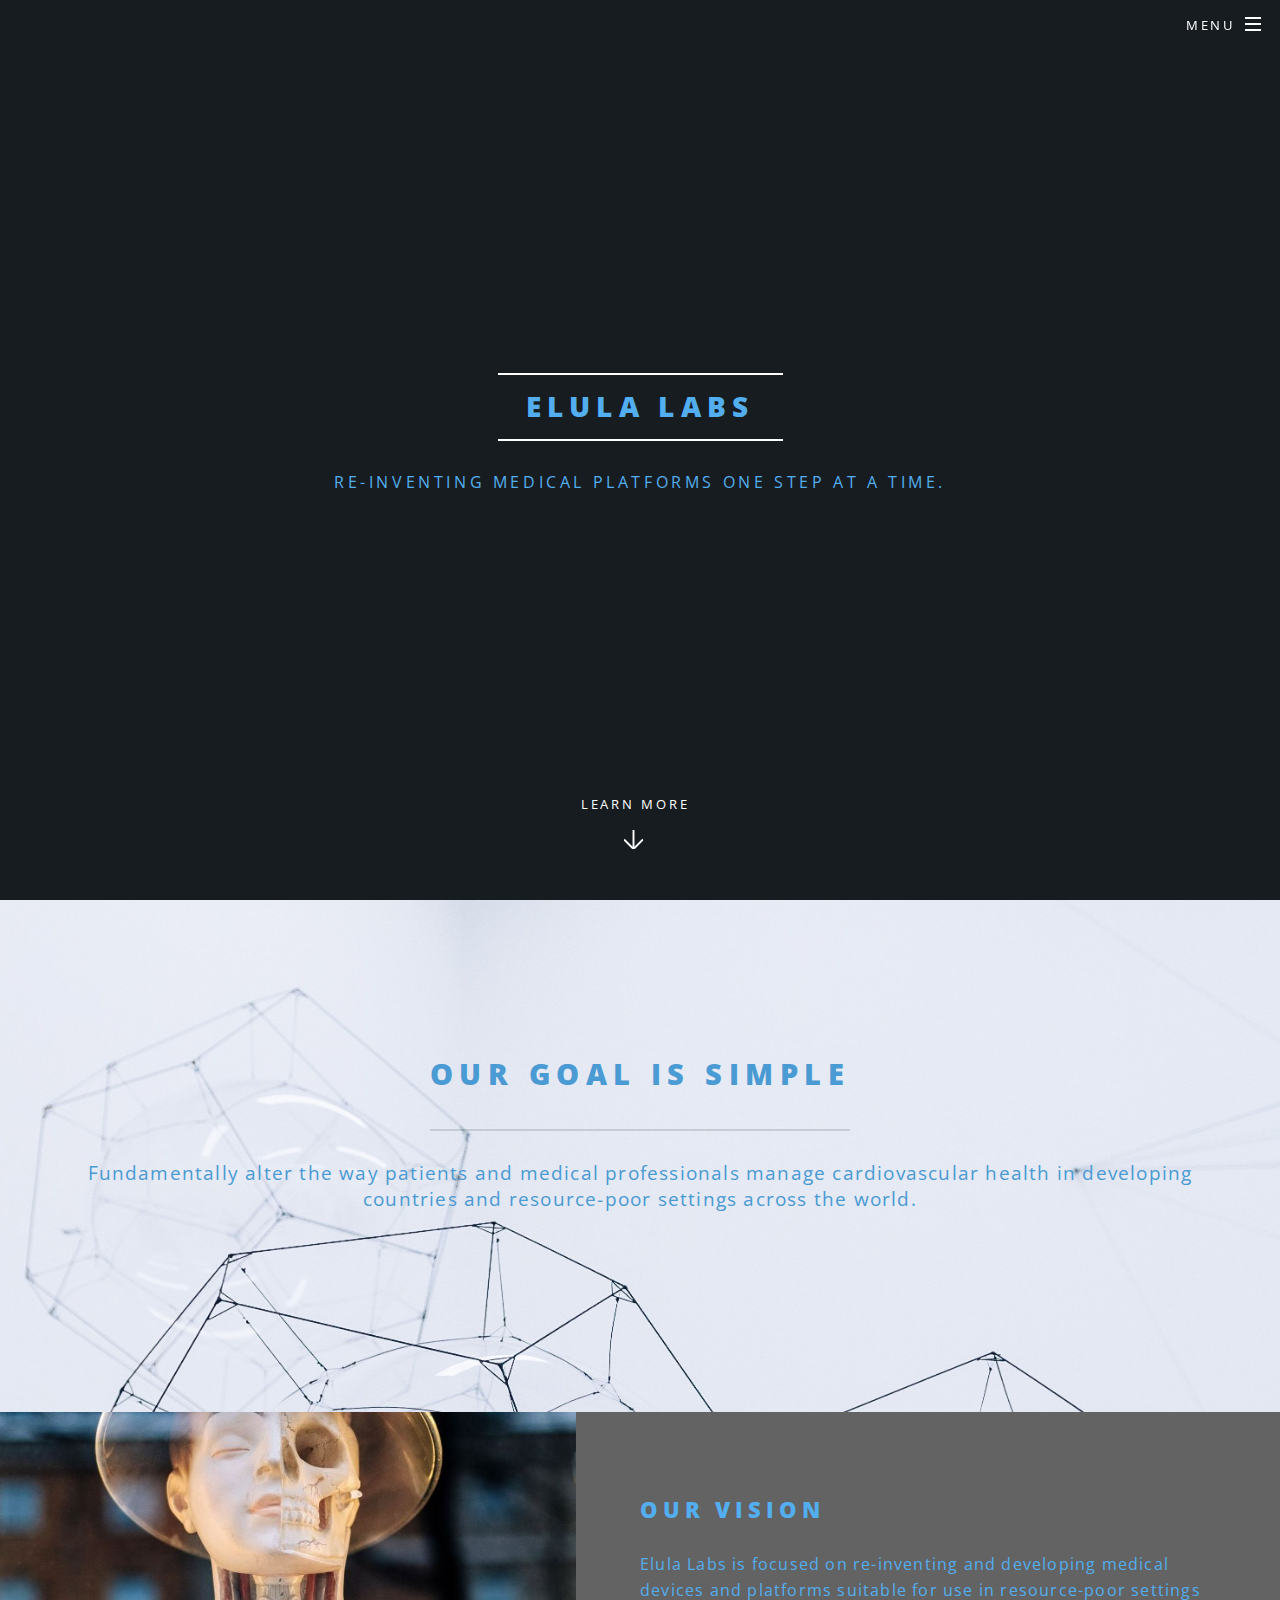
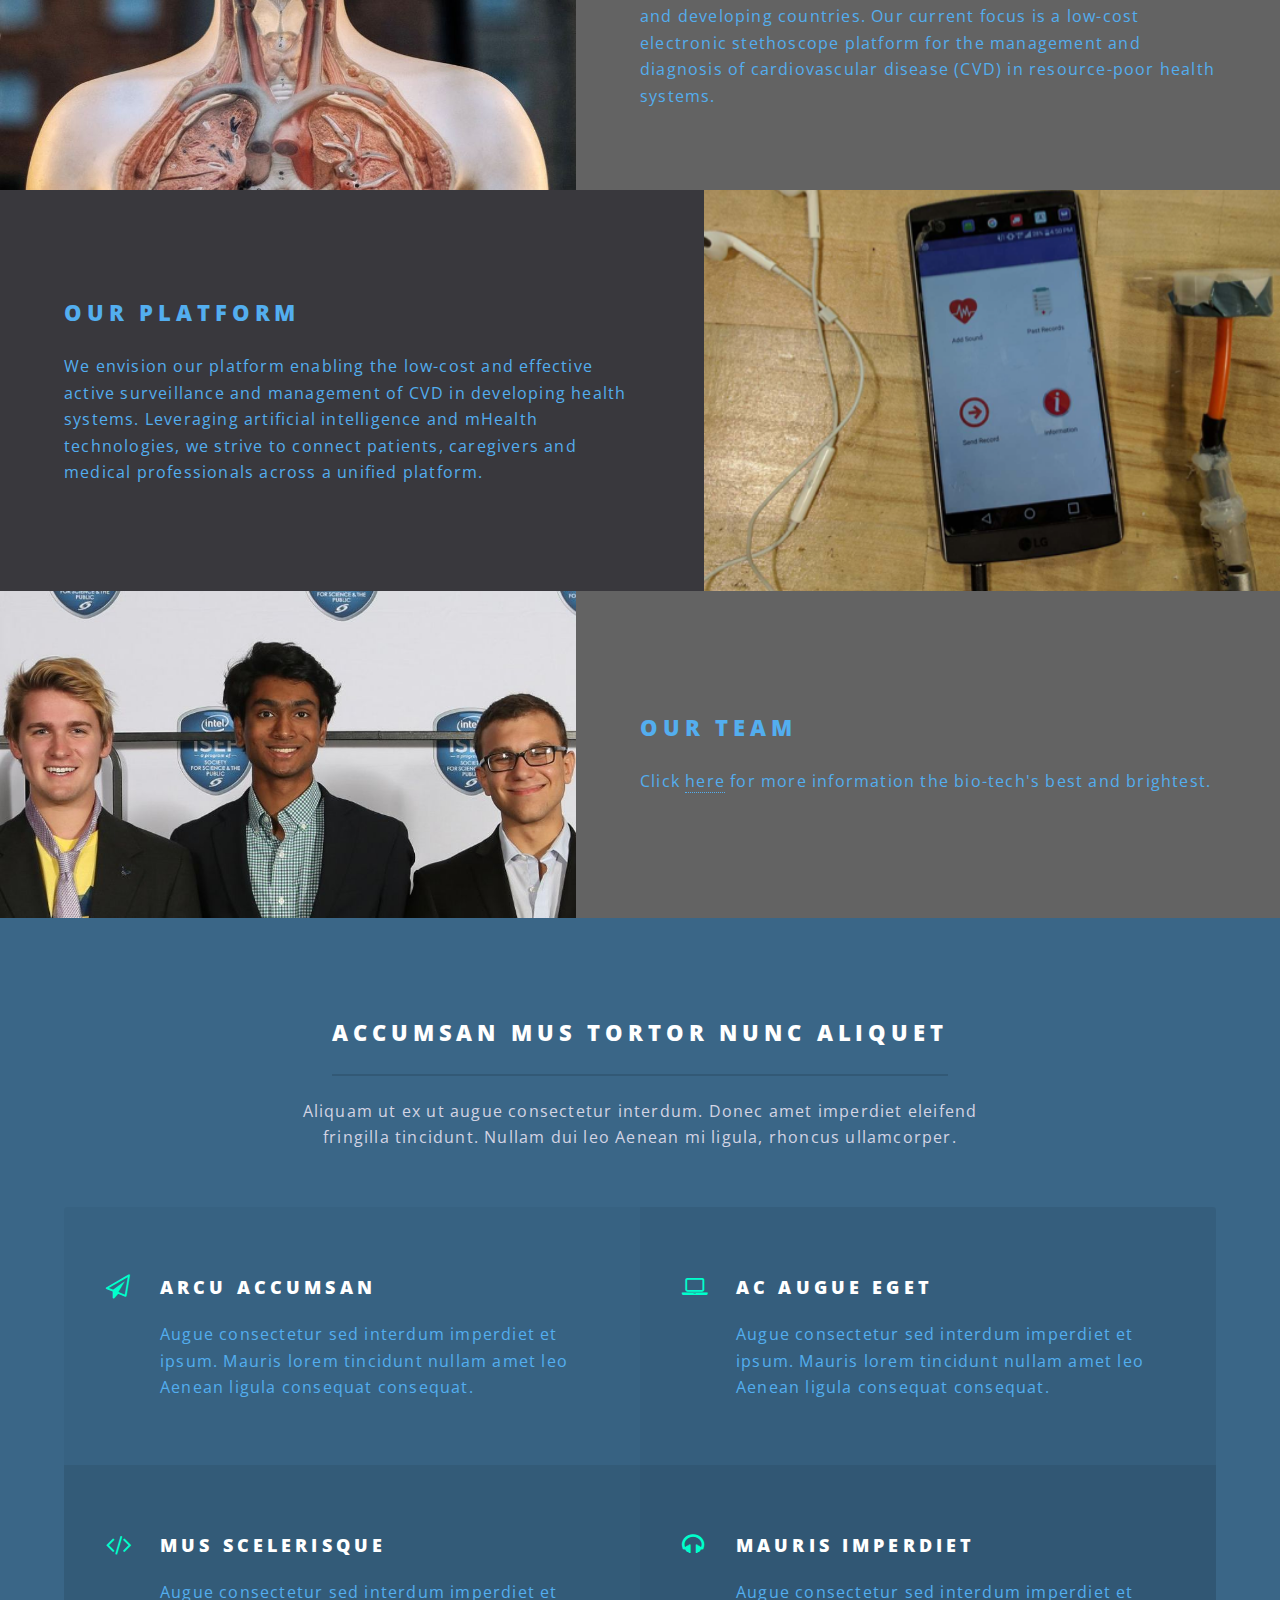
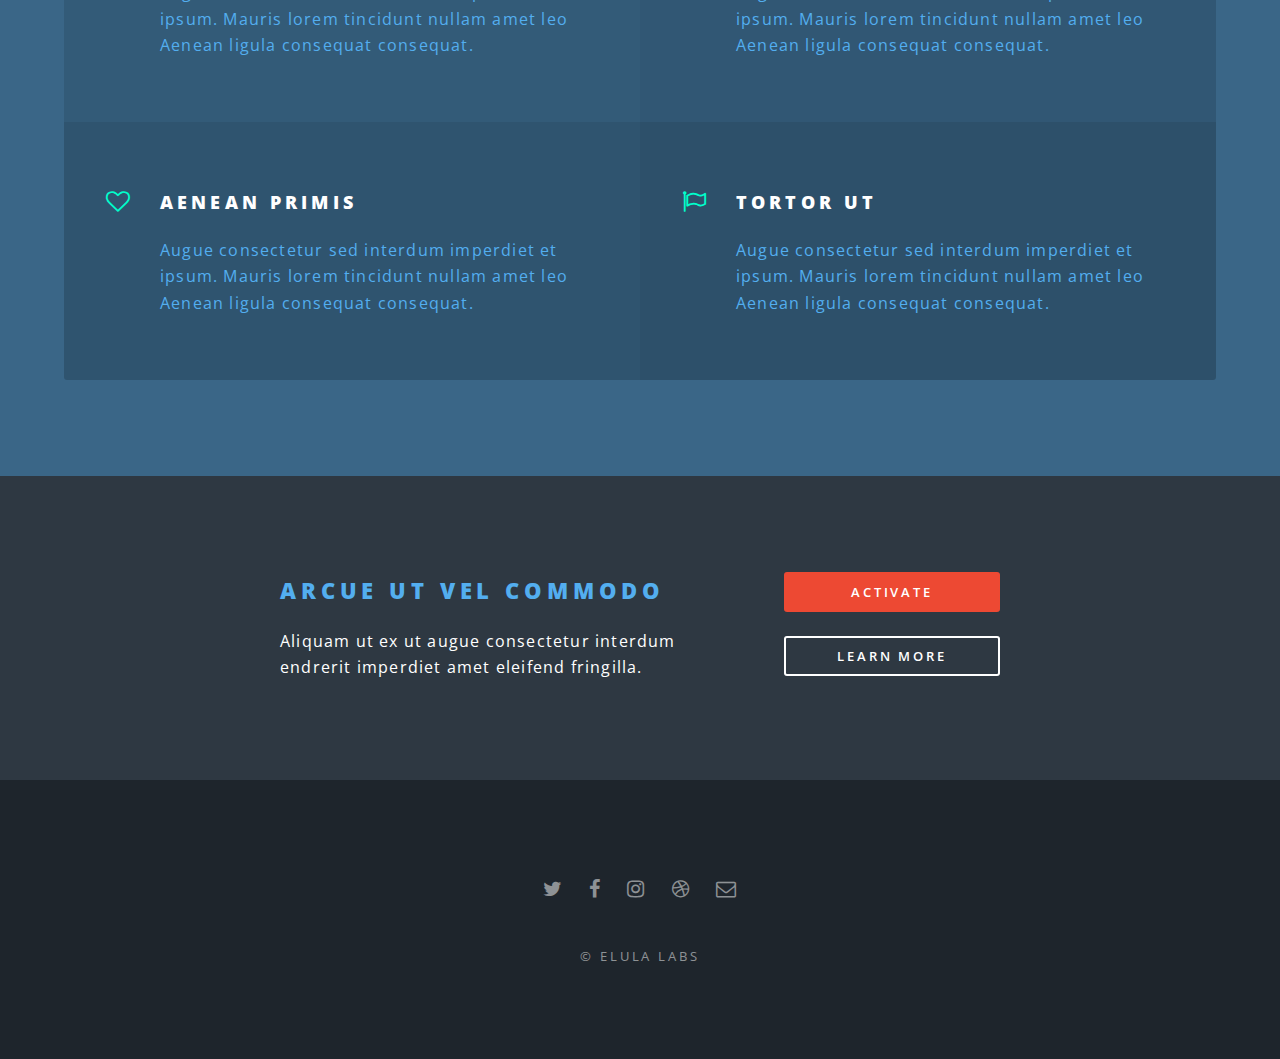
==== index.html @ f73b9580 "Fixed some wording" ====
<!DOCTYPE HTML>
<!--
	Spectral by HTML5 UP
	html5up.net | @ajlkn
	Free for personal and commercial use under the CCA 3.0 license (html5up.net/license)
-->
<html>
	<head>
		<title>Elula Labs</title>
		<meta charset="utf-8" />
		<meta name="viewport" content="width=device-width, initial-scale=1" />
		<!--[if lte IE 8]><script src="assets/js/ie/html5shiv.js"></script><![endif]-->
		<link rel="stylesheet" href="assets/css/main.css" />
		<!--[if lte IE 8]><link rel="stylesheet" href="assets/css/ie8.css" /><![endif]-->
		<!--[if lte IE 9]><link rel="stylesheet" href="assets/css/ie9.css" /><![endif]-->
	</head>
	<body class="landing">

		<!-- Page Wrapper -->
			<div id="page-wrapper">

				<!-- Header -->
					<header id="header" class="alt">
						<h1><a href="index.html">Elula Labs</a></h1>
						<nav id="nav">
							<ul>
								<li class="special">
									<a href="#menu" class="menuToggle"><span>Menu</span></a>
									<div id="menu">
										<ul>
											<li><a href="index.html">Home</a></li>
											<li><a href="generic.html">Generic</a></li>
											<li><a href="elements.html">Elements</a></li>
											<li><a href="#">Sign Up</a></li>
											<li><a href="#">Log In</a></li>
										</ul>
									</div>
								</li>
							</ul>
						</nav>
					</header>

				<!-- Banner -->
					<section id="banner">
						<div class="inner">
							<h2>Elula Labs</h2>
							<p>Re-inventing medical platforms one step at a time.<br />
							</p>
							<!-- <ul class="actions">
								<li><a href="#" class="button special">Activate</a></li>
							</ul> -->
						</div>
						<a href="#one" class="more scrolly">Learn More</a>
					</section>

				<!-- One -->

					<section id="one" class="wrapper style1 special">
						<div class="inner">
							<header class="major">
								<br/ > <br />
								<h2>Our Goal is simple<br />
								</h2>
								<p>Fundamentally alter the way patients and medical professionals manage cardiovascular health in developing countries and resource-poor settings across the world.
									<br /><br /> <br/ ><br/></p>
							</header>
							<!--<ul class="icons major">
								<li><span class="icon fa-diamond major style1"><span class="label">Lorem</span></span></li>
								<li><span class="icon fa-heart-o major style2"><span class="label">Ipsum</span></span></li>
								<li><span class="icon fa-code major style3"><span class="label">Dolor</span></span></li>
							</ul>
						-->
						</div>
					</section>

				<!-- Two -->
					<section id="two" class="wrapper alt style2">
						<section class="spotlight">
							<div class="image"><img src="images/bodyimage.jpg" alt="" /></div><div class="content">
								<h2>Our Vision</h2>
								<p>Elula Labs is focused on re-inventing and developing medical devices and platforms suitable for use in
									 resource-poor settings and developing countries. Our current focus is a low-cost electronic stethoscope
									  platform for the management and diagnosis of cardiovascular disease (CVD) in resource-poor health systems.</p>
							</div>
						</section>
						<section class="spotlight">
							<div class="image"><img src="images/ourgoalpic.png" alt="" /></div><div class="content">
								<h2>Our Platform<br />
								</h2>
								<p>We envision our platform enabling the low-cost and effective active surveillance and management of CVD
									in developing health systems. Leveraging artificial intelligence and mHealth technologies, we strive to
									connect patients, caregivers and medical professionals across a unified platform.</p>
							</div>
						</section>
						<section class="spotlight">
							<div class="image"><img src="images/team.jpeg" alt="" /></div><div class="content">

								<h2>
									<br/>
									<br/>Our Team<br /></h2>
								<p>Click <a href="http://elulalabs.com">here</a> for more information the bio-tech's best and brightest.
									<br/>
									<br/>
									<br/>
									<br/></p>

							</div>
						</section>
					</section>

				<!-- Three -->
					<section id="three" class="wrapper style3 special">
						<div class="inner">
							<header class="major">
								<h2>Accumsan mus tortor nunc aliquet</h2>
								<p>Aliquam ut ex ut augue consectetur interdum. Donec amet imperdiet eleifend<br />
								fringilla tincidunt. Nullam dui leo Aenean mi ligula, rhoncus ullamcorper.</p>
							</header>
							<ul class="features">
								<li class="icon fa-paper-plane-o">
									<h3>Arcu accumsan</h3>
									<p>Augue consectetur sed interdum imperdiet et ipsum. Mauris lorem tincidunt nullam amet leo Aenean ligula consequat consequat.</p>
								</li>
								<li class="icon fa-laptop">
									<h3>Ac Augue Eget</h3>
									<p>Augue consectetur sed interdum imperdiet et ipsum. Mauris lorem tincidunt nullam amet leo Aenean ligula consequat consequat.</p>
								</li>
								<li class="icon fa-code">
									<h3>Mus Scelerisque</h3>
									<p>Augue consectetur sed interdum imperdiet et ipsum. Mauris lorem tincidunt nullam amet leo Aenean ligula consequat consequat.</p>
								</li>
								<li class="icon fa-headphones">
									<h3>Mauris Imperdiet</h3>
									<p>Augue consectetur sed interdum imperdiet et ipsum. Mauris lorem tincidunt nullam amet leo Aenean ligula consequat consequat.</p>
								</li>
								<li class="icon fa-heart-o">
									<h3>Aenean Primis</h3>
									<p>Augue consectetur sed interdum imperdiet et ipsum. Mauris lorem tincidunt nullam amet leo Aenean ligula consequat consequat.</p>
								</li>
								<li class="icon fa-flag-o">
									<h3>Tortor Ut</h3>
									<p>Augue consectetur sed interdum imperdiet et ipsum. Mauris lorem tincidunt nullam amet leo Aenean ligula consequat consequat.</p>
								</li>
							</ul>
						</div>
					</section>

				<!-- CTA -->
					<section id="cta" class="wrapper style4">
						<div class="inner">
							<header>
								<h2>Arcue ut vel commodo</h2>
								<p>Aliquam ut ex ut augue consectetur interdum endrerit imperdiet amet eleifend fringilla.</p>
							</header>
							<ul class="actions vertical">
								<li><a href="#" class="button fit special">Activate</a></li>
								<li><a href="#" class="button fit">Learn More</a></li>
							</ul>
						</div>
					</section>

				<!-- Footer -->
					<footer id="footer">
						<ul class="icons">
							<li><a href="http://twitter.com/elulalabs" class="icon fa-twitter"><span class="label">Twitter</span></a></li>
							<li><a href="#" class="icon fa-facebook"><span class="label">Facebook</span></a></li>
							<li><a href="#" class="icon fa-instagram"><span class="label">Instagram</span></a></li>
							<li><a href="#" class="icon fa-dribbble"><span class="label">Dribbble</span></a></li>
							<li><a href="#" class="icon fa-envelope-o"><span class="label">Email</span></a></li>
						</ul>
						<ul class="copyright">
							<li>&copy; Elula Labs</li>
						</ul>
					</footer>

			</div>

		<!-- Scripts -->
			<script src="assets/js/jquery.min.js"></script>
			<script src="assets/js/jquery.scrollex.min.js"></script>
			<script src="assets/js/jquery.scrolly.min.js"></script>
			<script src="assets/js/skel.min.js"></script>
			<script src="assets/js/util.js"></script>
			<!--[if lte IE 8]><script src="assets/js/ie/respond.min.js"></script><![endif]-->
			<script src="assets/js/main.js"></script>

	</body>
</html>
---- assets/css/main.css ----
@import url(font-awesome.min.css);
@import url("https://fonts.googleapis.com/css?family=Open+Sans:400,400italic,600,600italic,800,800italic");

/*
	Spectral by HTML5 UP
	html5up.net | @ajlkn
	Free for personal and commercial use under the CCA 3.0 license (html5up.net/license)
*/

/* Reset */

	html, body, div, span, applet, object, iframe, h1, h2, h3, h4, h5, h6, p, blockquote, pre, a, abbr, acronym, address, big, cite, code, del, dfn, em, img, ins, kbd, q, s, samp, small, strike, strong, sub, sup, tt, var, b, u, i, center, dl, dt, dd, ol, ul, li, fieldset, form, label, legend, table, caption, tbody, tfoot, thead, tr, th, td, article, aside, canvas, details, embed, figure, figcaption, footer, header, hgroup, menu, nav, output, ruby, section, summary, time, mark, audio, video {
		margin: 0;
		padding: 0;
		border: 0;
		font-size: 100%;
		font: inherit;
		vertical-align: baseline;
	}

	article, aside, details, figcaption, figure, footer, header, hgroup, menu, nav, section {
		display: block;
	}

	body {
		line-height: 1;
	}

	ol, ul {
		list-style: none;
	}

	blockquote, q {
		quotes: none;
	}

	blockquote:before, blockquote:after, q:before, q:after {
		content: '';
		content: none;
	}

	table {
		border-collapse: collapse;
		border-spacing: 0;
	}

	body {
		-webkit-text-size-adjust: none;
	}

/* Box Model */

	*, *:before, *:after {
		-moz-box-sizing: border-box;
		-webkit-box-sizing: border-box;
		box-sizing: border-box;
	}

/* Grid */

	.row {
		border-bottom: solid 1px transparent;
		-moz-box-sizing: border-box;
		-webkit-box-sizing: border-box;
		box-sizing: border-box;
	}

	.row > * {
		float: left;
		-moz-box-sizing: border-box;
		-webkit-box-sizing: border-box;
		box-sizing: border-box;
	}

	.row:after, .row:before {
		content: '';
		display: block;
		clear: both;
		height: 0;
	}

	.row.uniform > * > :first-child {
		margin-top: 0;
	}

	.row.uniform > * > :last-child {
		margin-bottom: 0;
	}

	.row.\30 \25 > * {
		padding: 0 0 0 0em;
	}

	.row.\30 \25 {
		margin: 0 0 -1px 0em;
	}

	.row.uniform.\30 \25 > * {
		padding: 0em 0 0 0em;
	}

	.row.uniform.\30 \25 {
		margin: 0em 0 -1px 0em;
	}

	.row > * {
		padding: 0 0 0 1.5em;
	}

	.row {
		margin: 0 0 -1px -1.5em;
	}

	.row.uniform > * {
		padding: 1.5em 0 0 1.5em;
	}

	.row.uniform {
		margin: -1.5em 0 -1px -1.5em;
	}

	.row.\32 00\25 > * {
		padding: 0 0 0 3em;
	}

	.row.\32 00\25 {
		margin: 0 0 -1px -3em;
	}

	.row.uniform.\32 00\25 > * {
		padding: 3em 0 0 3em;
	}

	.row.uniform.\32 00\25 {
		margin: -3em 0 -1px -3em;
	}

	.row.\31 50\25 > * {
		padding: 0 0 0 2.25em;
	}

	.row.\31 50\25 {
		margin: 0 0 -1px -2.25em;
	}

	.row.uniform.\31 50\25 > * {
		padding: 2.25em 0 0 2.25em;
	}

	.row.uniform.\31 50\25 {
		margin: -2.25em 0 -1px -2.25em;
	}

	.row.\35 0\25 > * {
		padding: 0 0 0 0.75em;
	}

	.row.\35 0\25 {
		margin: 0 0 -1px -0.75em;
	}

	.row.uniform.\35 0\25 > * {
		padding: 0.75em 0 0 0.75em;
	}

	.row.uniform.\35 0\25 {
		margin: -0.75em 0 -1px -0.75em;
	}

	.row.\32 5\25 > * {
		padding: 0 0 0 0.375em;
	}

	.row.\32 5\25 {
		margin: 0 0 -1px -0.375em;
	}

	.row.uniform.\32 5\25 > * {
		padding: 0.375em 0 0 0.375em;
	}

	.row.uniform.\32 5\25 {
		margin: -0.375em 0 -1px -0.375em;
	}

	.\31 2u, .\31 2u\24 {
		width: 100%;
		clear: none;
		margin-left: 0;
	}

	.\31 1u, .\31 1u\24 {
		width: 91.6666666667%;
		clear: none;
		margin-left: 0;
	}

	.\31 0u, .\31 0u\24 {
		width: 83.3333333333%;
		clear: none;
		margin-left: 0;
	}

	.\39 u, .\39 u\24 {
		width: 75%;
		clear: none;
		margin-left: 0;
	}

	.\38 u, .\38 u\24 {
		width: 66.6666666667%;
		clear: none;
		margin-left: 0;
	}

	.\37 u, .\37 u\24 {
		width: 58.3333333333%;
		clear: none;
		margin-left: 0;
	}

	.\36 u, .\36 u\24 {
		width: 50%;
		clear: none;
		margin-left: 0;
	}

	.\35 u, .\35 u\24 {
		width: 41.6666666667%;
		clear: none;
		margin-left: 0;
	}

	.\34 u, .\34 u\24 {
		width: 33.3333333333%;
		clear: none;
		margin-left: 0;
	}

	.\33 u, .\33 u\24 {
		width: 25%;
		clear: none;
		margin-left: 0;
	}

	.\32 u, .\32 u\24 {
		width: 16.6666666667%;
		clear: none;
		margin-left: 0;
	}

	.\31 u, .\31 u\24 {
		width: 8.3333333333%;
		clear: none;
		margin-left: 0;
	}

	.\31 2u\24 + *,
	.\31 1u\24 + *,
	.\31 0u\24 + *,
	.\39 u\24 + *,
	.\38 u\24 + *,
	.\37 u\24 + *,
	.\36 u\24 + *,
	.\35 u\24 + *,
	.\34 u\24 + *,
	.\33 u\24 + *,
	.\32 u\24 + *,
	.\31 u\24 + * {
		clear: left;
	}

	.\-11u {
		margin-left: 91.66667%;
	}

	.\-10u {
		margin-left: 83.33333%;
	}

	.\-9u {
		margin-left: 75%;
	}

	.\-8u {
		margin-left: 66.66667%;
	}

	.\-7u {
		margin-left: 58.33333%;
	}

	.\-6u {
		margin-left: 50%;
	}

	.\-5u {
		margin-left: 41.66667%;
	}

	.\-4u {
		margin-left: 33.33333%;
	}

	.\-3u {
		margin-left: 25%;
	}

	.\-2u {
		margin-left: 16.66667%;
	}

	.\-1u {
		margin-left: 8.33333%;
	}

	@media screen and (max-width: 1680px) {

		.row > * {
			padding: 0 0 0 1.5em;
		}

		.row {
			margin: 0 0 -1px -1.5em;
		}

		.row.uniform > * {
			padding: 1.5em 0 0 1.5em;
		}

		.row.uniform {
			margin: -1.5em 0 -1px -1.5em;
		}

		.row.\32 00\25 > * {
			padding: 0 0 0 3em;
		}

		.row.\32 00\25 {
			margin: 0 0 -1px -3em;
		}

		.row.uniform.\32 00\25 > * {
			padding: 3em 0 0 3em;
		}

		.row.uniform.\32 00\25 {
			margin: -3em 0 -1px -3em;
		}

		.row.\31 50\25 > * {
			padding: 0 0 0 2.25em;
		}

		.row.\31 50\25 {
			margin: 0 0 -1px -2.25em;
		}

		.row.uniform.\31 50\25 > * {
			padding: 2.25em 0 0 2.25em;
		}

		.row.uniform.\31 50\25 {
			margin: -2.25em 0 -1px -2.25em;
		}

		.row.\35 0\25 > * {
			padding: 0 0 0 0.75em;
		}

		.row.\35 0\25 {
			margin: 0 0 -1px -0.75em;
		}

		.row.uniform.\35 0\25 > * {
			padding: 0.75em 0 0 0.75em;
		}

		.row.uniform.\35 0\25 {
			margin: -0.75em 0 -1px -0.75em;
		}

		.row.\32 5\25 > * {
			padding: 0 0 0 0.375em;
		}

		.row.\32 5\25 {
			margin: 0 0 -1px -0.375em;
		}

		.row.uniform.\32 5\25 > * {
			padding: 0.375em 0 0 0.375em;
		}

		.row.uniform.\32 5\25 {
			margin: -0.375em 0 -1px -0.375em;
		}

		.\31 2u\28xlarge\29, .\31 2u\24\28xlarge\29 {
			width: 100%;
			clear: none;
			margin-left: 0;
		}

		.\31 1u\28xlarge\29, .\31 1u\24\28xlarge\29 {
			width: 91.6666666667%;
			clear: none;
			margin-left: 0;
		}

		.\31 0u\28xlarge\29, .\31 0u\24\28xlarge\29 {
			width: 83.3333333333%;
			clear: none;
			margin-left: 0;
		}

		.\39 u\28xlarge\29, .\39 u\24\28xlarge\29 {
			width: 75%;
			clear: none;
			margin-left: 0;
		}

		.\38 u\28xlarge\29, .\38 u\24\28xlarge\29 {
			width: 66.6666666667%;
			clear: none;
			margin-left: 0;
		}

		.\37 u\28xlarge\29, .\37 u\24\28xlarge\29 {
			width: 58.3333333333%;
			clear: none;
			margin-left: 0;
		}

		.\36 u\28xlarge\29, .\36 u\24\28xlarge\29 {
			width: 50%;
			clear: none;
			margin-left: 0;
		}

		.\35 u\28xlarge\29, .\35 u\24\28xlarge\29 {
			width: 41.6666666667%;
			clear: none;
			margin-left: 0;
		}

		.\34 u\28xlarge\29, .\34 u\24\28xlarge\29 {
			width: 33.3333333333%;
			clear: none;
			margin-left: 0;
		}

		.\33 u\28xlarge\29, .\33 u\24\28xlarge\29 {
			width: 25%;
			clear: none;
			margin-left: 0;
		}

		.\32 u\28xlarge\29, .\32 u\24\28xlarge\29 {
			width: 16.6666666667%;
			clear: none;
			margin-left: 0;
		}

		.\31 u\28xlarge\29, .\31 u\24\28xlarge\29 {
			width: 8.3333333333%;
			clear: none;
			margin-left: 0;
		}

		.\31 2u\24\28xlarge\29 + *,
		.\31 1u\24\28xlarge\29 + *,
		.\31 0u\24\28xlarge\29 + *,
		.\39 u\24\28xlarge\29 + *,
		.\38 u\24\28xlarge\29 + *,
		.\37 u\24\28xlarge\29 + *,
		.\36 u\24\28xlarge\29 + *,
		.\35 u\24\28xlarge\29 + *,
		.\34 u\24\28xlarge\29 + *,
		.\33 u\24\28xlarge\29 + *,
		.\32 u\24\28xlarge\29 + *,
		.\31 u\24\28xlarge\29 + * {
			clear: left;
		}

		.\-11u\28xlarge\29 {
			margin-left: 91.66667%;
		}

		.\-10u\28xlarge\29 {
			margin-left: 83.33333%;
		}

		.\-9u\28xlarge\29 {
			margin-left: 75%;
		}

		.\-8u\28xlarge\29 {
			margin-left: 66.66667%;
		}

		.\-7u\28xlarge\29 {
			margin-left: 58.33333%;
		}

		.\-6u\28xlarge\29 {
			margin-left: 50%;
		}

		.\-5u\28xlarge\29 {
			margin-left: 41.66667%;
		}

		.\-4u\28xlarge\29 {
			margin-left: 33.33333%;
		}

		.\-3u\28xlarge\29 {
			margin-left: 25%;
		}

		.\-2u\28xlarge\29 {
			margin-left: 16.66667%;
		}

		.\-1u\28xlarge\29 {
			margin-left: 8.33333%;
		}

	}

	@media screen and (max-width: 1280px) {

		.row > * {
			padding: 0 0 0 1.5em;
		}

		.row {
			margin: 0 0 -1px -1.5em;
		}

		.row.uniform > * {
			padding: 1.5em 0 0 1.5em;
		}

		.row.uniform {
			margin: -1.5em 0 -1px -1.5em;
		}

		.row.\32 00\25 > * {
			padding: 0 0 0 3em;
		}

		.row.\32 00\25 {
			margin: 0 0 -1px -3em;
		}

		.row.uniform.\32 00\25 > * {
			padding: 3em 0 0 3em;
		}

		.row.uniform.\32 00\25 {
			margin: -3em 0 -1px -3em;
		}

		.row.\31 50\25 > * {
			padding: 0 0 0 2.25em;
		}

		.row.\31 50\25 {
			margin: 0 0 -1px -2.25em;
		}

		.row.uniform.\31 50\25 > * {
			padding: 2.25em 0 0 2.25em;
		}

		.row.uniform.\31 50\25 {
			margin: -2.25em 0 -1px -2.25em;
		}

		.row.\35 0\25 > * {
			padding: 0 0 0 0.75em;
		}

		.row.\35 0\25 {
			margin: 0 0 -1px -0.75em;
		}

		.row.uniform.\35 0\25 > * {
			padding: 0.75em 0 0 0.75em;
		}

		.row.uniform.\35 0\25 {
			margin: -0.75em 0 -1px -0.75em;
		}

		.row.\32 5\25 > * {
			padding: 0 0 0 0.375em;
		}

		.row.\32 5\25 {
			margin: 0 0 -1px -0.375em;
		}

		.row.uniform.\32 5\25 > * {
			padding: 0.375em 0 0 0.375em;
		}

		.row.uniform.\32 5\25 {
			margin: -0.375em 0 -1px -0.375em;
		}

		.\31 2u\28large\29, .\31 2u\24\28large\29 {
			width: 100%;
			clear: none;
			margin-left: 0;
		}

		.\31 1u\28large\29, .\31 1u\24\28large\29 {
			width: 91.6666666667%;
			clear: none;
			margin-left: 0;
		}

		.\31 0u\28large\29, .\31 0u\24\28large\29 {
			width: 83.3333333333%;
			clear: none;
			margin-left: 0;
		}

		.\39 u\28large\29, .\39 u\24\28large\29 {
			width: 75%;
			clear: none;
			margin-left: 0;
		}

		.\38 u\28large\29, .\38 u\24\28large\29 {
			width: 66.6666666667%;
			clear: none;
			margin-left: 0;
		}

		.\37 u\28large\29, .\37 u\24\28large\29 {
			width: 58.3333333333%;
			clear: none;
			margin-left: 0;
		}

		.\36 u\28large\29, .\36 u\24\28large\29 {
			width: 50%;
			clear: none;
			margin-left: 0;
		}

		.\35 u\28large\29, .\35 u\24\28large\29 {
			width: 41.6666666667%;
			clear: none;
			margin-left: 0;
		}

		.\34 u\28large\29, .\34 u\24\28large\29 {
			width: 33.3333333333%;
			clear: none;
			margin-left: 0;
		}

		.\33 u\28large\29, .\33 u\24\28large\29 {
			width: 25%;
			clear: none;
			margin-left: 0;
		}

		.\32 u\28large\29, .\32 u\24\28large\29 {
			width: 16.6666666667%;
			clear: none;
			margin-left: 0;
		}

		.\31 u\28large\29, .\31 u\24\28large\29 {
			width: 8.3333333333%;
			clear: none;
			margin-left: 0;
		}

		.\31 2u\24\28large\29 + *,
		.\31 1u\24\28large\29 + *,
		.\31 0u\24\28large\29 + *,
		.\39 u\24\28large\29 + *,
		.\38 u\24\28large\29 + *,
		.\37 u\24\28large\29 + *,
		.\36 u\24\28large\29 + *,
		.\35 u\24\28large\29 + *,
		.\34 u\24\28large\29 + *,
		.\33 u\24\28large\29 + *,
		.\32 u\24\28large\29 + *,
		.\31 u\24\28large\29 + * {
			clear: left;
		}

		.\-11u\28large\29 {
			margin-left: 91.66667%;
		}

		.\-10u\28large\29 {
			margin-left: 83.33333%;
		}

		.\-9u\28large\29 {
			margin-left: 75%;
		}

		.\-8u\28large\29 {
			margin-left: 66.66667%;
		}

		.\-7u\28large\29 {
			margin-left: 58.33333%;
		}

		.\-6u\28large\29 {
			margin-left: 50%;
		}

		.\-5u\28large\29 {
			margin-left: 41.66667%;
		}

		.\-4u\28large\29 {
			margin-left: 33.33333%;
		}

		.\-3u\28large\29 {
			margin-left: 25%;
		}

		.\-2u\28large\29 {
			margin-left: 16.66667%;
		}

		.\-1u\28large\29 {
			margin-left: 8.33333%;
		}

	}

	@media screen and (max-width: 980px) {

		.row > * {
			padding: 0 0 0 1.5em;
		}

		.row {
			margin: 0 0 -1px -1.5em;
		}

		.row.uniform > * {
			padding: 1.5em 0 0 1.5em;
		}

		.row.uniform {
			margin: -1.5em 0 -1px -1.5em;
		}

		.row.\32 00\25 > * {
			padding: 0 0 0 3em;
		}

		.row.\32 00\25 {
			margin: 0 0 -1px -3em;
		}

		.row.uniform.\32 00\25 > * {
			padding: 3em 0 0 3em;
		}

		.row.uniform.\32 00\25 {
			margin: -3em 0 -1px -3em;
		}

		.row.\31 50\25 > * {
			padding: 0 0 0 2.25em;
		}

		.row.\31 50\25 {
			margin: 0 0 -1px -2.25em;
		}

		.row.uniform.\31 50\25 > * {
			padding: 2.25em 0 0 2.25em;
		}

		.row.uniform.\31 50\25 {
			margin: -2.25em 0 -1px -2.25em;
		}

		.row.\35 0\25 > * {
			padding: 0 0 0 0.75em;
		}

		.row.\35 0\25 {
			margin: 0 0 -1px -0.75em;
		}

		.row.uniform.\35 0\25 > * {
			padding: 0.75em 0 0 0.75em;
		}

		.row.uniform.\35 0\25 {
			margin: -0.75em 0 -1px -0.75em;
		}

		.row.\32 5\25 > * {
			padding: 0 0 0 0.375em;
		}

		.row.\32 5\25 {
			margin: 0 0 -1px -0.375em;
		}

		.row.uniform.\32 5\25 > * {
			padding: 0.375em 0 0 0.375em;
		}

		.row.uniform.\32 5\25 {
			margin: -0.375em 0 -1px -0.375em;
		}

		.\31 2u\28medium\29, .\31 2u\24\28medium\29 {
			width: 100%;
			clear: none;
			margin-left: 0;
		}

		.\31 1u\28medium\29, .\31 1u\24\28medium\29 {
			width: 91.6666666667%;
			clear: none;
			margin-left: 0;
		}

		.\31 0u\28medium\29, .\31 0u\24\28medium\29 {
			width: 83.3333333333%;
			clear: none;
			margin-left: 0;
		}

		.\39 u\28medium\29, .\39 u\24\28medium\29 {
			width: 75%;
			clear: none;
			margin-left: 0;
		}

		.\38 u\28medium\29, .\38 u\24\28medium\29 {
			width: 66.6666666667%;
			clear: none;
			margin-left: 0;
		}

		.\37 u\28medium\29, .\37 u\24\28medium\29 {
			width: 58.3333333333%;
			clear: none;
			margin-left: 0;
		}

		.\36 u\28medium\29, .\36 u\24\28medium\29 {
			width: 50%;
			clear: none;
			margin-left: 0;
		}

		.\35 u\28medium\29, .\35 u\24\28medium\29 {
			width: 41.6666666667%;
			clear: none;
			margin-left: 0;
		}

		.\34 u\28medium\29, .\34 u\24\28medium\29 {
			width: 33.3333333333%;
			clear: none;
			margin-left: 0;
		}

		.\33 u\28medium\29, .\33 u\24\28medium\29 {
			width: 25%;
			clear: none;
			margin-left: 0;
		}

		.\32 u\28medium\29, .\32 u\24\28medium\29 {
			width: 16.6666666667%;
			clear: none;
			margin-left: 0;
		}

		.\31 u\28medium\29, .\31 u\24\28medium\29 {
			width: 8.3333333333%;
			clear: none;
			margin-left: 0;
		}

		.\31 2u\24\28medium\29 + *,
		.\31 1u\24\28medium\29 + *,
		.\31 0u\24\28medium\29 + *,
		.\39 u\24\28medium\29 + *,
		.\38 u\24\28medium\29 + *,
		.\37 u\24\28medium\29 + *,
		.\36 u\24\28medium\29 + *,
		.\35 u\24\28medium\29 + *,
		.\34 u\24\28medium\29 + *,
		.\33 u\24\28medium\29 + *,
		.\32 u\24\28medium\29 + *,
		.\31 u\24\28medium\29 + * {
			clear: left;
		}

		.\-11u\28medium\29 {
			margin-left: 91.66667%;
		}

		.\-10u\28medium\29 {
			margin-left: 83.33333%;
		}

		.\-9u\28medium\29 {
			margin-left: 75%;
		}

		.\-8u\28medium\29 {
			margin-left: 66.66667%;
		}

		.\-7u\28medium\29 {
			margin-left: 58.33333%;
		}

		.\-6u\28medium\29 {
			margin-left: 50%;
		}

		.\-5u\28medium\29 {
			margin-left: 41.66667%;
		}

		.\-4u\28medium\29 {
			margin-left: 33.33333%;
		}

		.\-3u\28medium\29 {
			margin-left: 25%;
		}

		.\-2u\28medium\29 {
			margin-left: 16.66667%;
		}

		.\-1u\28medium\29 {
			margin-left: 8.33333%;
		}

	}

	@media screen and (max-width: 736px) {

		.row > * {
			padding: 0 0 0 1.5em;
		}

		.row {
			margin: 0 0 -1px -1.5em;
		}

		.row.uniform > * {
			padding: 1.5em 0 0 1.5em;
		}

		.row.uniform {
			margin: -1.5em 0 -1px -1.5em;
		}

		.row.\32 00\25 > * {
			padding: 0 0 0 3em;
		}

		.row.\32 00\25 {
			margin: 0 0 -1px -3em;
		}

		.row.uniform.\32 00\25 > * {
			padding: 3em 0 0 3em;
		}

		.row.uniform.\32 00\25 {
			margin: -3em 0 -1px -3em;
		}

		.row.\31 50\25 > * {
			padding: 0 0 0 2.25em;
		}

		.row.\31 50\25 {
			margin: 0 0 -1px -2.25em;
		}

		.row.uniform.\31 50\25 > * {
			padding: 2.25em 0 0 2.25em;
		}

		.row.uniform.\31 50\25 {
			margin: -2.25em 0 -1px -2.25em;
		}

		.row.\35 0\25 > * {
			padding: 0 0 0 0.75em;
		}

		.row.\35 0\25 {
			margin: 0 0 -1px -0.75em;
		}

		.row.uniform.\35 0\25 > * {
			padding: 0.75em 0 0 0.75em;
		}

		.row.uniform.\35 0\25 {
			margin: -0.75em 0 -1px -0.75em;
		}

		.row.\32 5\25 > * {
			padding: 0 0 0 0.375em;
		}

		.row.\32 5\25 {
			margin: 0 0 -1px -0.375em;
		}

		.row.uniform.\32 5\25 > * {
			padding: 0.375em 0 0 0.375em;
		}

		.row.uniform.\32 5\25 {
			margin: -0.375em 0 -1px -0.375em;
		}

		.\31 2u\28small\29, .\31 2u\24\28small\29 {
			width: 100%;
			clear: none;
			margin-left: 0;
		}

		.\31 1u\28small\29, .\31 1u\24\28small\29 {
			width: 91.6666666667%;
			clear: none;
			margin-left: 0;
		}

		.\31 0u\28small\29, .\31 0u\24\28small\29 {
			width: 83.3333333333%;
			clear: none;
			margin-left: 0;
		}

		.\39 u\28small\29, .\39 u\24\28small\29 {
			width: 75%;
			clear: none;
			margin-left: 0;
		}

		.\38 u\28small\29, .\38 u\24\28small\29 {
			width: 66.6666666667%;
			clear: none;
			margin-left: 0;
		}

		.\37 u\28small\29, .\37 u\24\28small\29 {
			width: 58.3333333333%;
			clear: none;
			margin-left: 0;
		}

		.\36 u\28small\29, .\36 u\24\28small\29 {
			width: 50%;
			clear: none;
			margin-left: 0;
		}

		.\35 u\28small\29, .\35 u\24\28small\29 {
			width: 41.6666666667%;
			clear: none;
			margin-left: 0;
		}

		.\34 u\28small\29, .\34 u\24\28small\29 {
			width: 33.3333333333%;
			clear: none;
			margin-left: 0;
		}

		.\33 u\28small\29, .\33 u\24\28small\29 {
			width: 25%;
			clear: none;
			margin-left: 0;
		}

		.\32 u\28small\29, .\32 u\24\28small\29 {
			width: 16.6666666667%;
			clear: none;
			margin-left: 0;
		}

		.\31 u\28small\29, .\31 u\24\28small\29 {
			width: 8.3333333333%;
			clear: none;
			margin-left: 0;
		}

		.\31 2u\24\28small\29 + *,
		.\31 1u\24\28small\29 + *,
		.\31 0u\24\28small\29 + *,
		.\39 u\24\28small\29 + *,
		.\38 u\24\28small\29 + *,
		.\37 u\24\28small\29 + *,
		.\36 u\24\28small\29 + *,
		.\35 u\24\28small\29 + *,
		.\34 u\24\28small\29 + *,
		.\33 u\24\28small\29 + *,
		.\32 u\24\28small\29 + *,
		.\31 u\24\28small\29 + * {
			clear: left;
		}

		.\-11u\28small\29 {
			margin-left: 91.66667%;
		}

		.\-10u\28small\29 {
			margin-left: 83.33333%;
		}

		.\-9u\28small\29 {
			margin-left: 75%;
		}

		.\-8u\28small\29 {
			margin-left: 66.66667%;
		}

		.\-7u\28small\29 {
			margin-left: 58.33333%;
		}

		.\-6u\28small\29 {
			margin-left: 50%;
		}

		.\-5u\28small\29 {
			margin-left: 41.66667%;
		}

		.\-4u\28small\29 {
			margin-left: 33.33333%;
		}

		.\-3u\28small\29 {
			margin-left: 25%;
		}

		.\-2u\28small\29 {
			margin-left: 16.66667%;
		}

		.\-1u\28small\29 {
			margin-left: 8.33333%;
		}

	}

	@media screen and (max-width: 480px) {

		.row > * {
			padding: 0 0 0 1.5em;
		}

		.row {
			margin: 0 0 -1px -1.5em;
		}

		.row.uniform > * {
			padding: 1.5em 0 0 1.5em;
		}

		.row.uniform {
			margin: -1.5em 0 -1px -1.5em;
		}

		.row.\32 00\25 > * {
			padding: 0 0 0 3em;
		}

		.row.\32 00\25 {
			margin: 0 0 -1px -3em;
		}

		.row.uniform.\32 00\25 > * {
			padding: 3em 0 0 3em;
		}

		.row.uniform.\32 00\25 {
			margin: -3em 0 -1px -3em;
		}

		.row.\31 50\25 > * {
			padding: 0 0 0 2.25em;
		}

		.row.\31 50\25 {
			margin: 0 0 -1px -2.25em;
		}

		.row.uniform.\31 50\25 > * {
			padding: 2.25em 0 0 2.25em;
		}

		.row.uniform.\31 50\25 {
			margin: -2.25em 0 -1px -2.25em;
		}

		.row.\35 0\25 > * {
			padding: 0 0 0 0.75em;
		}

		.row.\35 0\25 {
			margin: 0 0 -1px -0.75em;
		}

		.row.uniform.\35 0\25 > * {
			padding: 0.75em 0 0 0.75em;
		}

		.row.uniform.\35 0\25 {
			margin: -0.75em 0 -1px -0.75em;
		}

		.row.\32 5\25 > * {
			padding: 0 0 0 0.375em;
		}

		.row.\32 5\25 {
			margin: 0 0 -1px -0.375em;
		}

		.row.uniform.\32 5\25 > * {
			padding: 0.375em 0 0 0.375em;
		}

		.row.uniform.\32 5\25 {
			margin: -0.375em 0 -1px -0.375em;
		}

		.\31 2u\28xsmall\29, .\31 2u\24\28xsmall\29 {
			width: 100%;
			clear: none;
			margin-left: 0;
		}

		.\31 1u\28xsmall\29, .\31 1u\24\28xsmall\29 {
			width: 91.6666666667%;
			clear: none;
			margin-left: 0;
		}

		.\31 0u\28xsmall\29, .\31 0u\24\28xsmall\29 {
			width: 83.3333333333%;
			clear: none;
			margin-left: 0;
		}

		.\39 u\28xsmall\29, .\39 u\24\28xsmall\29 {
			width: 75%;
			clear: none;
			margin-left: 0;
		}

		.\38 u\28xsmall\29, .\38 u\24\28xsmall\29 {
			width: 66.6666666667%;
			clear: none;
			margin-left: 0;
		}

		.\37 u\28xsmall\29, .\37 u\24\28xsmall\29 {
			width: 58.3333333333%;
			clear: none;
			margin-left: 0;
		}

		.\36 u\28xsmall\29, .\36 u\24\28xsmall\29 {
			width: 50%;
			clear: none;
			margin-left: 0;
		}

		.\35 u\28xsmall\29, .\35 u\24\28xsmall\29 {
			width: 41.6666666667%;
			clear: none;
			margin-left: 0;
		}

		.\34 u\28xsmall\29, .\34 u\24\28xsmall\29 {
			width: 33.3333333333%;
			clear: none;
			margin-left: 0;
		}

		.\33 u\28xsmall\29, .\33 u\24\28xsmall\29 {
			width: 25%;
			clear: none;
			margin-left: 0;
		}

		.\32 u\28xsmall\29, .\32 u\24\28xsmall\29 {
			width: 16.6666666667%;
			clear: none;
			margin-left: 0;
		}

		.\31 u\28xsmall\29, .\31 u\24\28xsmall\29 {
			width: 8.3333333333%;
			clear: none;
			margin-left: 0;
		}

		.\31 2u\24\28xsmall\29 + *,
		.\31 1u\24\28xsmall\29 + *,
		.\31 0u\24\28xsmall\29 + *,
		.\39 u\24\28xsmall\29 + *,
		.\38 u\24\28xsmall\29 + *,
		.\37 u\24\28xsmall\29 + *,
		.\36 u\24\28xsmall\29 + *,
		.\35 u\24\28xsmall\29 + *,
		.\34 u\24\28xsmall\29 + *,
		.\33 u\24\28xsmall\29 + *,
		.\32 u\24\28xsmall\29 + *,
		.\31 u\24\28xsmall\29 + * {
			clear: left;
		}

		.\-11u\28xsmall\29 {
			margin-left: 91.66667%;
		}

		.\-10u\28xsmall\29 {
			margin-left: 83.33333%;
		}

		.\-9u\28xsmall\29 {
			margin-left: 75%;
		}

		.\-8u\28xsmall\29 {
			margin-left: 66.66667%;
		}

		.\-7u\28xsmall\29 {
			margin-left: 58.33333%;
		}

		.\-6u\28xsmall\29 {
			margin-left: 50%;
		}

		.\-5u\28xsmall\29 {
			margin-left: 41.66667%;
		}

		.\-4u\28xsmall\29 {
			margin-left: 33.33333%;
		}

		.\-3u\28xsmall\29 {
			margin-left: 25%;
		}

		.\-2u\28xsmall\29 {
			margin-left: 16.66667%;
		}

		.\-1u\28xsmall\29 {
			margin-left: 8.33333%;
		}

	}

/* Basic */

	@-ms-viewport {
		width: device-width;
	}

	body {
		background: #2e3842;
	}

		body.is-loading *, body.is-loading *:before, body.is-loading *:after {
			-moz-animation: none !important;
			-webkit-animation: none !important;
			-ms-animation: none !important;
			animation: none !important;
			-moz-transition: none !important;
			-webkit-transition: none !important;
			-ms-transition: none !important;
			transition: none !important;
		}

	body, input, select, textarea {
		color: #fff;
		font-family: "Open Sans", Helvetica, sans-serif;
		font-size: 15pt;
		font-weight: 400;
		letter-spacing: 0.075em;
		line-height: 1.65em;
	}

		@media screen and (max-width: 1680px) {

			body, input, select, textarea {
				font-size: 13pt;
			}

		}

		@media screen and (max-width: 1280px) {

			body, input, select, textarea {
				font-size: 12pt;
			}

		}

		@media screen and (max-width: 736px) {

			body, input, select, textarea {
				font-size: 11pt;
				letter-spacing: 0.0375em;
			}

		}

	a {
		-moz-transition: color 0.2s ease, border-bottom-color 0.2s ease;
		-webkit-transition: color 0.2s ease, border-bottom-color 0.2s ease;
		-ms-transition: color 0.2s ease, border-bottom-color 0.2s ease;
		transition: color 0.2s ease, border-bottom-color 0.2s ease;
		border-bottom: dotted 1px;
		color: inherit;
		text-decoration: none;
	}

		a:hover {
			border-bottom-color: transparent;
		}

	strong, b {
		color: #fff;
		font-weight: 600;
	}

	em, i {
		font-style: italic;
	}

	p {
		margin: 0 0 2em 0;
		color: #53aeef
	}

	h1, h2, h3, h4, h5, h6 {
		color: #53aeef;
		font-weight: 800;
		letter-spacing: 0.225em;
		line-height: 1em;
		margin: 0 0 1em 0;
		text-transform: uppercase;
	}

		h1 a, h2 a, h3 a, h4 a, h5 a, h6 a {
			color: inherit;
			text-decoration: none;
		}

	h2 {
		font-size: 1.35em;
		line-height: 1.75em;
	}

		@media screen and (max-width: 736px) {

			h2 {
				font-size: 1.1em;
				line-height: 1.65em;
			}

		}

	h3 {
		font-size: 1.15em;
		line-height: 1.75em;
	}

		@media screen and (max-width: 736px) {

			h3 {
				font-size: 1em;
				line-height: 1.65em;
			}

		}

	h4 {
		font-size: 1em;
		line-height: 1.5em;
	}

	h5 {
		font-size: 0.8em;
		line-height: 1.5em;
	}

	h6 {
		font-size: 0.7em;
		line-height: 1.5em;
	}

	sub {
		font-size: 0.8em;
		position: relative;
		top: 0.5em;
	}

	sup {
		font-size: 0.8em;
		position: relative;
		top: -0.5em;
	}

	hr {
		border: 0;
		border-bottom: solid 2px #fff;
		margin: 3em 0;
	}

		hr.major {
			margin: 4.5em 0;
		}

	blockquote {
		border-left: solid 4px #fff;
		font-style: italic;
		margin: 0 0 2em 0;
		padding: 0.5em 0 0.5em 2em;
	}

	code {
		background: rgba(144, 144, 144, 0.25);
		border-radius: 3px;
		font-family: "Courier New", monospace;
		font-size: 0.9em;
		letter-spacing: 0;
		margin: 0 0.25em;
		padding: 0.25em 0.65em;
	}

	pre {
		-webkit-overflow-scrolling: touch;
		font-family: "Courier New", monospace;
		font-size: 0.9em;
		margin: 0 0 2em 0;
	}

		pre code {
			display: block;
			line-height: 1.75em;
			padding: 1em 1.5em;
			overflow-x: auto;
		}

	.align-left {
		text-align: left;
	}

	.align-center {
		text-align: center;
	}

	.align-right {
		text-align: right;
	}

/* Section/Article */

	section.special, article.special {
		text-align: center;
	}

	header p {
		color: rgba(255, 255, 255, 0.5);
		position: relative;
		top: -0.25em;
	}

	header h3 + p {
		font-size: 1.1em;
	}

	header h4 + p,
	header h5 + p,
	header h6 + p {
		font-size: 0.9em;
	}

	header.major {
		margin: 0 0 3.5em 0;
	}

		header.major h2, header.major h3, header.major h4, header.major h5, header.major h6 {
			border-bottom: solid 2px #fff;
			display: inline-block;
			padding-bottom: 1em;
			position: relative;
		}

			header.major h2:after, header.major h3:after, header.major h4:after, header.major h5:after, header.major h6:after {
				content: '';
				display: block;
				height: 1px;
			}

		header.major p {
			color: #fff;
			top: 0;
		}

		@media screen and (max-width: 736px) {

			header.major {
				margin: 0 0 2em 0;
			}

		}

	@media screen and (max-width: 980px) {

		header br {
			display: none;
		}

	}

/* Form */

	form {
		margin: 0 0 2em 0;
	}

	label {
		color: #fff;
		display: block;
		font-size: 0.9em;
		font-weight: 600;
		margin: 0 0 1em 0;
	}

	input[type="text"],
	input[type="password"],
	input[type="email"],
	select,
	textarea {
		-moz-appearance: none;
		-webkit-appearance: none;
		-ms-appearance: none;
		appearance: none;
		background: rgba(144, 144, 144, 0.25);
		border-radius: 3px;
		border: none;
		color: inherit;
		display: block;
		outline: 0;
		padding: 0 1em;
		text-decoration: none;
		width: 100%;
	}

		input[type="text"]:invalid,
		input[type="password"]:invalid,
		input[type="email"]:invalid,
		select:invalid,
		textarea:invalid {
			box-shadow: none;
		}

		input[type="text"]:focus,
		input[type="password"]:focus,
		input[type="email"]:focus,
		select:focus,
		textarea:focus {
			box-shadow: 0 0 0 2px #21b2a6;
		}

	.select-wrapper {
		text-decoration: none;
		display: block;
		position: relative;
	}

		.select-wrapper:before {
			-moz-osx-font-smoothing: grayscale;
			-webkit-font-smoothing: antialiased;
			font-family: FontAwesome;
			font-style: normal;
			font-weight: normal;
			text-transform: none !important;
		}

		.select-wrapper:before {
			-moz-pointer-events: none;
			-webkit-pointer-events: none;
			-ms-pointer-events: none;
			pointer-events: none;
			color: #fff;
			content: '\f078';
			display: block;
			height: 2.75em;
			line-height: 2.75em;
			position: absolute;
			right: 0;
			text-align: center;
			top: 0;
			width: 2.75em;
		}

		.select-wrapper select::-ms-expand {
			display: none;
		}

	input[type="text"],
	input[type="password"],
	input[type="email"],
	select {
		height: 2.75em;
	}

	textarea {
		padding: 0.75em 1em;
	}

	input[type="checkbox"],
	input[type="radio"] {
		-moz-appearance: none;
		-webkit-appearance: none;
		-ms-appearance: none;
		appearance: none;
		display: block;
		float: left;
		margin-right: -2em;
		opacity: 0;
		width: 1em;
		z-index: -1;
	}

		input[type="checkbox"] + label,
		input[type="radio"] + label {
			text-decoration: none;
			color: #fff;
			cursor: pointer;
			display: inline-block;
			font-size: 1em;
			font-weight: 400;
			padding-left: 2.4em;
			padding-right: 0.75em;
			position: relative;
		}

			input[type="checkbox"] + label:before,
			input[type="radio"] + label:before {
				-moz-osx-font-smoothing: grayscale;
				-webkit-font-smoothing: antialiased;
				font-family: FontAwesome;
				font-style: normal;
				font-weight: normal;
				text-transform: none !important;
			}

			input[type="checkbox"] + label:before,
			input[type="radio"] + label:before {
				background: rgba(144, 144, 144, 0.25);
				border-radius: 3px;
				content: '';
				display: inline-block;
				height: 1.65em;
				left: 0;
				line-height: 1.58125em;
				position: absolute;
				text-align: center;
				top: 0;
				width: 1.65em;
			}

		input[type="checkbox"]:checked + label:before,
		input[type="radio"]:checked + label:before {
			background: #2e3842;
			color: #fff;
			content: '\f00c';
		}

		input[type="checkbox"]:focus + label:before,
		input[type="radio"]:focus + label:before {
			box-shadow: 0 0 0 2px #21b2a6;
		}

	input[type="checkbox"] + label:before {
		border-radius: 3px;
	}

	input[type="radio"] + label:before {
		border-radius: 100%;
	}

	::-webkit-input-placeholder {
		color: rgba(255, 255, 255, 0.5) !important;
		opacity: 1.0;
	}

	:-moz-placeholder {
		color: rgba(255, 255, 255, 0.5) !important;
		opacity: 1.0;
	}

	::-moz-placeholder {
		color: rgba(255, 255, 255, 0.5) !important;
		opacity: 1.0;
	}

	:-ms-input-placeholder {
		color: rgba(255, 255, 255, 0.5) !important;
		opacity: 1.0;
	}

	.formerize-placeholder {
		color: rgba(255, 255, 255, 0.5) !important;
		opacity: 1.0;
	}

/* Box */

	.box {
		border-radius: 3px;
		border: solid 2px #fff;
		margin-bottom: 2em;
		padding: 1.5em;
	}

		.box > :last-child,
		.box > :last-child > :last-child,
		.box > :last-child > :last-child > :last-child {
			margin-bottom: 0;
		}

		.box.alt {
			border: 0;
			border-radius: 0;
			padding: 0;
		}

/* Icon */

	.icon {
		text-decoration: none;
		border-bottom: none;
		position: relative;
	}

		.icon:before {
			-moz-osx-font-smoothing: grayscale;
			-webkit-font-smoothing: antialiased;
			font-family: FontAwesome;
			font-style: normal;
			font-weight: normal;
			text-transform: none !important;
		}

		.icon > .label {
			display: none;
		}

		.icon.major {
			-moz-transform: rotate(-45deg);
			-webkit-transform: rotate(-45deg);
			-ms-transform: rotate(-45deg);
			transform: rotate(-45deg);
			border-radius: 3px;
			border: solid 2px #fff;
			display: inline-block;
			font-size: 1.35em;
			height: calc(3em + 2px);
			line-height: 3em;
			text-align: center;
			width: calc(3em + 2px);
		}

			.icon.major:before {
				-moz-transform: rotate(45deg);
				-webkit-transform: rotate(45deg);
				-ms-transform: rotate(45deg);
				transform: rotate(45deg);
				display: inline-block;
				font-size: 1.5em;
			}

			@media screen and (max-width: 736px) {

				.icon.major {
					font-size: 1em;
				}

			}

		.icon.style1 {
			color: #00ffcc;
		}

		.icon.style2 {
			color: #00f0ff;
		}

		.icon.style3 {
			color: #76ddff;
		}

/* Image */

	.image {
		border-radius: 3px;
		border: 0;
		display: inline-block;
		position: relative;
	}

		.image img {
			border-radius: 3px;
			display: block;
		}

		.image.left {
			float: left;
			margin: 0 2em 2em 0;
			top: 0.25em;
		}

		.image.right {
			float: right;
			margin: 0 0 2em 2em;
			top: 0.25em;
		}

		.image.left, .image.right {
			max-width: 40%;
		}

			.image.left img, .image.right img {
				width: 100%;
			}

		.image.fit {
			display: block;
			margin: 0 0 2em 0;
			width: 100%;
		}

			.image.fit img {
				width: 100%;
			}

/* List */

	ol {
		list-style: decimal;
		margin: 0 0 2em 0;
		padding-left: 1.25em;
	}

		ol li {
			padding-left: 0.25em;
		}

	ul {
		list-style: disc;
		margin: 0 0 2em 0;
		padding-left: 1em;
	}

		ul li {
			padding-left: 0.5em;
		}

		ul.alt {
			list-style: none;
			padding-left: 0;
		}

			ul.alt li {
				border-top: solid 1px #fff;
				padding: 0.5em 0;
			}

				ul.alt li:first-child {
					border-top: 0;
					padding-top: 0;
				}

		ul.icons {
			cursor: default;
			list-style: none;
			padding-left: 0;
		}

			ul.icons li {
				display: inline-block;
				padding: 0 1em 0 0;
			}

				ul.icons li:last-child {
					padding-right: 0 !important;
				}

			ul.icons.major {
				padding: 1em 0;
			}

				ul.icons.major li {
					padding-right: 3.5em;
				}

					@media screen and (max-width: 736px) {

						ul.icons.major li {
							padding: 0 1em !important;
						}

					}

		ul.actions {
			cursor: default;
			list-style: none;
			padding-left: 0;
		}

			ul.actions li {
				display: inline-block;
				padding: 0 1.5em 0 0;
				vertical-align: middle;
			}

				ul.actions li:last-child {
					padding-right: 0;
				}

			ul.actions.small li {
				padding: 0 0.75em 0 0;
			}

			ul.actions.vertical li {
				display: block;
				padding: 1.5em 0 0 0;
			}

				ul.actions.vertical li:first-child {
					padding-top: 0;
				}

				ul.actions.vertical li > * {
					margin-bottom: 0;
				}

			ul.actions.vertical.small li {
				padding: 0.75em 0 0 0;
			}

				ul.actions.vertical.small li:first-child {
					padding-top: 0;
				}

			ul.actions.fit {
				display: table;
				margin-left: -1.5em;
				padding: 0;
				table-layout: fixed;
				width: calc(100% + 1.5em);
			}

				ul.actions.fit li {
					display: table-cell;
					padding: 0 0 0 1.5em;
				}

					ul.actions.fit li > * {
						margin-bottom: 0;
					}

				ul.actions.fit.small {
					margin-left: -0.75em;
					width: calc(100% + 0.75em);
				}

					ul.actions.fit.small li {
						padding: 0 0 0 0.75em;
					}

			@media screen and (max-width: 736px) {

				ul.actions li {
					display: block;
					padding: 1em 0 0 0;
					text-align: center;
					width: 100%;
				}

					ul.actions li:first-child {
						padding-top: 0;
					}

					ul.actions li > * {
						margin: 0 auto !important;
						max-width: 30em;
						width: 100%;
					}

						ul.actions li > *.icon:before {
							margin-left: -1em;
						}

				ul.actions.small li {
					padding: 0.5em 0 0 0;
				}

					ul.actions.small li:first-child {
						padding-top: 0;
					}

			}

	dl {
		margin: 0 0 2em 0;
	}

/* Table */

	.table-wrapper {
		-webkit-overflow-scrolling: touch;
		overflow-x: auto;
	}

	table {
		margin: 0 0 2em 0;
		width: 100%;
	}

		table tbody tr {
			border: solid 1px #fff;
			border-left: 0;
			border-right: 0;
		}

			table tbody tr:nth-child(2n + 1) {
				background-color: rgba(144, 144, 144, 0.25);
			}

		table td {
			padding: 0.75em 0.75em;
		}

		table th {
			color: #fff;
			font-size: 0.9em;
			font-weight: 600;
			padding: 0 0.75em 0.75em 0.75em;
			text-align: left;
		}

		table thead {
			border-bottom: solid 2px #fff;
		}

		table tfoot {
			border-top: solid 2px #fff;
		}

		table.alt {
			border-collapse: separate;
		}

			table.alt tbody tr td {
				border: solid 1px #fff;
				border-left-width: 0;
				border-top-width: 0;
			}

				table.alt tbody tr td:first-child {
					border-left-width: 1px;
				}

			table.alt tbody tr:first-child td {
				border-top-width: 1px;
			}

			table.alt thead {
				border-bottom: 0;
			}

			table.alt tfoot {
				border-top: 0;
			}

/* Button */

	input[type="submit"],
	input[type="reset"],
	input[type="button"],
	button,
	.button {
		-moz-appearance: none;
		-webkit-appearance: none;
		-ms-appearance: none;
		appearance: none;
		-moz-transition: background-color 0.2s ease-in-out, color 0.2s ease-in-out;
		-webkit-transition: background-color 0.2s ease-in-out, color 0.2s ease-in-out;
		-ms-transition: background-color 0.2s ease-in-out, color 0.2s ease-in-out;
		transition: background-color 0.2s ease-in-out, color 0.2s ease-in-out;
		background-color: transparent;
		border-radius: 3px;
		border: 0;
		box-shadow: inset 0 0 0 2px #fff;
		color: #fff;
		cursor: pointer;
		display: inline-block;
		font-size: 0.8em;
		font-weight: 600;
		height: 3.125em;
		letter-spacing: 0.225em;
		line-height: 3.125em;
		padding: 0 2.75em;
		text-align: center;
		text-decoration: none;
		text-transform: uppercase;
		white-space: nowrap;
		overflow: hidden;
		text-overflow: ellipsis;
	}

		input[type="submit"]:hover,
		input[type="reset"]:hover,
		input[type="button"]:hover,
		button:hover,
		.button:hover {
			background-color: rgba(144, 144, 144, 0.25);
		}

		input[type="submit"]:active,
		input[type="reset"]:active,
		input[type="button"]:active,
		button:active,
		.button:active {
			background-color: rgba(144, 144, 144, 0.5);
		}

		input[type="submit"].icon:before,
		input[type="reset"].icon:before,
		input[type="button"].icon:before,
		button.icon:before,
		.button.icon:before {
			margin-right: 0.5em;
		}

		input[type="submit"].fit,
		input[type="reset"].fit,
		input[type="button"].fit,
		button.fit,
		.button.fit {
			display: block;
			margin: 0 0 1em 0;
			width: 100%;
		}

		input[type="submit"].small,
		input[type="reset"].small,
		input[type="button"].small,
		button.small,
		.button.small {
			font-size: 0.8em;
		}

		input[type="submit"].big,
		input[type="reset"].big,
		input[type="button"].big,
		button.big,
		.button.big {
			font-size: 1.35em;
		}

		input[type="submit"].special,
		input[type="reset"].special,
		input[type="button"].special,
		button.special,
		.button.special {
			background-color: #ed4933;
			box-shadow: none !important;
			color: #ffffff !important;
		}

			input[type="submit"].special:hover,
			input[type="reset"].special:hover,
			input[type="button"].special:hover,
			button.special:hover,
			.button.special:hover {
				background-color: #ef5e4a !important;
			}

			input[type="submit"].special:active,
			input[type="reset"].special:active,
			input[type="button"].special:active,
			button.special:active,
			.button.special:active {
				background-color: #eb341c !important;
			}

		input[type="submit"].disabled, input[type="submit"]:disabled,
		input[type="reset"].disabled,
		input[type="reset"]:disabled,
		input[type="button"].disabled,
		input[type="button"]:disabled,
		button.disabled,
		button:disabled,
		.button.disabled,
		.button:disabled {
			-moz-pointer-events: none;
			-webkit-pointer-events: none;
			-ms-pointer-events: none;
			pointer-events: none;
			opacity: 0.25;
		}

		@media screen and (max-width: 736px) {

			input[type="submit"],
			input[type="reset"],
			input[type="button"],
			button,
			.button {
				height: 3.75em;
				line-height: 3.75em;
			}

		}

/* Features */

	.features {
		display: -moz-flex;
		display: -webkit-flex;
		display: -ms-flex;
		display: flex;
		-moz-flex-wrap: wrap;
		-webkit-flex-wrap: wrap;
		-ms-flex-wrap: wrap;
		flex-wrap: wrap;
		-moz-justify-content: center;
		-webkit-justify-content: center;
		-ms-justify-content: center;
		justify-content: center;
		list-style: none;
		padding: 0;
		width: 100%;
	}

		.features li {
			padding: 4em 4em 2em 6em ;
			display: block;
			position: relative;
			text-align: left;
			width: 50%;
		}

			.features li:nth-child(1) {
				background-color: rgba(0, 0, 0, 0.035);
			}

			.features li:nth-child(2) {
				background-color: rgba(0, 0, 0, 0.07);
			}

			.features li:nth-child(3) {
				background-color: rgba(0, 0, 0, 0.105);
			}

			.features li:nth-child(4) {
				background-color: rgba(0, 0, 0, 0.14);
			}

			.features li:nth-child(5) {
				background-color: rgba(0, 0, 0, 0.175);
			}

			.features li:nth-child(6) {
				background-color: rgba(0, 0, 0, 0.21);
			}

			.features li:nth-child(7) {
				background-color: rgba(0, 0, 0, 0.245);
			}

			.features li:nth-child(8) {
				background-color: rgba(0, 0, 0, 0.28);
			}

			.features li:nth-child(9) {
				background-color: rgba(0, 0, 0, 0.315);
			}

			.features li:nth-child(10) {
				background-color: rgba(0, 0, 0, 0.35);
			}

			.features li:before {
				display: block;
				color: #00ffcc;
				position: absolute;
				left: 1.75em;
				top: 2.75em;
				font-size: 1.5em;
			}

			.features li:nth-child(1) {
				border-top-left-radius: 3px;
			}

			.features li:nth-child(2) {
				border-top-right-radius: 3px;
			}

			.features li:nth-last-child(1) {
				border-bottom-right-radius: 3px;
			}

			.features li:nth-last-child(2) {
				border-bottom-left-radius: 3px;
			}

			@media screen and (max-width: 980px) {

				.features li {
					padding: 3em 2em 1em 2em ;
					text-align: center;
				}

					.features li:before {
						left: 0;
						margin: 0 0 1em 0;
						position: relative;
						top: 0;
					}

			}

			@media screen and (max-width: 736px) {

				.features li {
					padding: 3em 0 1em 0 ;
					background-color: transparent !important;
					border-top: solid 2px #fff;
					width: 100%;
				}

					.features li:first-child {
						border-top: 0;
					}

			}

/* Spotlight */

	.spotlight {
		-moz-align-items: center;
		-webkit-align-items: center;
		-ms-align-items: center;
		align-items: center;
		display: -moz-flex;
		display: -webkit-flex;
		display: -ms-flex;
		display: flex;
	}

		.spotlight .image {
			-moz-order: 1;
			-webkit-order: 1;
			-ms-order: 1;
			order: 1;
			border-radius: 0;
			width: 40%;
		}

			.spotlight .image img {
				border-radius: 0;
				width: 100%;
			}

		.spotlight .content {
			padding: 2em 4em 0.1em 4em ;
			-moz-order: 2;
			-webkit-order: 2;
			-ms-order: 2;
			order: 2;
			max-width: 48em;
			width: 60%;
		}

		.spotlight:nth-child(2n) {
			-moz-flex-direction: row-reverse;
			-webkit-flex-direction: row-reverse;
			-ms-flex-direction: row-reverse;
			flex-direction: row-reverse;
		}

		.spotlight:nth-child(1) {
			background-color: #636363;
		}

		.spotlight:nth-child(2) {
			background-color: #39383d;
		}

		.spotlight:nth-child(3) {
			background-color: #636363;
		}

		.spotlight:nth-child(4) {
			background-color: rgba(0, 0, 0, 0.3);
		}

		.spotlight:nth-child(5) {
			background-color: rgba(0, 0, 0, 0.375);
		}

		.spotlight:nth-child(6) {
			background-color: rgba(0, 0, 0, 0.45);
		}

		.spotlight:nth-child(7) {
			background-color: rgba(0, 0, 0, 0.525);
		}

		.spotlight:nth-child(8) {
			background-color: rgba(0, 0, 0, 0.6);
		}

		.spotlight:nth-child(9) {
			background-color: rgba(0, 0, 0, 0.675);
		}

		.spotlight:nth-child(10) {
			background-color: rgba(0, 0, 0, 0.75);
		}

		@media screen and (max-width: 1280px) {

			.spotlight .image {
				width: 45%;
			}

			.spotlight .content {
				width: 55%;
			}

		}

		@media screen and (max-width: 980px) {

			.spotlight {
				display: block;
			}

				.spotlight br {
					display: none;
				}

				.spotlight .image {
					width: 100%;
				}

				.spotlight .content {
					padding: 4em 3em 2em 3em ;
					max-width: none;
					text-align: center;
					width: 100%;
				}

		}

		@media screen and (max-width: 736px) {

			.spotlight .content {
				padding: 3em 2em 1em 2em ;
			}

		}

/* Wrapper */

	.wrapper {
		padding: 6em 0 4em 0 ;
	}

		.wrapper > .inner {
			width: 60em;
			margin: 0 auto;
		}

			@media screen and (max-width: 1280px) {

				.wrapper > .inner {
					width: 90%;
				}

			}

			@media screen and (max-width: 980px) {

				.wrapper > .inner {
					width: 100%;
				}

			}

		.wrapper.alt {
			padding: 0;
		}

		.wrapper.style1 {
			background-image: url("bannerimage.jpeg");
			background-size: cover;
			/*linear-gradient(0deg, #353535, #606060);*/
			color: #c7ebe8;
		}

			.wrapper.style1 strong, .wrapper.style1 b {
				color: #ffffff;
			}

			.wrapper.style1 h2, .wrapper.style1 h3, .wrapper.style1 h4, .wrapper.style1 h5, .wrapper.style1 h6 {
				color: #4a9ad3;
			}

			.wrapper.style1 hr {
				border-color: rgba(0, 0, 0, 0.125);
			}

			.wrapper.style1 blockquote {
				border-color: rgba(0, 0, 0, 0.125);
			}

			.wrapper.style1 code {
				background: rgba(255, 255, 255, 0.075);
			}

			.wrapper.style1 header p {
				color: #a6e0db;
			}

			.wrapper.style1 header.major h2, .wrapper.style1 header.major h3, .wrapper.style1 header.major h4, .wrapper.style1 header.major h5, .wrapper.style1 header.major h6 {
				font-size: 1.8em;
				border-color: rgba(0, 0, 0, 0.125);
			}

			.wrapper.style1 header.major p {
				font-size: 120%;
				color: #4a9ad3;
			}

			.wrapper.style1 label {
				color: #ffffff;
			}

			.wrapper.style1 input[type="text"],
			.wrapper.style1 input[type="password"],
			.wrapper.style1 input[type="email"],
			.wrapper.style1 select,
			.wrapper.style1 textarea {
				background: rgba(255, 255, 255, 0.075);
			}

			.wrapper.style1 .select-wrapper:before {
				color: rgba(0, 0, 0, 0.125);
			}

			.wrapper.style1 input[type="checkbox"] + label,
			.wrapper.style1 input[type="radio"] + label {
				color: #c7ebe8;
			}

				.wrapper.style1 input[type="checkbox"] + label:before,
				.wrapper.style1 input[type="radio"] + label:before {
					background: rgba(255, 255, 255, 0.075);
				}

			.wrapper.style1 input[type="checkbox"]:checked + label:before,
			.wrapper.style1 input[type="radio"]:checked + label:before {
				background: #ffffff;
				color: #21b2a6;
			}

			.wrapper.style1 ::-webkit-input-placeholder {
				color: #a6e0db !important;
			}

			.wrapper.style1 :-moz-placeholder {
				color: #a6e0db !important;
			}

			.wrapper.style1 ::-moz-placeholder {
				color: #a6e0db !important;
			}

			.wrapper.style1 :-ms-input-placeholder {
				color: #a6e0db !important;
			}

			.wrapper.style1 .formerize-placeholder {
				color: #a6e0db !important;
			}

			.wrapper.style1 .icon.major {
				border-color: rgba(0, 0, 0, 0.125);
			}

			.wrapper.style1 ul.alt li {
				border-color: rgba(0, 0, 0, 0.125);
			}

			.wrapper.style1 table tbody tr {
				border-color: rgba(0, 0, 0, 0.125);
			}

				.wrapper.style1 table tbody tr:nth-child(2n + 1) {
					background-color: rgba(255, 255, 255, 0.075);
				}

			.wrapper.style1 table th {
				color: #ffffff;
			}

			.wrapper.style1 table thead {
				border-color: rgba(0, 0, 0, 0.125);
			}

			.wrapper.style1 table tfoot {
				border-color: rgba(0, 0, 0, 0.125);
			}

			.wrapper.style1 table.alt tbody tr td {
				border-color: rgba(0, 0, 0, 0.125);
			}

			.wrapper.style1 input[type="submit"],
			.wrapper.style1 input[type="reset"],
			.wrapper.style1 input[type="button"],
			.wrapper.style1 button,
			.wrapper.style1 .button {
				box-shadow: inset 0 0 0 2px rgba(0, 0, 0, 0.125);
				color: #ffffff;
			}

				.wrapper.style1 input[type="submit"]:hover,
				.wrapper.style1 input[type="reset"]:hover,
				.wrapper.style1 input[type="button"]:hover,
				.wrapper.style1 button:hover,
				.wrapper.style1 .button:hover {
					background-color: rgba(255, 255, 255, 0.075);
				}

				.wrapper.style1 input[type="submit"]:active,
				.wrapper.style1 input[type="reset"]:active,
				.wrapper.style1 input[type="button"]:active,
				.wrapper.style1 button:active,
				.wrapper.style1 .button:active {
					background-color: rgba(255, 255, 255, 0.2);
				}

			@media screen and (max-width: 736px) {

				.wrapper.style1 .features li {
					border-top-color: rgba(0, 0, 0, 0.125);
				}

			}

		.wrapper.style2 {
			background-color: #2e3842;
		}

		.wrapper.style3 {
			background-color: rgba(69, 147, 204, 0.5);
			color: #d3d4e4;
		}

			.wrapper.style3 strong, .wrapper.style3 b {
				color: #ffffff;
			}

			.wrapper.style3 h2, .wrapper.style3 h3, .wrapper.style3 h4, .wrapper.style3 h5, .wrapper.style3 h6 {
				color: #ffffff;
			}

			.wrapper.style3 hr {
				border-color: rgba(0, 0, 0, 0.125);
			}

			.wrapper.style3 blockquote {
				border-color: rgba(0, 0, 0, 0.125);
			}

			.wrapper.style3 code {
				background: rgba(255, 255, 255, 0.075);
			}

			.wrapper.style3 header p {
				color: #b9bad3;
			}

			.wrapper.style3 header.major h2, .wrapper.style3 header.major h3, .wrapper.style3 header.major h4, .wrapper.style3 header.major h5, .wrapper.style3 header.major h6 {
				border-color: rgba(0, 0, 0, 0.125);
			}

			.wrapper.style3 header.major p {
				color: #d3d4e4;
			}

			.wrapper.style3 label {
				color: #ffffff;
			}

			.wrapper.style3 input[type="text"],
			.wrapper.style3 input[type="password"],
			.wrapper.style3 input[type="email"],
			.wrapper.style3 select,
			.wrapper.style3 textarea {
				background: rgba(255, 255, 255, 0.075);
			}

			.wrapper.style3 .select-wrapper:before {
				color: rgba(0, 0, 0, 0.125);
			}

			.wrapper.style3 input[type="checkbox"] + label,
			.wrapper.style3 input[type="radio"] + label {
				color: #d3d4e4;
			}

				.wrapper.style3 input[type="checkbox"] + label:before,
				.wrapper.style3 input[type="radio"] + label:before {
					background: rgba(255, 255, 255, 0.075);
				}

			.wrapper.style3 input[type="checkbox"]:checked + label:before,
			.wrapper.style3 input[type="radio"]:checked + label:before {
				background: #ffffff;
				color: #505393;
			}

			.wrapper.style3 ::-webkit-input-placeholder {
				color: #b9bad3 !important;
			}

			.wrapper.style3 :-moz-placeholder {
				color: #b9bad3 !important;
			}

			.wrapper.style3 ::-moz-placeholder {
				color: #b9bad3 !important;
			}

			.wrapper.style3 :-ms-input-placeholder {
				color: #b9bad3 !important;
			}

			.wrapper.style3 .formerize-placeholder {
				color: #b9bad3 !important;
			}

			.wrapper.style3 .icon.major {
				border-color: rgba(0, 0, 0, 0.125);
			}

			.wrapper.style3 ul.alt li {
				border-color: rgba(0, 0, 0, 0.125);
			}

			.wrapper.style3 table tbody tr {
				border-color: rgba(0, 0, 0, 0.125);
			}

				.wrapper.style3 table tbody tr:nth-child(2n + 1) {
					background-color: rgba(255, 255, 255, 0.075);
				}

			.wrapper.style3 table th {
				color: #ffffff;
			}

			.wrapper.style3 table thead {
				border-color: rgba(0, 0, 0, 0.125);
			}

			.wrapper.style3 table tfoot {
				border-color: rgba(0, 0, 0, 0.125);
			}

			.wrapper.style3 table.alt tbody tr td {
				border-color: rgba(0, 0, 0, 0.125);
			}

			.wrapper.style3 input[type="submit"],
			.wrapper.style3 input[type="reset"],
			.wrapper.style3 input[type="button"],
			.wrapper.style3 button,
			.wrapper.style3 .button {
				box-shadow: inset 0 0 0 2px rgba(0, 0, 0, 0.125);
				color: #ffffff;
			}

				.wrapper.style3 input[type="submit"]:hover,
				.wrapper.style3 input[type="reset"]:hover,
				.wrapper.style3 input[type="button"]:hover,
				.wrapper.style3 button:hover,
				.wrapper.style3 .button:hover {
					background-color: rgba(255, 255, 255, 0.075);
				}

				.wrapper.style3 input[type="submit"]:active,
				.wrapper.style3 input[type="reset"]:active,
				.wrapper.style3 input[type="button"]:active,
				.wrapper.style3 button:active,
				.wrapper.style3 .button:active {
					background-color: rgba(255, 255, 255, 0.2);
				}

			@media screen and (max-width: 736px) {

				.wrapper.style3 .features li {
					border-top-color: rgba(0, 0, 0, 0.125);
				}

			}

		.wrapper.style4 {
			background-color: transparent;
		}

		.wrapper.style5 {
			background-color: #ffffff;
			color: #4E4852;
		}

			.wrapper.style5 strong, .wrapper.style5 b {
				color: #2E3842;
			}

			.wrapper.style5 h2, .wrapper.style5 h3, .wrapper.style5 h4, .wrapper.style5 h5, .wrapper.style5 h6 {
				color: #2E3842;
			}

			.wrapper.style5 hr {
				border-color: #dfdfdf;
			}

			.wrapper.style5 blockquote {
				border-color: #dfdfdf;
			}

			.wrapper.style5 code {
				background: rgba(0, 0, 0, 0.0375);
			}

			.wrapper.style5 header p {
				color: #8E8892;
			}

			.wrapper.style5 header.major h2, .wrapper.style5 header.major h3, .wrapper.style5 header.major h4, .wrapper.style5 header.major h5, .wrapper.style5 header.major h6 {
				border-color: #dfdfdf;
			}

			.wrapper.style5 header.major p {
				color: #4E4852;
			}

			.wrapper.style5 label {
				color: #2E3842;
			}

			.wrapper.style5 input[type="text"],
			.wrapper.style5 input[type="password"],
			.wrapper.style5 input[type="email"],
			.wrapper.style5 select,
			.wrapper.style5 textarea {
				background: rgba(0, 0, 0, 0.0375);
			}

			.wrapper.style5 .select-wrapper:before {
				color: #dfdfdf;
			}

			.wrapper.style5 input[type="checkbox"] + label,
			.wrapper.style5 input[type="radio"] + label {
				color: #4E4852;
			}

				.wrapper.style5 input[type="checkbox"] + label:before,
				.wrapper.style5 input[type="radio"] + label:before {
					background: rgba(0, 0, 0, 0.0375);
				}

			.wrapper.style5 input[type="checkbox"]:checked + label:before,
			.wrapper.style5 input[type="radio"]:checked + label:before {
				background: #2E3842;
				color: #ffffff;
			}

			.wrapper.style5 ::-webkit-input-placeholder {
				color: #8E8892 !important;
			}

			.wrapper.style5 :-moz-placeholder {
				color: #8E8892 !important;
			}

			.wrapper.style5 ::-moz-placeholder {
				color: #8E8892 !important;
			}

			.wrapper.style5 :-ms-input-placeholder {
				color: #8E8892 !important;
			}

			.wrapper.style5 .formerize-placeholder {
				color: #8E8892 !important;
			}

			.wrapper.style5 .icon.major {
				border-color: #dfdfdf;
			}

			.wrapper.style5 ul.alt li {
				border-color: #dfdfdf;
			}

			.wrapper.style5 table tbody tr {
				border-color: #dfdfdf;
			}

				.wrapper.style5 table tbody tr:nth-child(2n + 1) {
					background-color: rgba(0, 0, 0, 0.0375);
				}

			.wrapper.style5 table th {
				color: #2E3842;
			}

			.wrapper.style5 table thead {
				border-color: #dfdfdf;
			}

			.wrapper.style5 table tfoot {
				border-color: #dfdfdf;
			}

			.wrapper.style5 table.alt tbody tr td {
				border-color: #dfdfdf;
			}

			.wrapper.style5 input[type="submit"],
			.wrapper.style5 input[type="reset"],
			.wrapper.style5 input[type="button"],
			.wrapper.style5 button,
			.wrapper.style5 .button {
				box-shadow: inset 0 0 0 2px #dfdfdf;
				color: #2E3842;
			}

				.wrapper.style5 input[type="submit"]:hover,
				.wrapper.style5 input[type="reset"]:hover,
				.wrapper.style5 input[type="button"]:hover,
				.wrapper.style5 button:hover,
				.wrapper.style5 .button:hover {
					background-color: rgba(0, 0, 0, 0.0375);
				}

				.wrapper.style5 input[type="submit"]:active,
				.wrapper.style5 input[type="reset"]:active,
				.wrapper.style5 input[type="button"]:active,
				.wrapper.style5 button:active,
				.wrapper.style5 .button:active {
					background-color: rgba(0, 0, 0, 0.1);
				}

			@media screen and (max-width: 736px) {

				.wrapper.style5 .features li {
					border-top-color: #dfdfdf;
				}

			}

		@media screen and (max-width: 980px) {

			.wrapper {
				padding: 4em 3em 2em 3em ;
			}

		}

		@media screen and (max-width: 736px) {

			.wrapper {
				padding: 3em 2em 1em 2em ;
			}

		}

/* Page Wrapper + Menu */

	#page-wrapper {
		-moz-transition: opacity 0.5s ease;
		-webkit-transition: opacity 0.5s ease;
		-ms-transition: opacity 0.5s ease;
		transition: opacity 0.5s ease;
		opacity: 1;
		padding-top: 3em;
	}

		#page-wrapper:before {
			background: transparent;
			content: '';
			display: block;
			display: none;
			height: 100%;
			left: 0;
			position: fixed;
			top: 0;
			width: 100%;
			z-index: 10001;
		}

	#menu {
		-moz-transform: translateX(20em);
		-webkit-transform: translateX(20em);
		-ms-transform: translateX(20em);
		transform: translateX(20em);
		-moz-transition: -moz-transform 0.5s ease;
		-webkit-transition: -webkit-transform 0.5s ease;
		-ms-transition: -ms-transform 0.5s ease;
		transition: transform 0.5s ease;
		-webkit-overflow-scrolling: touch;
		background: #21b2a6;
		color: #ffffff;
		height: 100%;
		max-width: 80%;
		overflow-y: auto;
		padding: 3em 2em;
		position: fixed;
		right: 0;
		top: 0;
		width: 20em;
		z-index: 10002;
	}

		#menu ul {
			list-style: none;
			padding: 0;
		}

			#menu ul > li {
				border-top: solid 1px rgba(0, 0, 0, 0.125);
				margin: 0.5em 0 0 0;
				padding: 0.5em 0 0 0;
			}

				#menu ul > li:first-child {
					border-top: 0 !important;
					margin-top: 0 !important;
					padding-top: 0 !important;
				}

				#menu ul > li > a {
					border: 0;
					color: inherit;
					display: block;
					font-size: 0.8em;
					letter-spacing: 0.225em;
					outline: 0;
					text-decoration: none;
					text-transform: uppercase;
				}

					@media screen and (max-width: 736px) {

						#menu ul > li > a {
							line-height: 3em;
						}

					}

		#menu .close {
			background-image: url("images/close.svg");
			background-position: 4.85em 1em;
			background-repeat: no-repeat;
			border: 0;
			cursor: pointer;
			display: block;
			height: 3em;
			position: absolute;
			right: 0;
			top: 0;
			vertical-align: middle;
			width: 7em;
		}

		@media screen and (max-width: 736px) {

			#menu {
				padding: 3em 1.5em;
			}

		}

	body.is-menu-visible #page-wrapper {
		opacity: 0.35;
	}

		body.is-menu-visible #page-wrapper:before {
			display: block;
		}

	body.is-menu-visible #menu {
		-moz-transform: translateX(0);
		-webkit-transform: translateX(0);
		-ms-transform: translateX(0);
		transform: translateX(0);
	}

/* Header */

	#header {
		-moz-transition: background-color 0.2s ease;
		-webkit-transition: background-color 0.2s ease;
		-ms-transition: background-color 0.2s ease;
		transition: background-color 0.2s ease;
		background: #2e3842;
		height: 3em;
		left: 0;
		line-height: 3em;
		position: fixed;
		top: 0;
		width: 100%;
		z-index: 10000;
	}

		#header h1 {
			-moz-transition: opacity 0.2s ease;
			-webkit-transition: opacity 0.2s ease;
			-ms-transition: opacity 0.2s ease;
			transition: opacity 0.2s ease;
			height: inherit;
			left: 1.25em;
			line-height: inherit;
			position: absolute;
			top: 0;
		}

			#header h1 a {
				border: 0;
				display: block;
				height: inherit;
				line-height: inherit;
			}

				@media screen and (max-width: 736px) {

					#header h1 a {
						font-size: 0.8em;
					}

				}

		#header nav {
			height: inherit;
			line-height: inherit;
			position: absolute;
			right: 0;
			top: 0;
		}

			#header nav > ul {
				list-style: none;
				margin: 0;
				padding: 0;
				white-space: nowrap;
			}

				#header nav > ul > li {
					display: inline-block;
					padding: 0;
				}

					#header nav > ul > li > a {
						border: 0;
						color: #fff;
						display: block;
						font-size: 0.8em;
						letter-spacing: 0.225em;
						padding: 0 1.5em;
						text-transform: uppercase;
					}

						#header nav > ul > li > a.menuToggle {
							outline: 0;
							position: relative;
						}

							#header nav > ul > li > a.menuToggle:after {
								background-image: url("images/bars.svg");
								background-position: right center;
								background-repeat: no-repeat;
								content: '';
								display: inline-block;
								height: 3.75em;
								vertical-align: top;
								width: 2em;
							}

							@media screen and (max-width: 736px) {

								#header nav > ul > li > a.menuToggle {
									padding: 0 1.5em;
								}

									#header nav > ul > li > a.menuToggle span {
										display: none;
									}

							}

						@media screen and (max-width: 736px) {

							#header nav > ul > li > a {
								padding: 0 0 0 1.5em;
							}

						}

					#header nav > ul > li:first-child {
						margin-left: 0;
					}

		#header.alt {
			background: transparent;
		}

			#header.alt h1 {
				-moz-pointer-events: none;
				-webkit-pointer-events: none;
				-ms-pointer-events: none;
				pointer-events: none;
				opacity: 0;
			}

/* Banner */

	#banner {
		display: -moz-flex;
		display: -webkit-flex;
		display: -ms-flex;
		display: flex;
		-moz-flex-direction: column;
		-webkit-flex-direction: column;
		-ms-flex-direction: column;
		flex-direction: column;
		-moz-justify-content: center;
		-webkit-justify-content: center;
		-ms-justify-content: center;
		justify-content: center;
		cursor: default;
		height: 100vh;
		min-height: 35em;
		overflow: hidden;
		position: relative;
		text-align: center;
	}

		#banner h2 {
			-moz-transform: scale(1);
			-webkit-transform: scale(1);
			-ms-transform: scale(1);
			transform: scale(1);
			-moz-transition: -moz-transform 0.5s ease, opacity 0.5s ease;
			-webkit-transition: -webkit-transform 0.5s ease, opacity 0.5s ease;
			-ms-transition: -ms-transform 0.5s ease, opacity 0.5s ease;
			transition: transform 0.5s ease, opacity 0.5s ease;
			display: inline-block;
			font-size: 1.75em;
			opacity: 1;
			padding: 0.35em 1em;
			position: relative;
			z-index: 1;
		}

			#banner h2:before, #banner h2:after {
				-moz-transition: width 0.85s ease;
				-webkit-transition: width 0.85s ease;
				-ms-transition: width 0.85s ease;
				transition: width 0.85s ease;
				-moz-transition-delay: 0.25s;
				-webkit-transition-delay: 0.25s;
				-ms-transition-delay: 0.25s;
				transition-delay: 0.25s;
				background: #fff;
				content: '';
				display: block;
				height: 2px;
				position: absolute;
				width: 100%;
			}

			#banner h2:before {
				top: 0;
				left: 0;
			}

			#banner h2:after {
				bottom: 0;
				right: 0;
			}

		#banner p {
			letter-spacing: 0.225em;
			text-transform: uppercase;
		}

			#banner p a {
				color: inherit;
			}

		#banner .more {
			-moz-transition: -moz-transform 0.75s ease, opacity 0.75s ease;
			-webkit-transition: -webkit-transform 0.75s ease, opacity 0.75s ease;
			-ms-transition: -ms-transform 0.75s ease, opacity 0.75s ease;
			transition: transform 0.75s ease, opacity 0.75s ease;
			-moz-transition-delay: 3.5s;
			-webkit-transition-delay: 3.5s;
			-ms-transition-delay: 3.5s;
			transition-delay: 3.5s;
			-moz-transform: translateY(0);
			-webkit-transform: translateY(0);
			-ms-transform: translateY(0);
			transform: translateY(0);
			border: none;
			bottom: 0;
			color: inherit;
			font-size: 0.8em;
			height: 8.5em;
			left: 50%;
			letter-spacing: 0.225em;
			margin-left: -8.5em;
			opacity: 1;
			outline: 0;
			padding-left: 0.225em;
			position: absolute;
			text-align: center;
			text-transform: uppercase;
			width: 16em;
			z-index: 1;
		}

			#banner .more:after {
				background-image: url("images/arrow.svg");
				background-position: center;
				background-repeat: no-repeat;
				background-size: contain;
				bottom: 4em;
				content: '';
				display: block;
				height: 1.5em;
				left: 50%;
				margin: 0 0 0 -0.75em;
				position: absolute;
				width: 1.5em;
			}

		#banner:after {
			-moz-pointer-events: none;
			-webkit-pointer-events: none;
			-ms-pointer-events: none;
			pointer-events: none;
			-moz-transition: opacity 3s ease-in-out;
			-webkit-transition: opacity 3s ease-in-out;
			-ms-transition: opacity 3s ease-in-out;
			transition: opacity 3s ease-in-out;
			-moz-transition-delay: 1.25s;
			-webkit-transition-delay: 1.25s;
			-ms-transition-delay: 1.25s;
			transition-delay: 1.25s;
			content: '';
			background: linear-gradient(45deg, #326284, #441616);;
			display: block;
			width: 100%;
			height: 100%;
			position: absolute;
			left: 0;
			top: 0;
			opacity: 0;
		}

		@media screen and (max-width: 736px) {

			#banner {
				padding: 7em 3em 5em 3em ;
				height: auto;
				min-height: 0;
			}

				#banner h2 {
					font-size: 1.25em;
				}

				#banner br {
					display: none;
				}

				#banner .more {
					display: none;
				}

		}

	body.is-loading #banner h2 {
		-moz-transform: scale(0.95);
		-webkit-transform: scale(0.95);
		-ms-transform: scale(0.95);
		transform: scale(0.95);
		opacity: 0;
	}

		body.is-loading #banner h2:before, body.is-loading #banner h2:after {
			width: 0;
		}

	body.is-loading #banner .more {
		-moz-transform: translateY(8.5em);
		-webkit-transform: translateY(8.5em);
		-ms-transform: translateY(8.5em);
		transform: translateY(8.5em);
		opacity: 0;
	}

	body.is-loading #banner:after {
		opacity: 1;
	}

/* CTA */

	#cta .inner {
		display: -moz-flex;
		display: -webkit-flex;
		display: -ms-flex;
		display: flex;
		max-width: 45em;
	}

		#cta .inner header {
			-moz-order: 1;
			-webkit-order: 1;
			-ms-order: 1;
			order: 1;
			padding-right: 3em;
			width: 70%;
		}

			#cta .inner header p {
				color: inherit;
			}

		#cta .inner .actions {
			-moz-order: 2;
			-webkit-order: 2;
			-ms-order: 2;
			order: 2;
			width: 30%;
		}

		@media screen and (max-width: 980px) {

			#cta .inner {
				display: block;
				text-align: center;
			}

				#cta .inner header {
					padding-right: 0;
					width: 100%;
				}

				#cta .inner .actions {
					margin-left: auto;
					margin-right: auto;
					max-width: 20em;
					width: 100%;
				}

		}

		@media screen and (max-width: 736px) {

			#cta .inner .actions {
				max-width: none;
			}

		}

/* Main */

	#main > header {
		padding: 12em 0 10em 0 ;
		background-image: -moz-linear-gradient(top, rgba(0,0,0,0.5), rgba(0,0,0,0.5)), url("../../images/banner_photo.jpg");
		background-image: -webkit-linear-gradient(top, rgba(0,0,0,0.5), rgba(0,0,0,0.5)), url("../../images/banner_photo.jpg");
		background-image: -ms-linear-gradient(top, rgba(0,0,0,0.5), rgba(0,0,0,0.5)), url("../../images/banner_photo.jpg");
		background-image: linear-gradient(top, rgba(0,0,0,0.5), rgba(0,0,0,0.5)), url("../../images/banner_photo.jpg");
		background-attachment: fixed;
		background-position: center center;
		background-repeat: no-repeat;
		background-size: cover;
		text-align: center;
	}

		#main > header h2 {
			font-size: 1.75em;
			margin: 0 0 0.5em 0;
		}

		#main > header p {
			color: inherit;
			letter-spacing: 0.225em;
			text-transform: uppercase;
			top: 0;
		}

			#main > header p a {
				color: inherit;
			}

		@media screen and (max-width: 1680px) {

			#main > header {
				padding: 10em 0 8em 0 ;
			}

		}

		@media screen and (max-width: 1280px) {

			#main > header {
				padding: 8em 3em 6em 3em ;
			}

		}

		@media screen and (max-width: 980px) {

			#main > header {
				padding: 10em 3em 8em 3em ;
			}

		}

		@media screen and (max-width: 736px) {

			#main > header {
				padding: 5em 3em 3em 3em ;
			}

				#main > header h2 {
					font-size: 1.25em;
					margin: 0 0 1em 0;
				}

		}

	body.is-mobile #main > header {
		background-attachment: scroll;
	}

/* Footer */

	#footer {
		padding: 6em 0 4em 0 ;
		background-color: #1d242a;
		text-align: center;
	}

		#footer .icons {
			font-size: 1.25em;
		}

			#footer .icons a {
				color: rgba(255, 255, 255, 0.5);
			}

				#footer .icons a:hover {
					color: #fff;
				}

		#footer .copyright {
			color: rgba(255, 255, 255, 0.5);
			font-size: 0.8em;
			letter-spacing: 0.225em;
			list-style: none;
			padding: 0;
			text-transform: uppercase;
		}

			#footer .copyright li {
				border-left: solid 1px rgba(255, 255, 255, 0.5);
				display: inline-block;
				line-height: 1em;
				margin-left: 1em;
				padding-left: 1em;
			}

				#footer .copyright li:first-child {
					border-left: 0;
					margin-left: 0;
					padding-left: 0;
				}

				#footer .copyright li a {
					color: inherit;
				}

					#footer .copyright li a:hover {
						color: #fff;
					}

				@media screen and (max-width: 480px) {

					#footer .copyright li {
						border: 0;
						display: block;
						line-height: 1.65em;
						margin: 0;
						padding: 0.5em 0;
					}

				}

		@media screen and (max-width: 980px) {

			#footer {
				padding: 4em 3em 2em 3em ;
			}

		}

		@media screen and (max-width: 736px) {

			#footer {
				padding: 3em 2em 1em 2em ;
			}

		}

/* Landing */

	body.landing #page-wrapper {
		background-image: -moz-linear-gradient(top, rgba(0,0,0,0.5), rgba(0,0,0,0.5)), url("../../images/banner_photo.jpg");
		background-image: -webkit-linear-gradient(top, rgba(0,0,0,0.5), rgba(0,0,0,0.5)), url("../../images/banner_photo.jpg");
		background-image: -ms-linear-gradient(top, rgba(0,0,0,0.5), rgba(0,0,0,0.5)), url("../../images/banner_photo.jpg");
		background-image: linear-gradient(top, rgba(0,0,0,0.5), rgba(0,0,0,0.5)), url("../../images/banner_photo.jpg");
		background-attachment: fixed;
		background-position: center center;
		background-repeat: no-repeat;
		background-size: cover;
		padding-top: 0;
	}

	body.landing #footer {
		background-color: rgba(29, 36, 42, 0.9);
	}

	body.is-mobile.landing #page-wrapper {
		background: none;
	}

	body.is-mobile.landing #banner,
	body.is-mobile.landing .wrapper.style4 {
		background-image: -moz-linear-gradient(top, rgba(0,0,0,0.5), rgba(0,0,0,0.5)), url("../../images/banner_photo.jpg");
		background-image: -webkit-linear-gradient(top, rgba(0,0,0,0.5), rgba(0,0,0,0.5)), url("../../images/banner_photo.jpg");
		background-image: -ms-linear-gradient(top, rgba(0,0,0,0.5), rgba(0,0,0,0.5)), url("../../images/banner_photo.jpg");
		background-image: linear-gradient(top, rgba(0,0,0,0.5), rgba(0,0,0,0.5)), url("../../images/banner_photo.jpg");
		background-position: center center;
		background-repeat: no-repeat;
		background-size: cover;
	}

	body.is-mobile.landing #footer {
		background-color: #1d242a;
	}
---- assets/css/ie8.css ----
/*
	Spectral by HTML5 UP
	html5up.net | @ajlkn
	Free for personal and commercial use under the CCA 3.0 license (html5up.net/license)
*/

/* Icon */

	.icon.major {
		border: none;
	}

		.icon.major:before {
			font-size: 3em;
		}

/* Form */

	label {
		color: #2E3842;
	}

	input[type="text"],
	input[type="password"],
	input[type="email"],
	select,
	textarea {
		border: solid 1px #dfdfdf;
	}

/* Button */

	input[type="submit"],
	input[type="reset"],
	input[type="button"],
	button,
	.button {
		border: solid 2px #dfdfdf;
	}

		input[type="submit"].special,
		input[type="reset"].special,
		input[type="button"].special,
		button.special,
		.button.special {
			border: 0 !important;
		}

/* Page Wrapper + Menu */

	#menu {
		display: none;
	}

	body.is-menu-visible #menu {
		display: block;
	}

/* Header */

	#header nav > ul > li > a.menuToggle:after {
		display: none;
	}

/* Banner + Wrapper (style4) */

	#banner,
	.wrapper.style4 {
		-ms-behavior: url("assets/js/ie/backgroundsize.min.htc");
	}

		#banner:before,
		.wrapper.style4:before {
			display: none;
		}

/* Banner */

	#banner .more {
		height: 4em;
	}

		#banner .more:after {
			display: none;
		}

/* Main */

	#main > header {
		-ms-behavior: url("assets/js/ie/backgroundsize.min.htc");
	}

		#main > header:before {
			display: none;
		}
---- assets/css/ie9.css ----
/*
	Spectral by HTML5 UP
	html5up.net | @ajlkn
	Free for personal and commercial use under the CCA 3.0 license (html5up.net/license)
*/

/* Spotlight */

	.spotlight {
		display: block;
	}

		.spotlight .image {
			display: inline-block;
			vertical-align: top;
		}

		.spotlight .content {
			padding: 4em 4em 2em 4em ;
			display: inline-block;
		}

		.spotlight:after {
			clear: both;
			content: '';
			display: block;
		}

/* Features */

	.features {
		display: block;
	}

		.features li {
			float: left;
		}

		.features:after {
			content: '';
			display: block;
			clear: both;
		}

/* Banner + Wrapper (style4) */

	#banner,
	.wrapper.style4 {
		background-image: url("../../images/banner_photo.jpg");
		background-position: center center;
		background-repeat: no-repeat;
		background-size: cover;
		position: relative;
	}

		#banner:before,
		.wrapper.style4:before {
			background: #000000;
			content: '';
			height: 100%;
			left: 0;
			opacity: 0.5;
			position: absolute;
			top: 0;
			width: 100%;
		}

		#banner .inner,
		.wrapper.style4 .inner {
			position: relative;
			z-index: 1;
		}

/* Banner */

	#banner {
		padding: 14em 0 12em 0 ;
		height: auto;
	}

		#banner:after {
			display: none;
		}

/* CTA */

	#cta .inner header {
		float: left;
	}

	#cta .inner .actions {
		float: left;
	}

	#cta .inner:after {
		clear: both;
		content: '';
		display: block;
	}

/* Main */

	#main > header {
		background-image: url("../../images/banner_photo.jpg");
		background-position: center center;
		background-repeat: no-repeat;
		background-size: cover;
		position: relative;
	}

		#main > header:before {
			background: #000000;
			content: '';
			height: 100%;
			left: 0;
			opacity: 0.5;
			position: absolute;
			top: 0;
			width: 100%;
		}

		#main > header > * {
			position: relative;
			z-index: 1;
		}
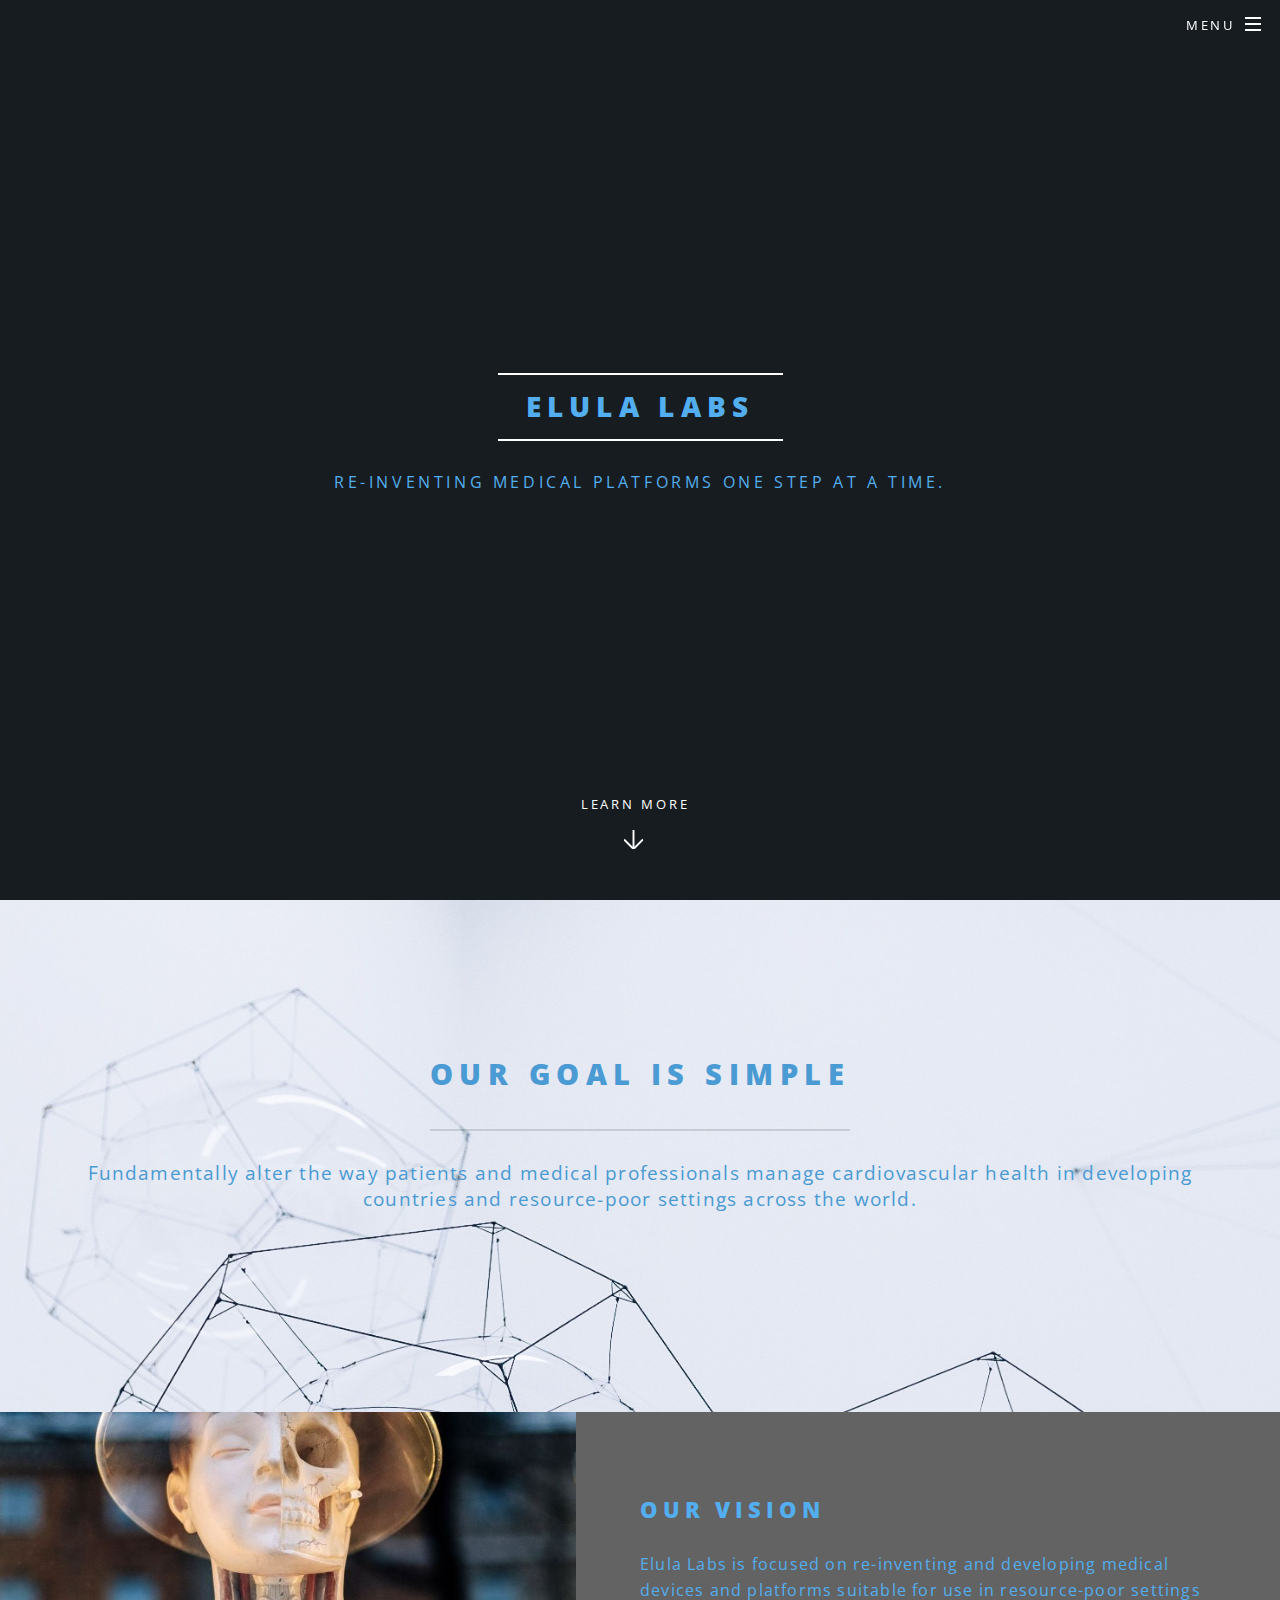
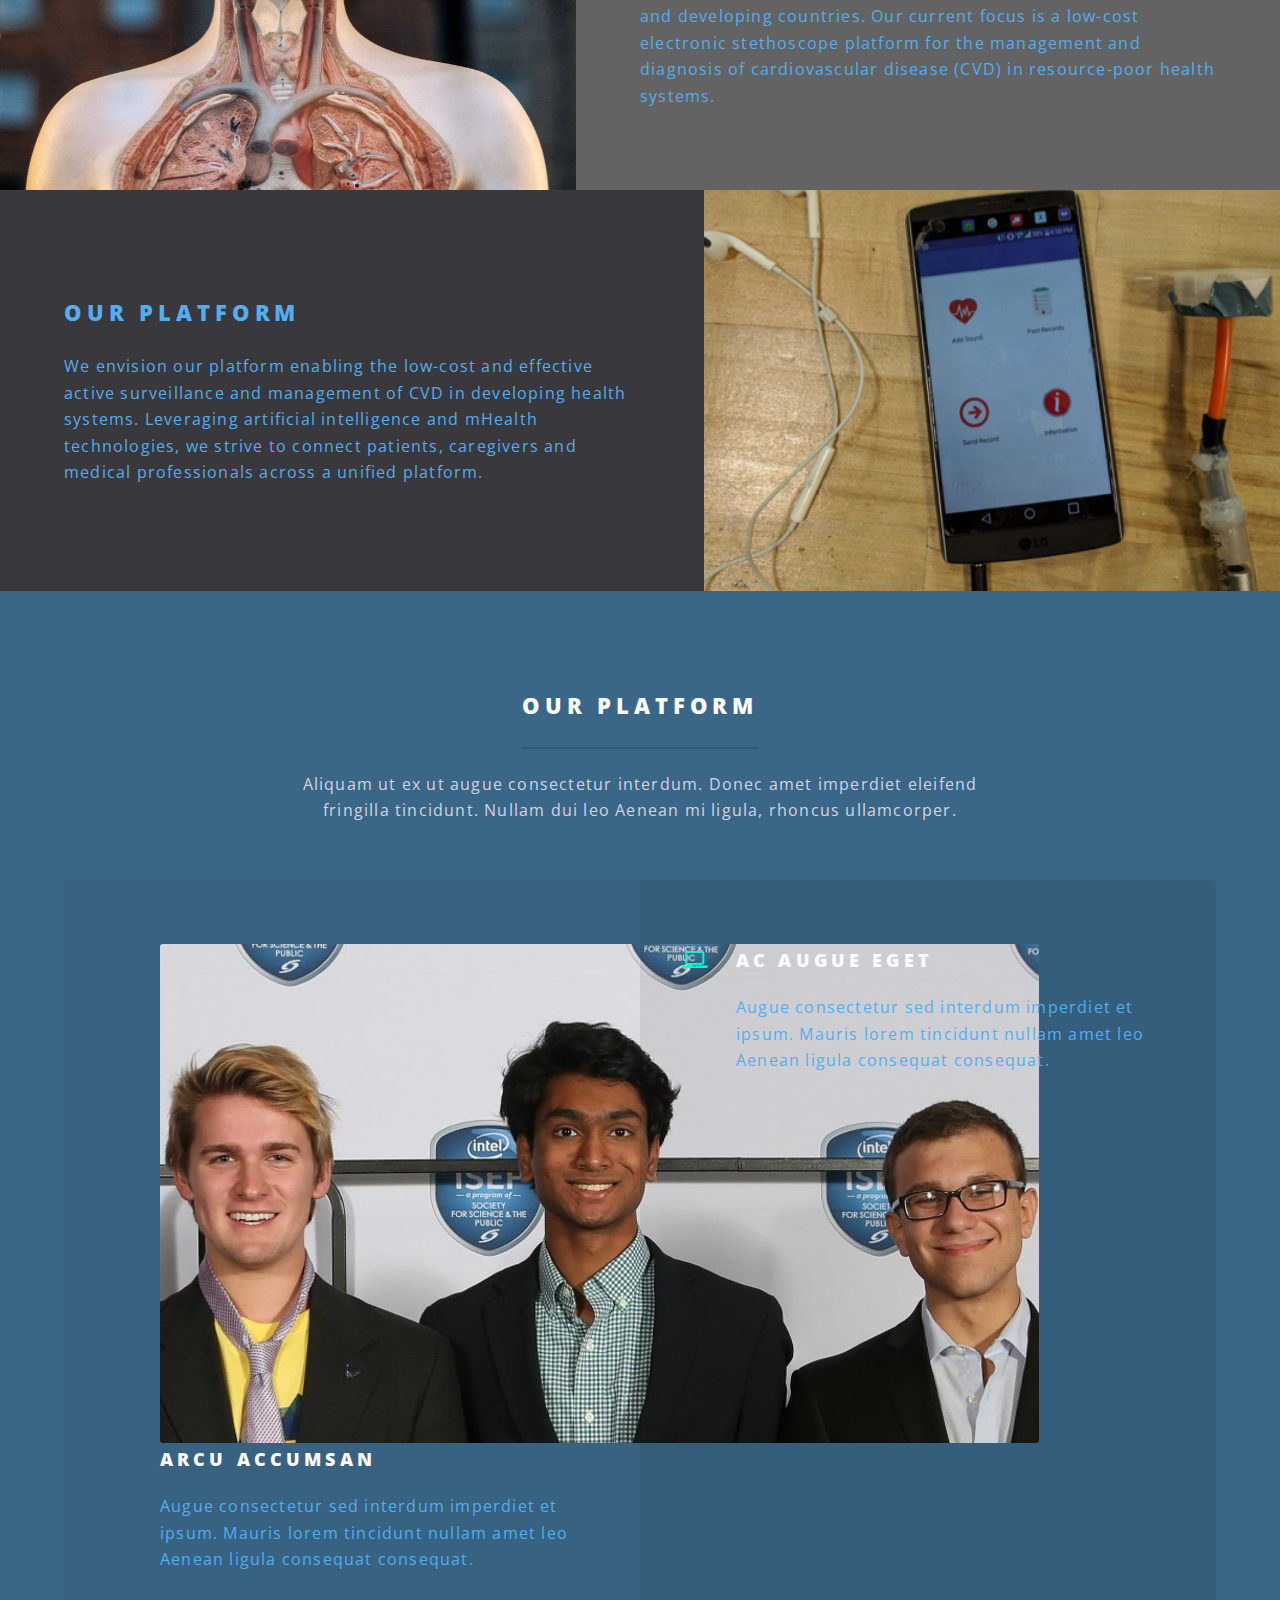
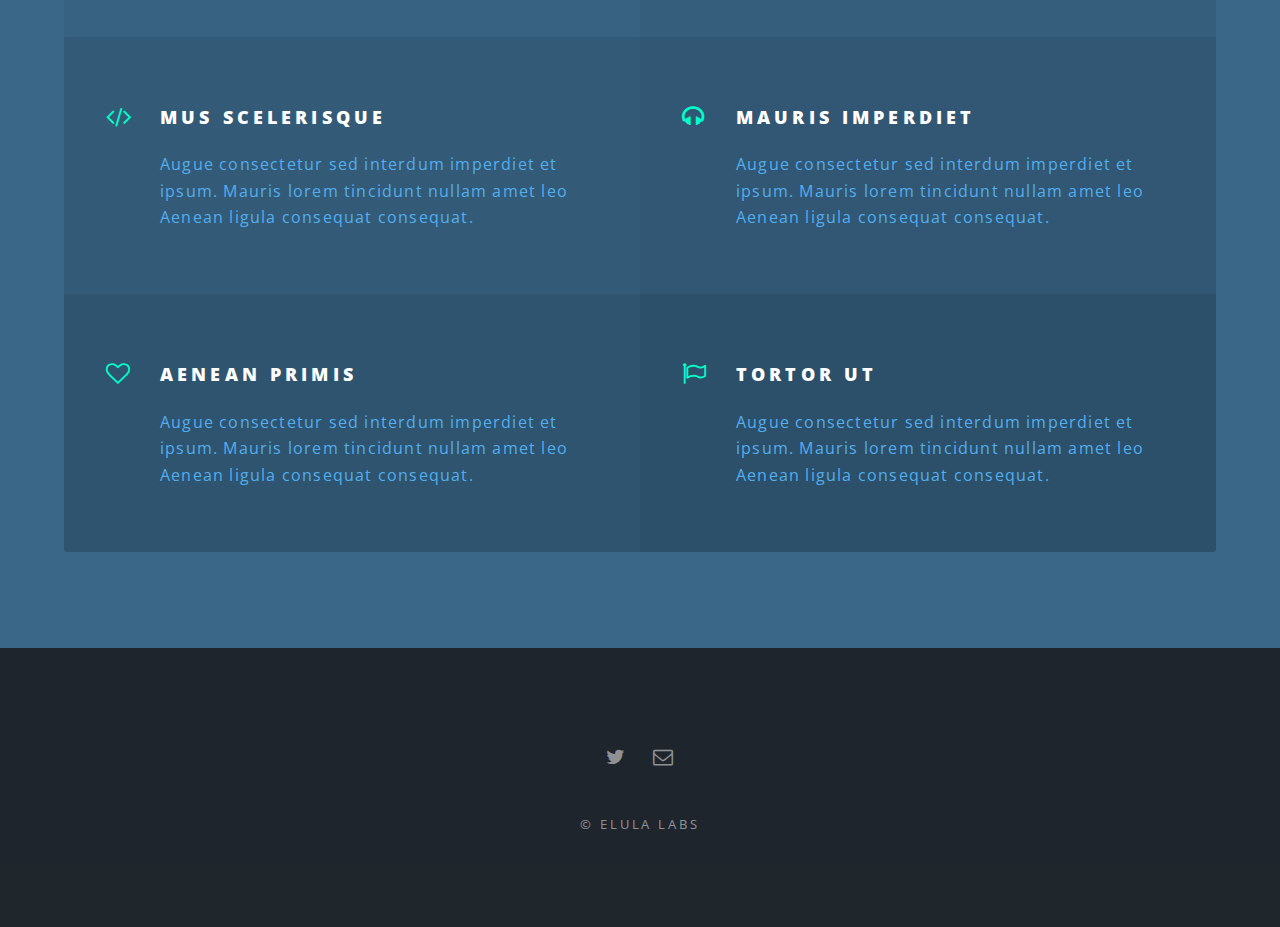
==== commit a4eddbba: "Update index.html" ====
--- a/index.html
+++ b/index.html
@@ -92,18 +92,18 @@
 									connect patients, caregivers and medical professionals across a unified platform.</p>
 							</div>
 						</section>
-						<section class="spotlight">
+						<!-- <section class="spotlight">
 							<div class="image"><img src="images/team.jpeg" alt="" /></div><div class="content">
 
 								<h2>
 									<br/>
 									<br/>Our Team<br /></h2>
-								<p>Click <a href="http://elulalabs.com">here</a> for more information the bio-tech's best and brightest.
+								<p>Click <a href="http://elulalabs.com">here</a> for more information about the Elula team.
 									<br/>
 									<br/>
 									<br/>
 									<br/></p>
-
+							-->
 							</div>
 						</section>
 					</section>
@@ -112,12 +112,12 @@
 					<section id="three" class="wrapper style3 special">
 						<div class="inner">
 							<header class="major">
-								<h2>Accumsan mus tortor nunc aliquet</h2>
+								<h2>Our platform</h2>
 								<p>Aliquam ut ex ut augue consectetur interdum. Donec amet imperdiet eleifend<br />
 								fringilla tincidunt. Nullam dui leo Aenean mi ligula, rhoncus ullamcorper.</p>
 							</header>
 							<ul class="features">
-								<li class="icon fa-paper-plane-o">
+								<li class="image"><img src="images/team.jpeg">
 									<h3>Arcu accumsan</h3>
 									<p>Augue consectetur sed interdum imperdiet et ipsum. Mauris lorem tincidunt nullam amet leo Aenean ligula consequat consequat.</p>
 								</li>
@@ -145,7 +145,7 @@
 						</div>
 					</section>
 
-				<!-- CTA -->
+				<!-- CTA 
 					<section id="cta" class="wrapper style4">
 						<div class="inner">
 							<header>
@@ -158,15 +158,15 @@
 							</ul>
 						</div>
 					</section>
-
+					-->
 				<!-- Footer -->
 					<footer id="footer">
 						<ul class="icons">
 							<li><a href="http://twitter.com/elulalabs" class="icon fa-twitter"><span class="label">Twitter</span></a></li>
-							<li><a href="#" class="icon fa-facebook"><span class="label">Facebook</span></a></li>
+							<!-- <li><a href="#" class="icon fa-facebook"><span class="label">Facebook</span></a></li>
 							<li><a href="#" class="icon fa-instagram"><span class="label">Instagram</span></a></li>
-							<li><a href="#" class="icon fa-dribbble"><span class="label">Dribbble</span></a></li>
-							<li><a href="#" class="icon fa-envelope-o"><span class="label">Email</span></a></li>
+							<li><a href="#" class="icon fa-dribbble"><span class="label">Dribbble</span></a></li> -->
+							<li><a href="elulalabs@gmail.com" class="icon fa-envelope-o"><span class="label">Email</span></a></li>
 						</ul>
 						<ul class="copyright">
 							<li>&copy; Elula Labs</li>
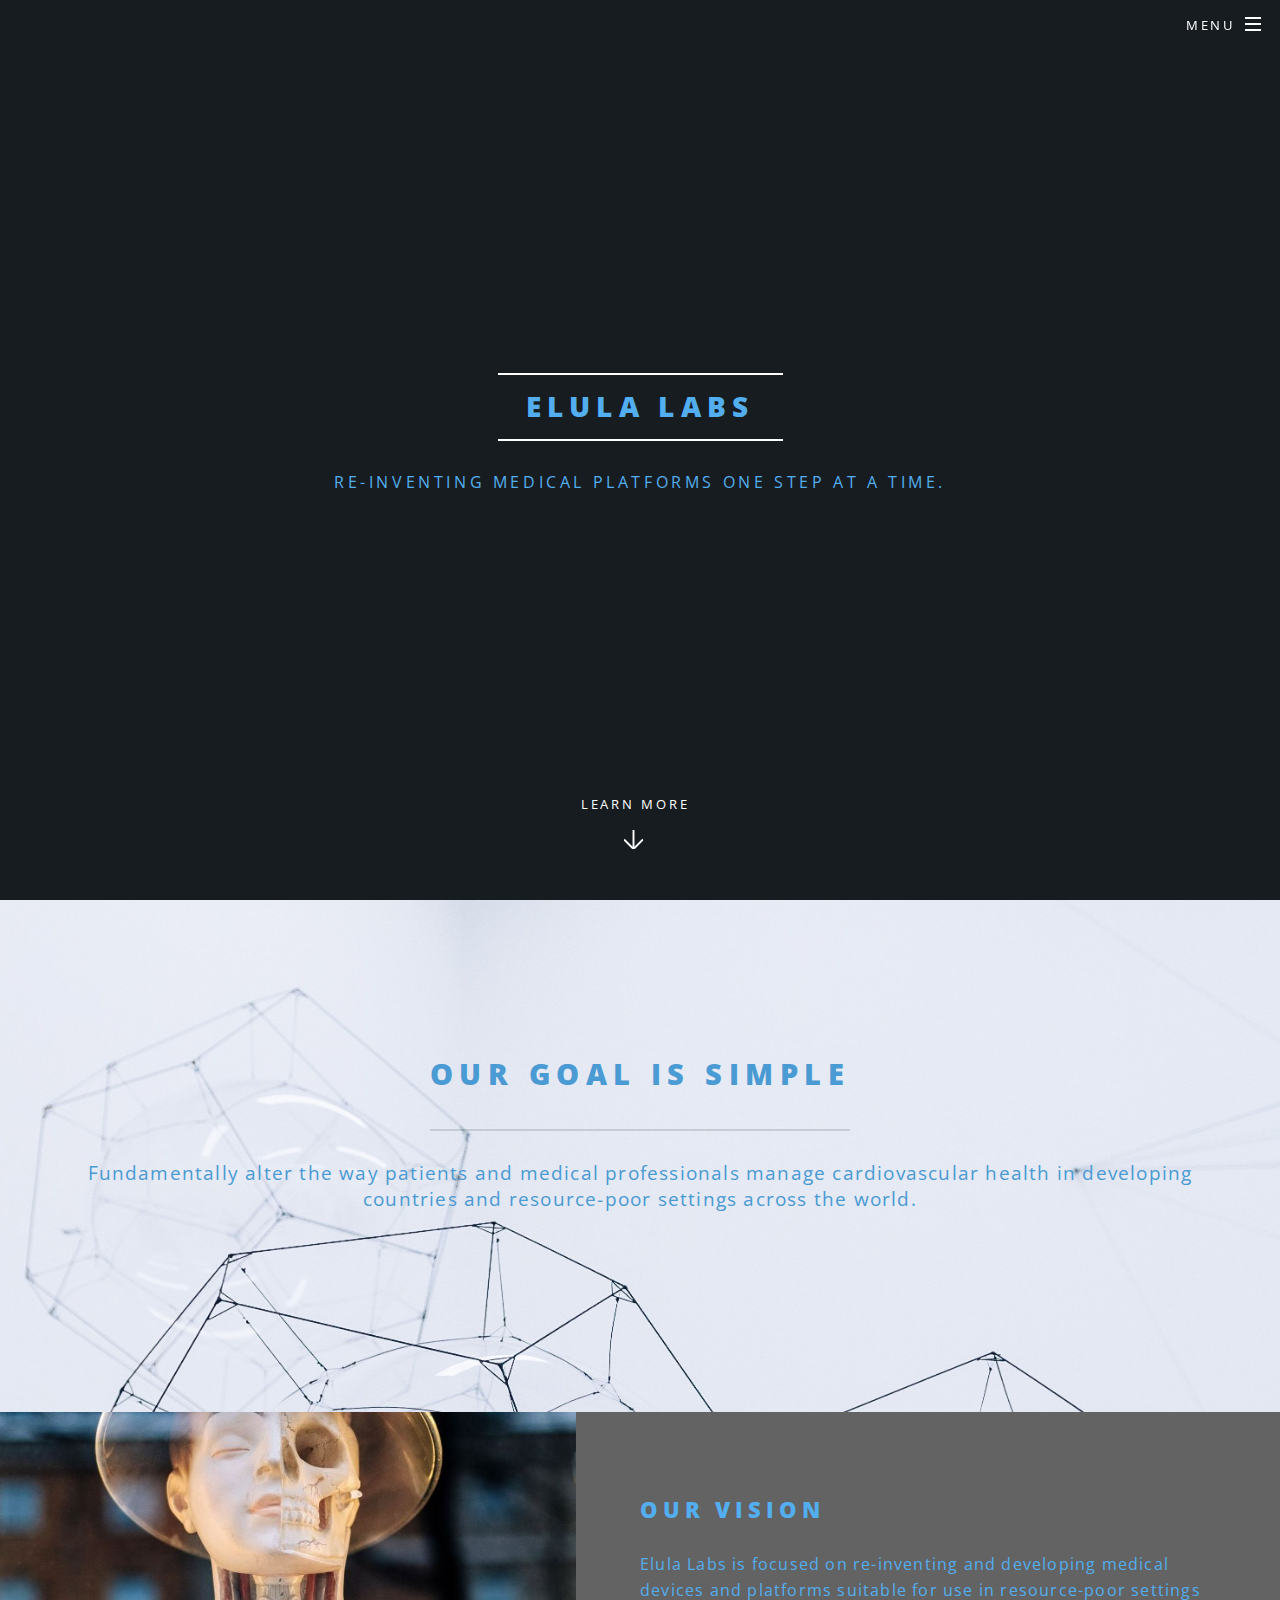
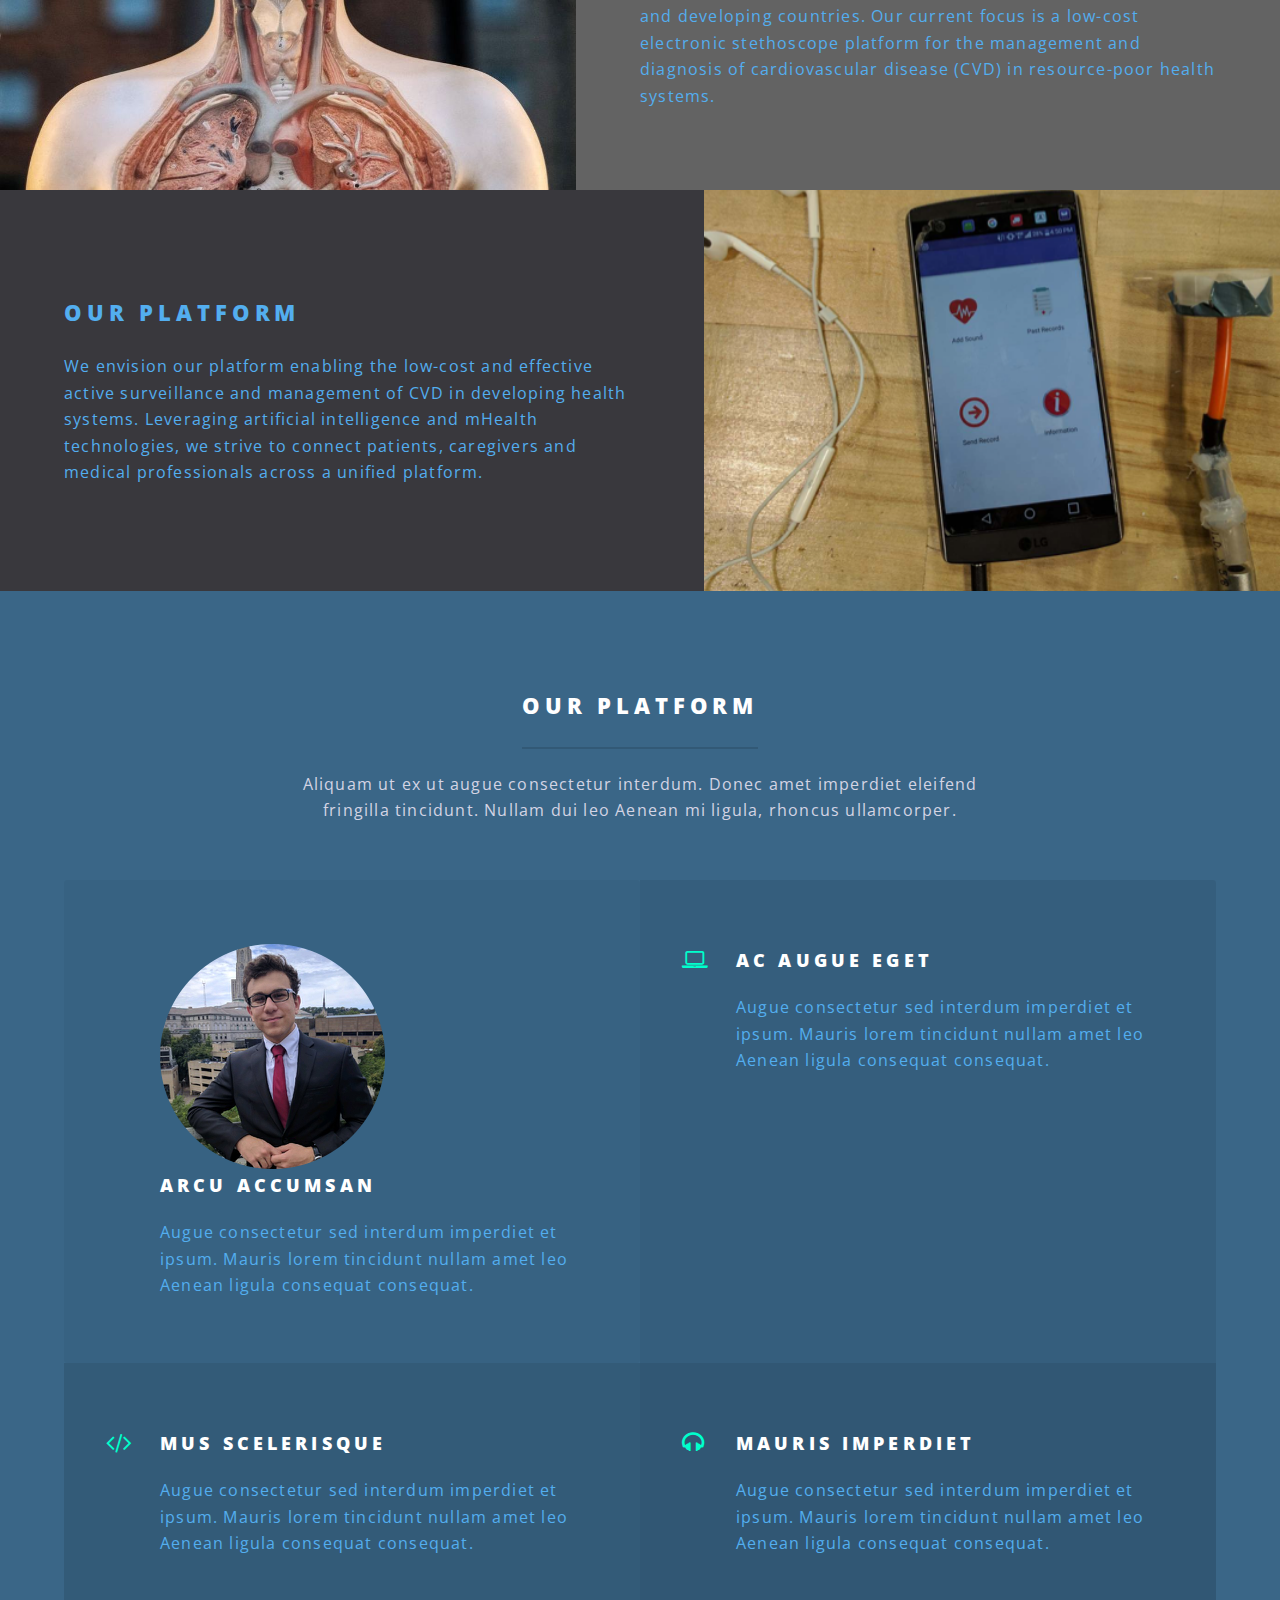
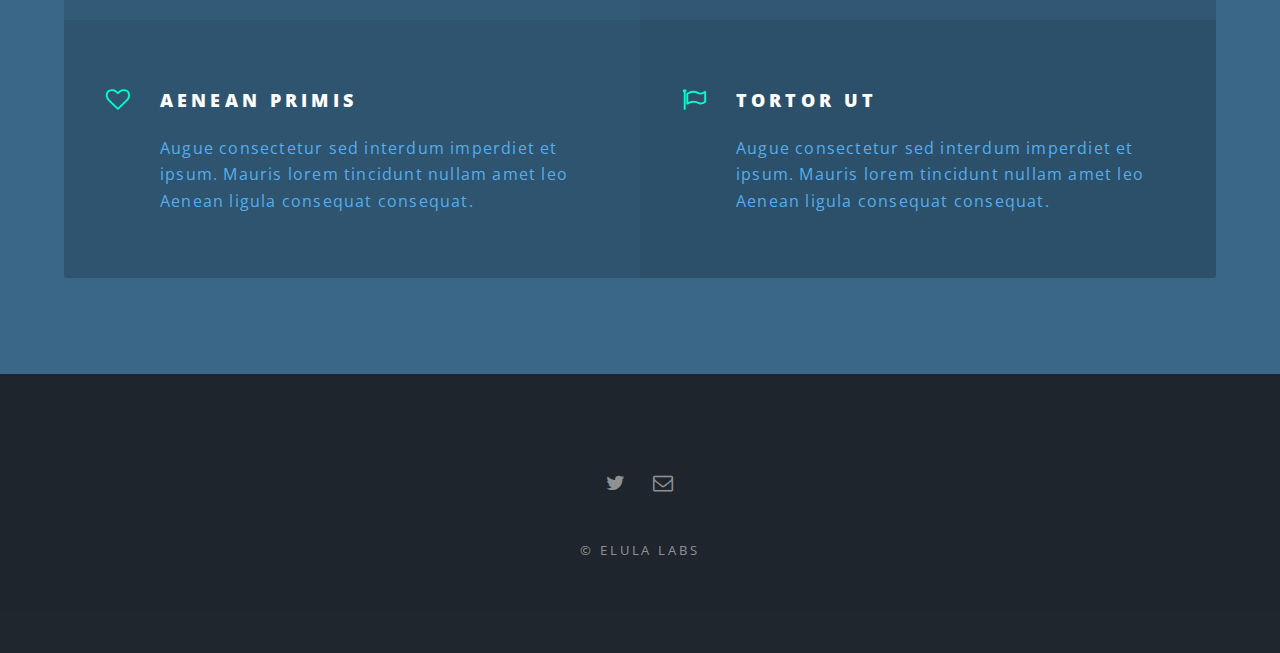
==== commit 7989100d: "Update index.html" ====
--- a/index.html
+++ b/index.html
@@ -117,7 +117,7 @@
 								fringilla tincidunt. Nullam dui leo Aenean mi ligula, rhoncus ullamcorper.</p>
 							</header>
 							<ul class="features">
-								<li class="image"><img src="images/team.jpeg">
+								<li class="image"><img src="images/Abe.png">
 									<h3>Arcu accumsan</h3>
 									<p>Augue consectetur sed interdum imperdiet et ipsum. Mauris lorem tincidunt nullam amet leo Aenean ligula consequat consequat.</p>
 								</li>
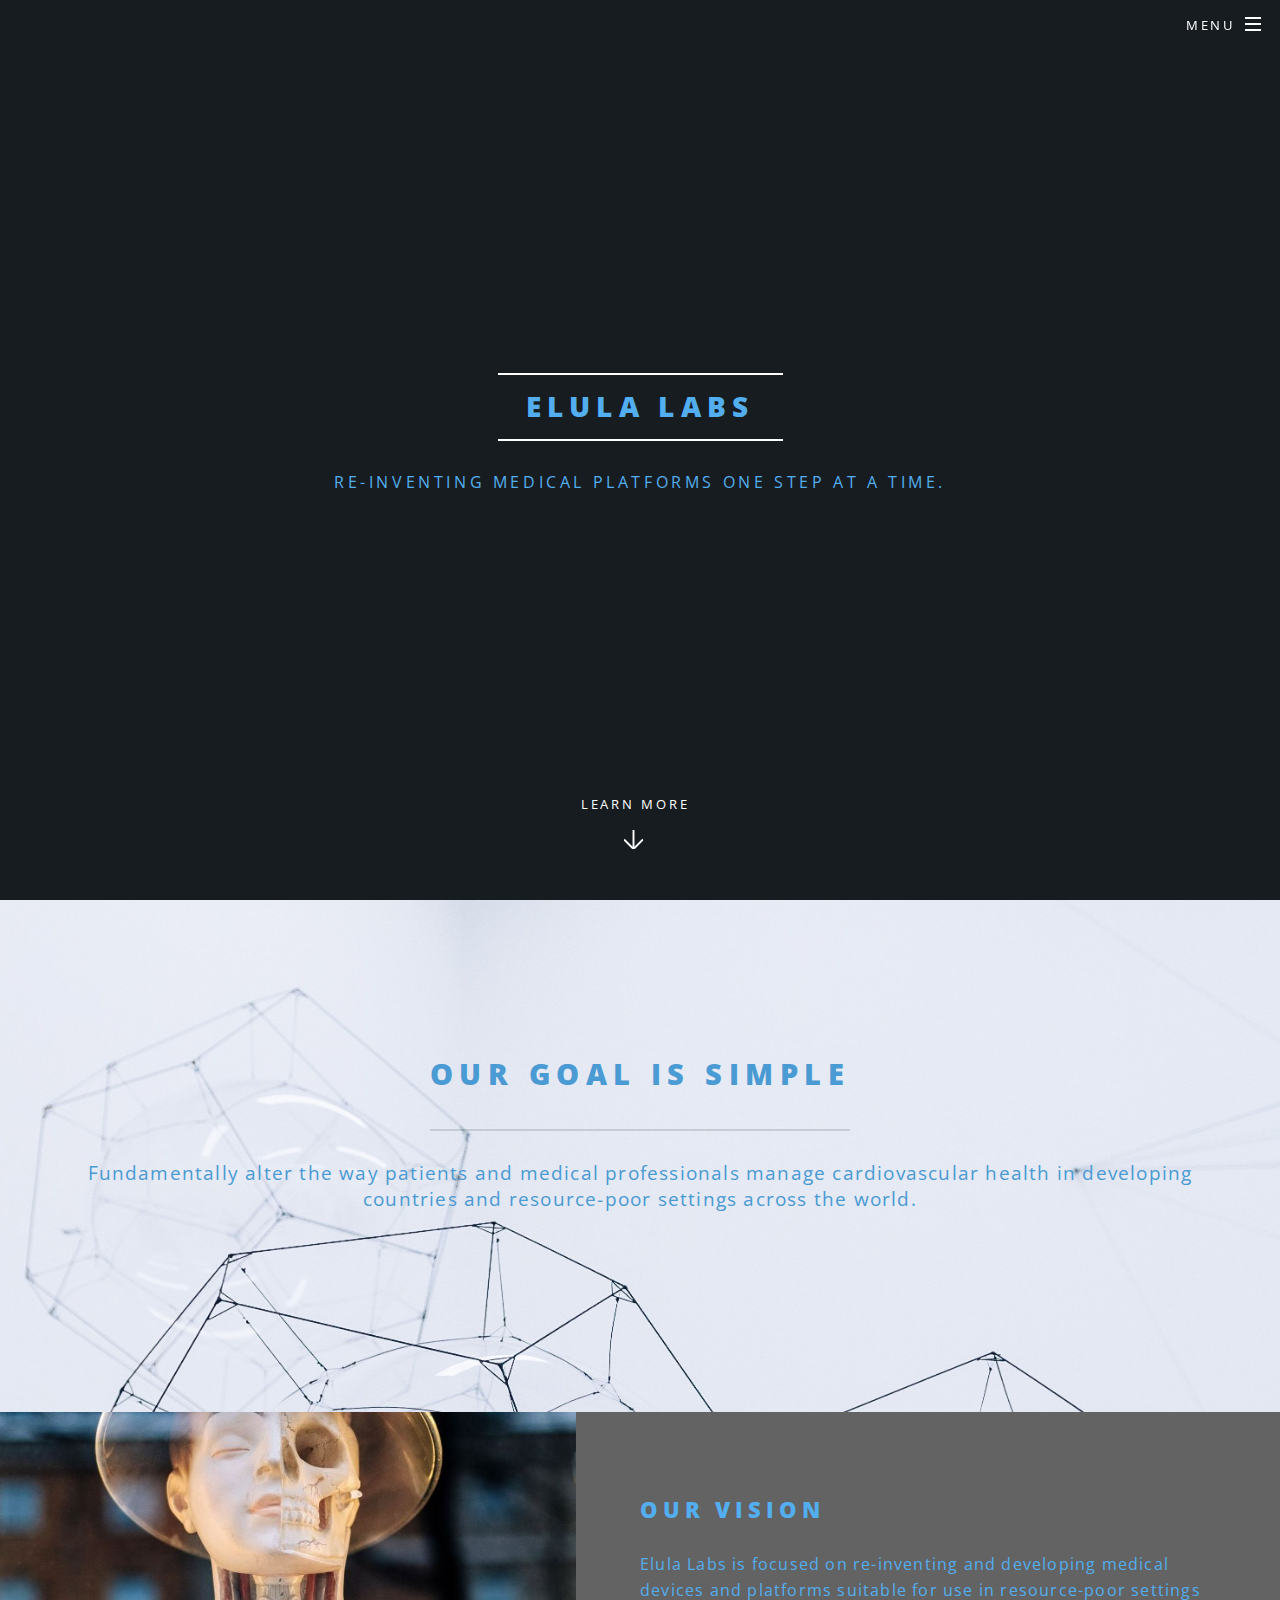
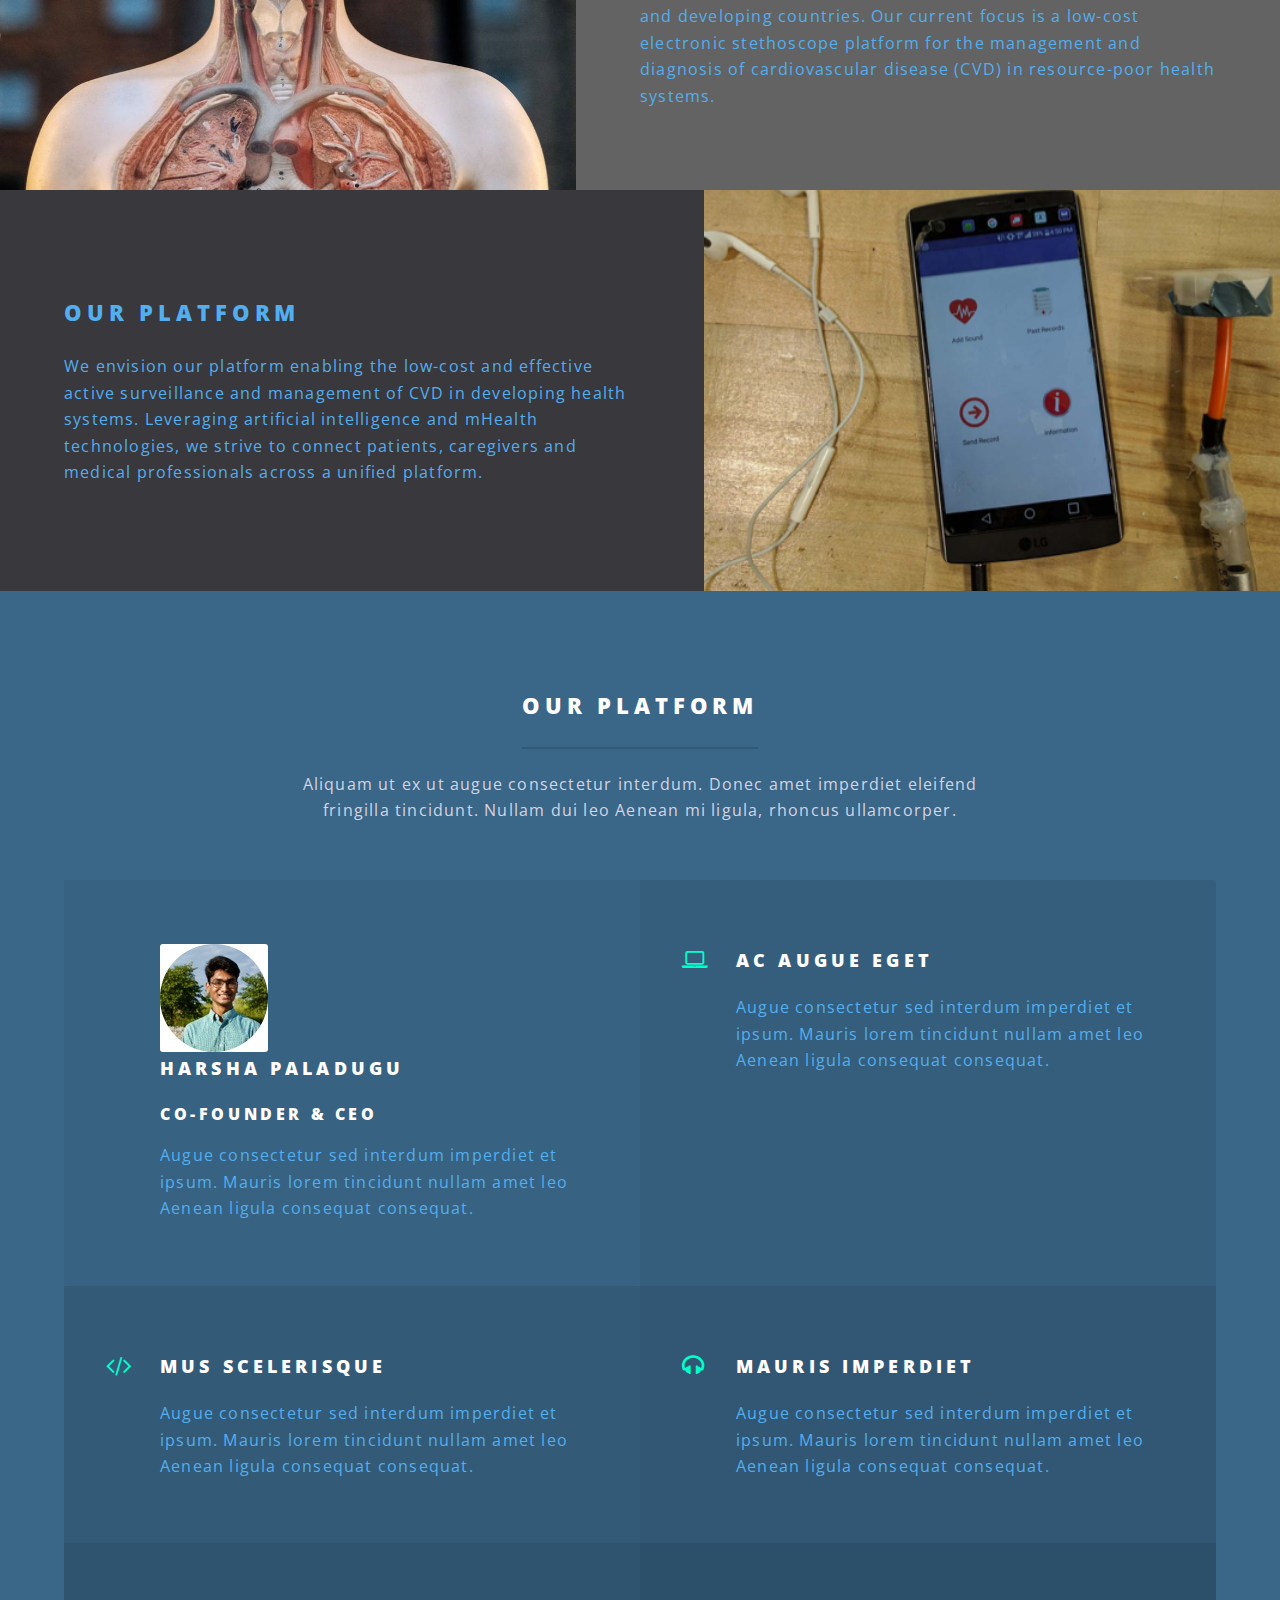
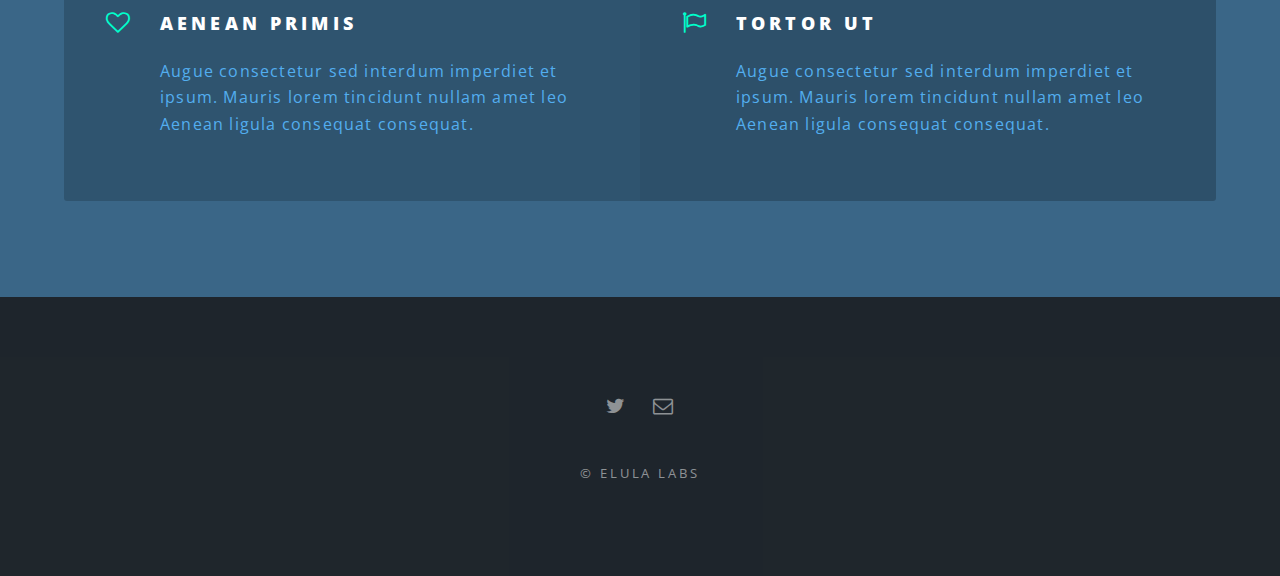
==== commit a887ec54: "Update index.html" ====
--- a/index.html
+++ b/index.html
@@ -117,8 +117,9 @@
 								fringilla tincidunt. Nullam dui leo Aenean mi ligula, rhoncus ullamcorper.</p>
 							</header>
 							<ul class="features">
-								<li class="image"><img src="images/Abe.png">
-									<h3>Arcu accumsan</h3>
+								<li class="image"><img src="images/Harsha.jpg">
+									<h3>Harsha Paladugu</h3>
+									<h4>Co-founder & CEO</h4>
 									<p>Augue consectetur sed interdum imperdiet et ipsum. Mauris lorem tincidunt nullam amet leo Aenean ligula consequat consequat.</p>
 								</li>
 								<li class="icon fa-laptop">
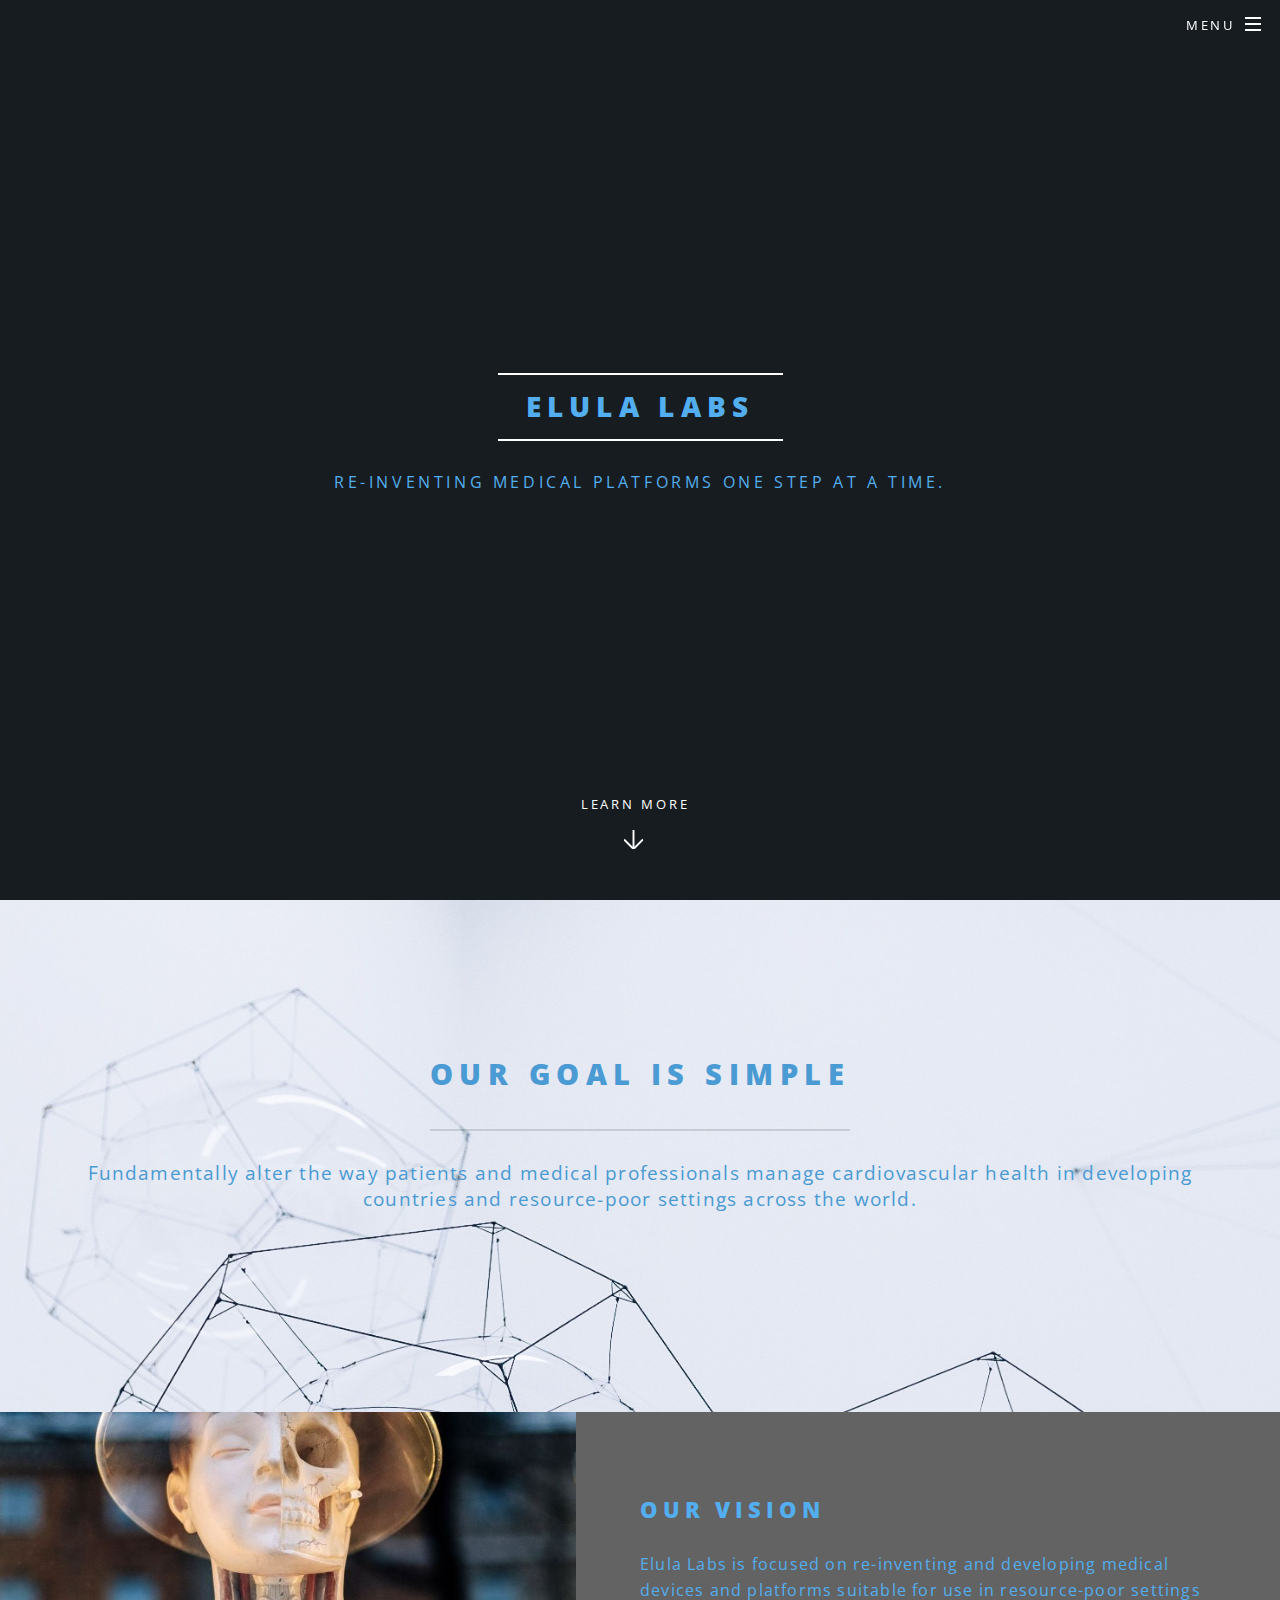
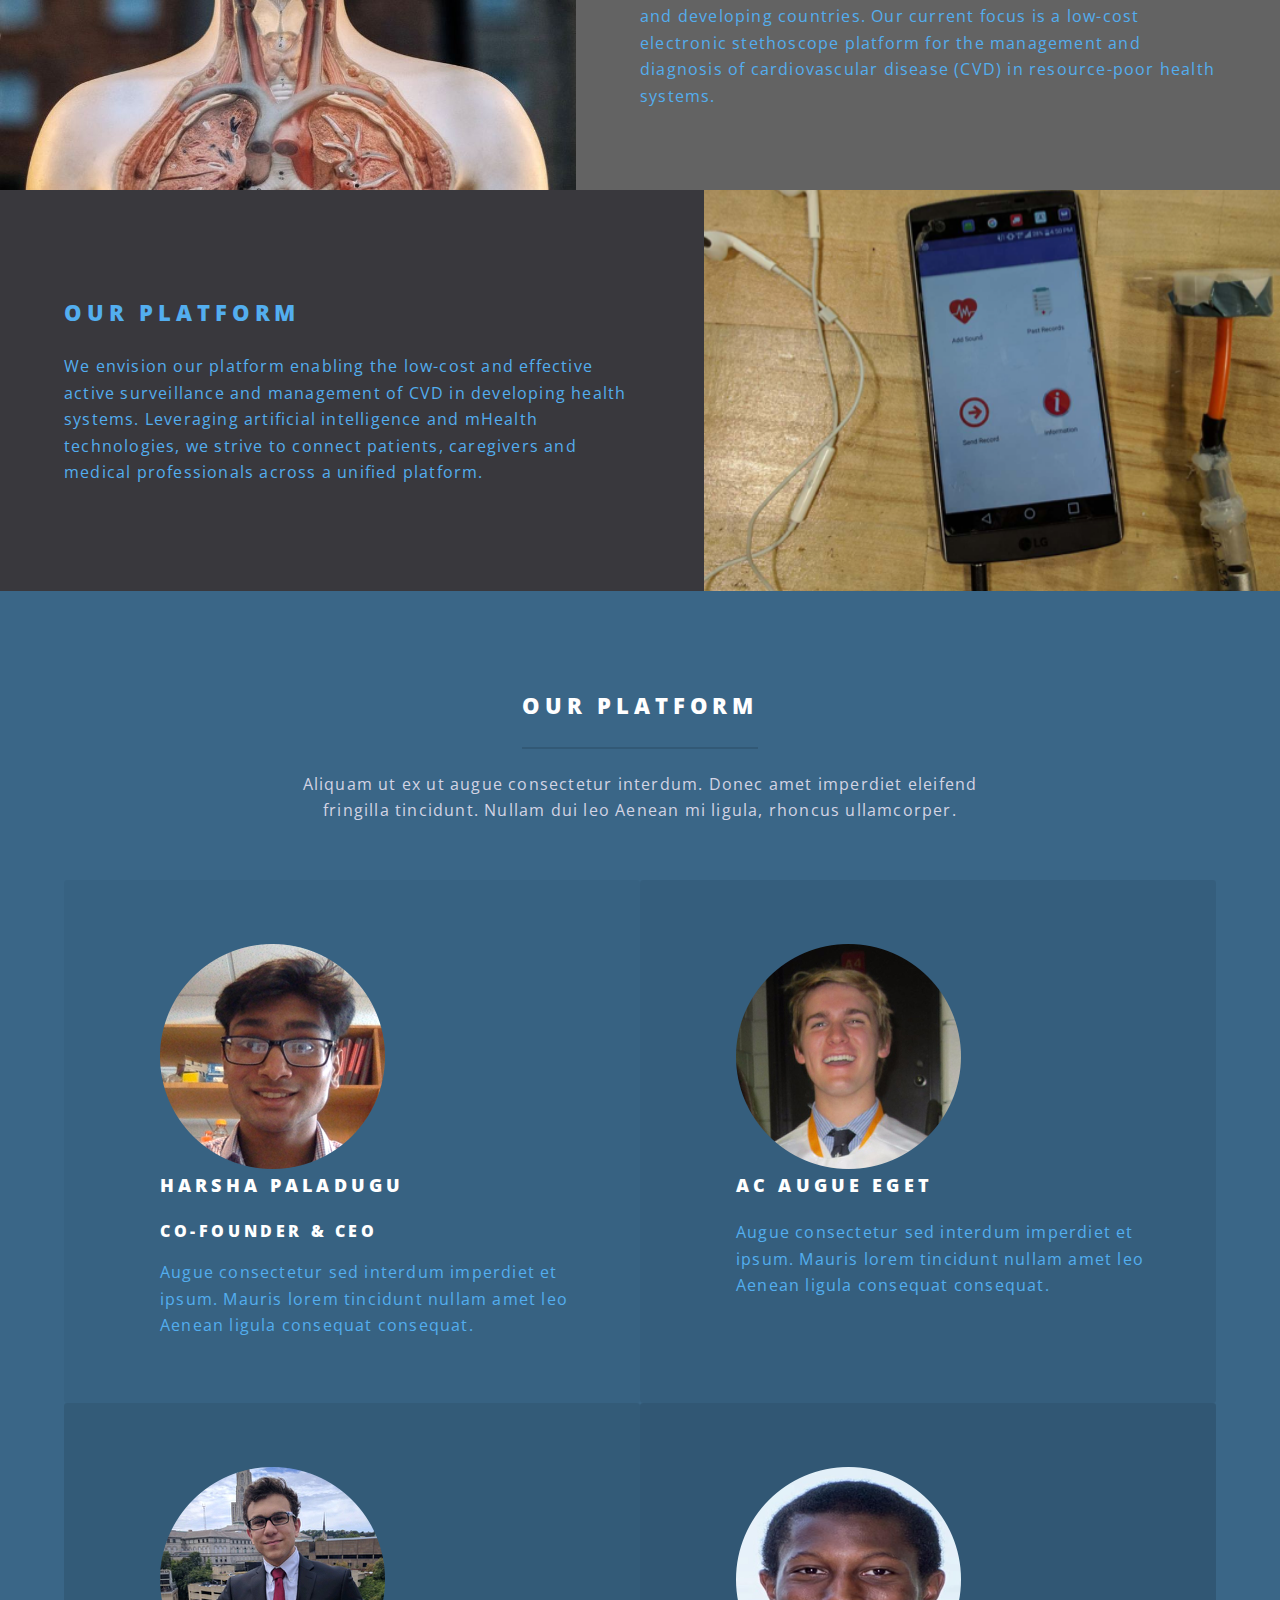
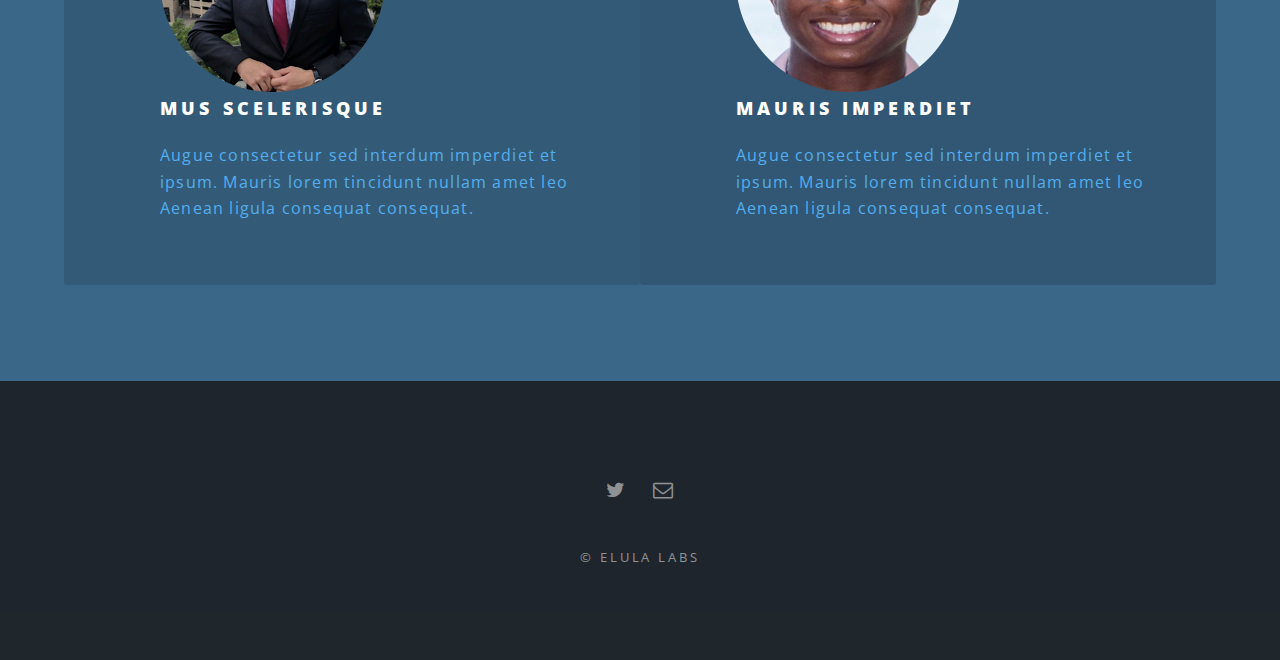
==== commit 116db6e1: "Update index.html" ====
--- a/index.html
+++ b/index.html
@@ -117,31 +117,22 @@
 								fringilla tincidunt. Nullam dui leo Aenean mi ligula, rhoncus ullamcorper.</p>
 							</header>
 							<ul class="features">
-								<li class="image"><img src="images/Harsha.jpg">
+								<li class="image"><img src="images/Harsha.png">
 									<h3>Harsha Paladugu</h3>
 									<h4>Co-founder & CEO</h4>
 									<p>Augue consectetur sed interdum imperdiet et ipsum. Mauris lorem tincidunt nullam amet leo Aenean ligula consequat consequat.</p>
 								</li>
-								<li class="icon fa-laptop">
+								<li class="image"><img src="images/Ryan.png">
 									<h3>Ac Augue Eget</h3>
 									<p>Augue consectetur sed interdum imperdiet et ipsum. Mauris lorem tincidunt nullam amet leo Aenean ligula consequat consequat.</p>
 								</li>
-								<li class="icon fa-code">
+								<li class="image"><img src="images/Abe.png">
 									<h3>Mus Scelerisque</h3>
 									<p>Augue consectetur sed interdum imperdiet et ipsum. Mauris lorem tincidunt nullam amet leo Aenean ligula consequat consequat.</p>
 								</li>
-								<li class="icon fa-headphones">
+								<li class="image"><img src="images/Zach.png">
 									<h3>Mauris Imperdiet</h3>
 									<p>Augue consectetur sed interdum imperdiet et ipsum. Mauris lorem tincidunt nullam amet leo Aenean ligula consequat consequat.</p>
-								</li>
-								<li class="icon fa-heart-o">
-									<h3>Aenean Primis</h3>
-									<p>Augue consectetur sed interdum imperdiet et ipsum. Mauris lorem tincidunt nullam amet leo Aenean ligula consequat consequat.</p>
-								</li>
-								<li class="icon fa-flag-o">
-									<h3>Tortor Ut</h3>
-									<p>Augue consectetur sed interdum imperdiet et ipsum. Mauris lorem tincidunt nullam amet leo Aenean ligula consequat consequat.</p>
-								</li>
 							</ul>
 						</div>
 					</section>
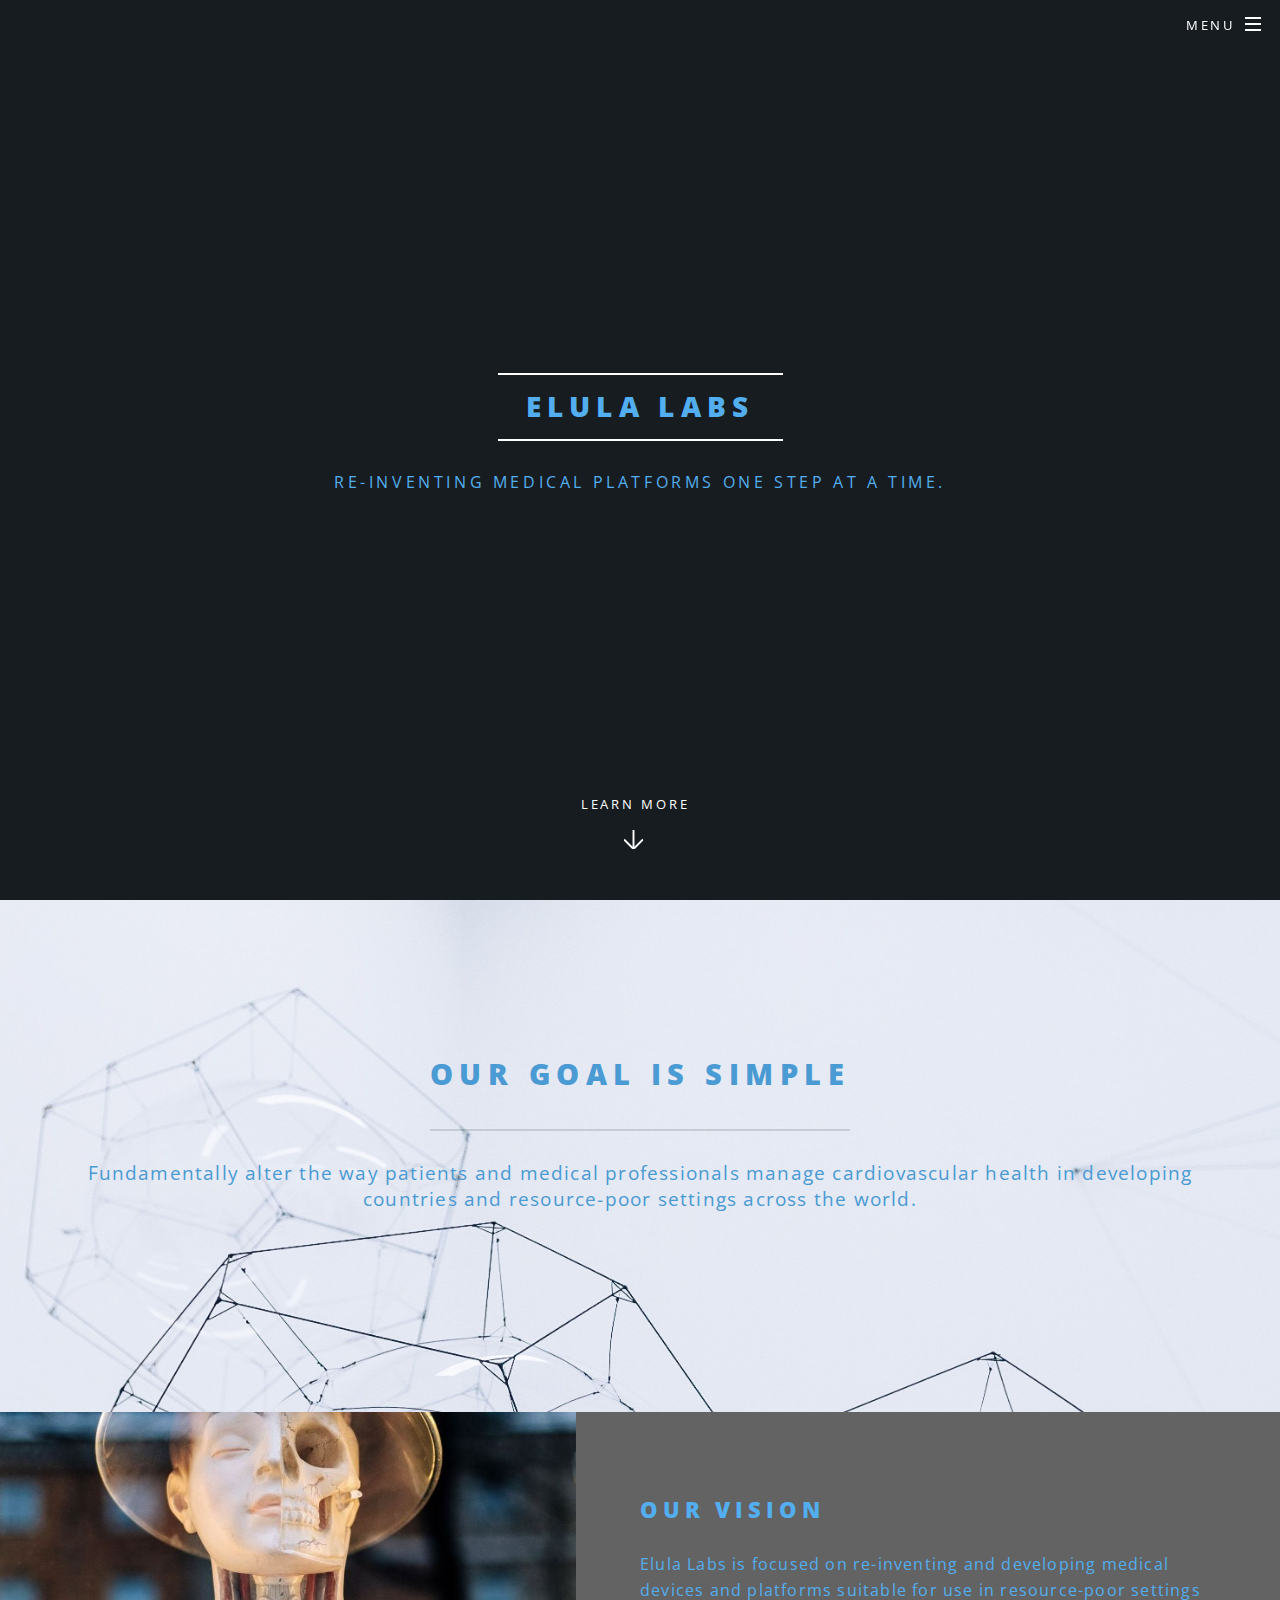
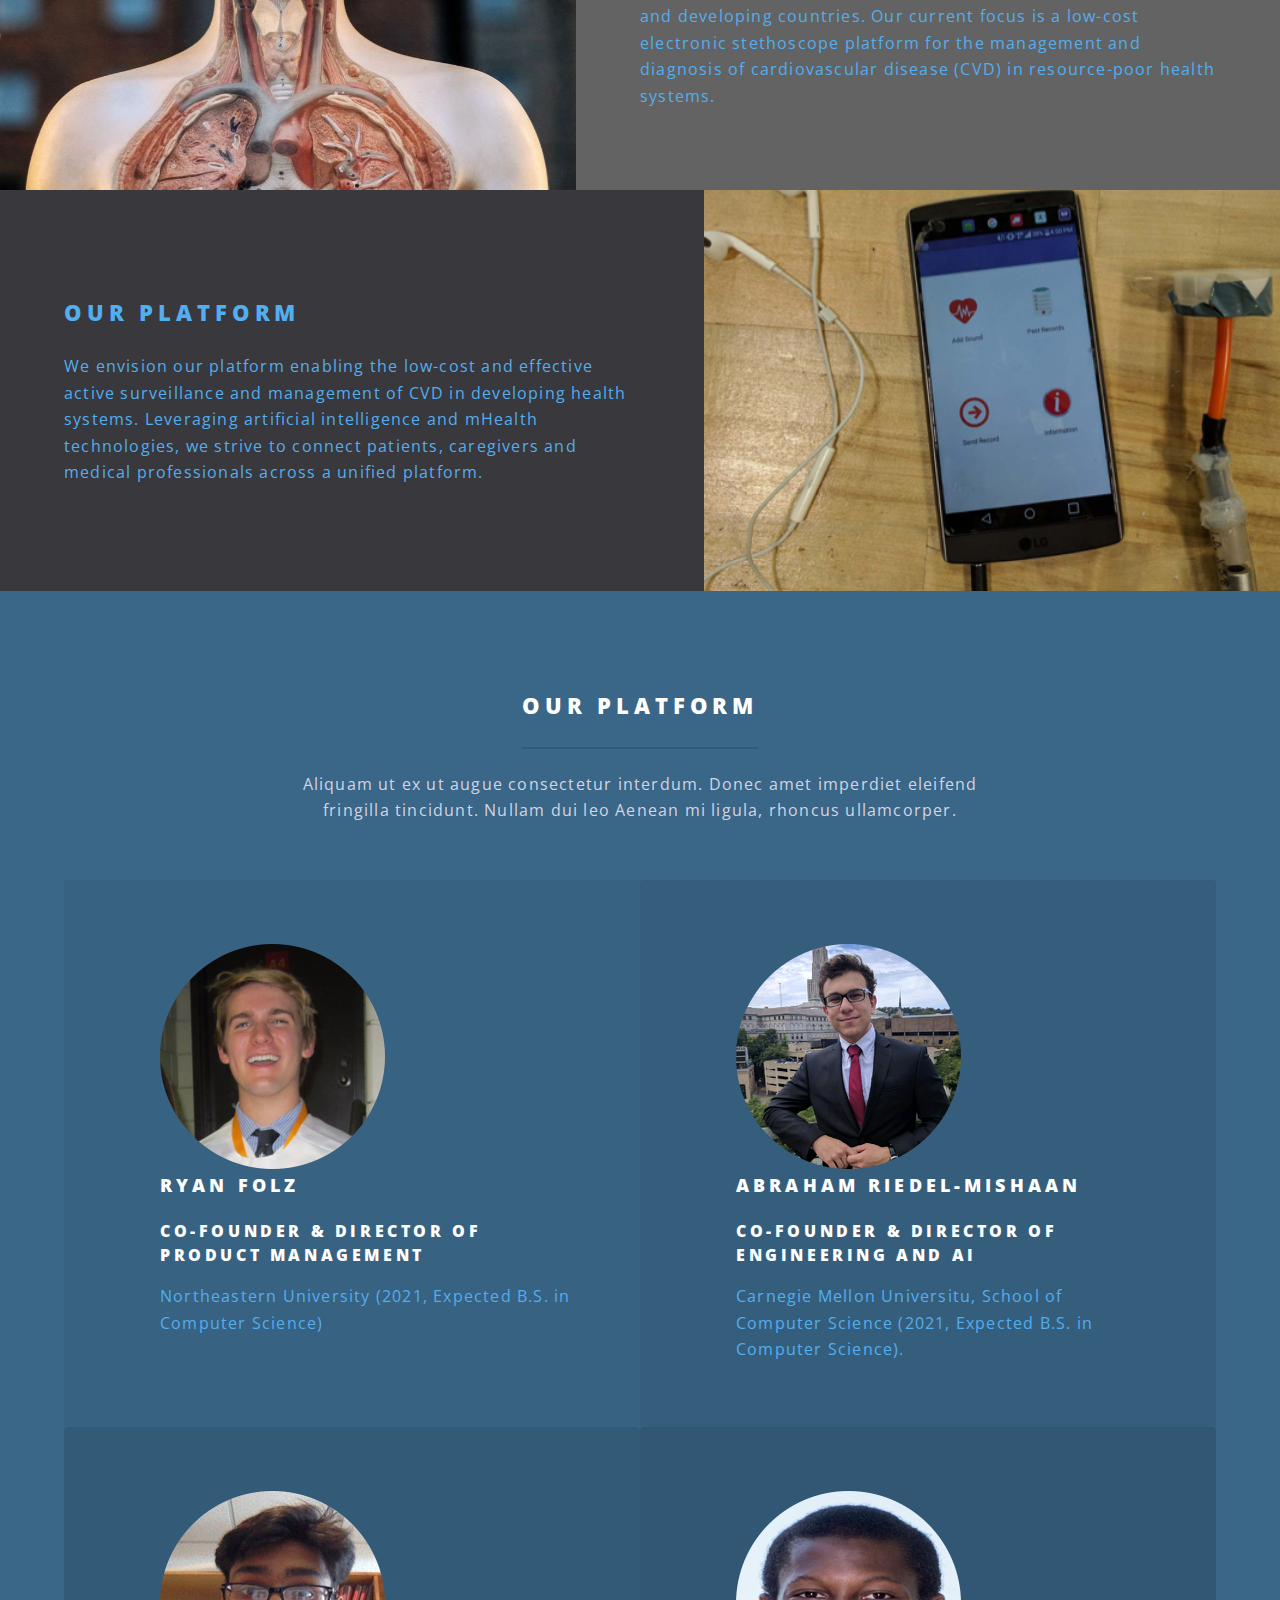
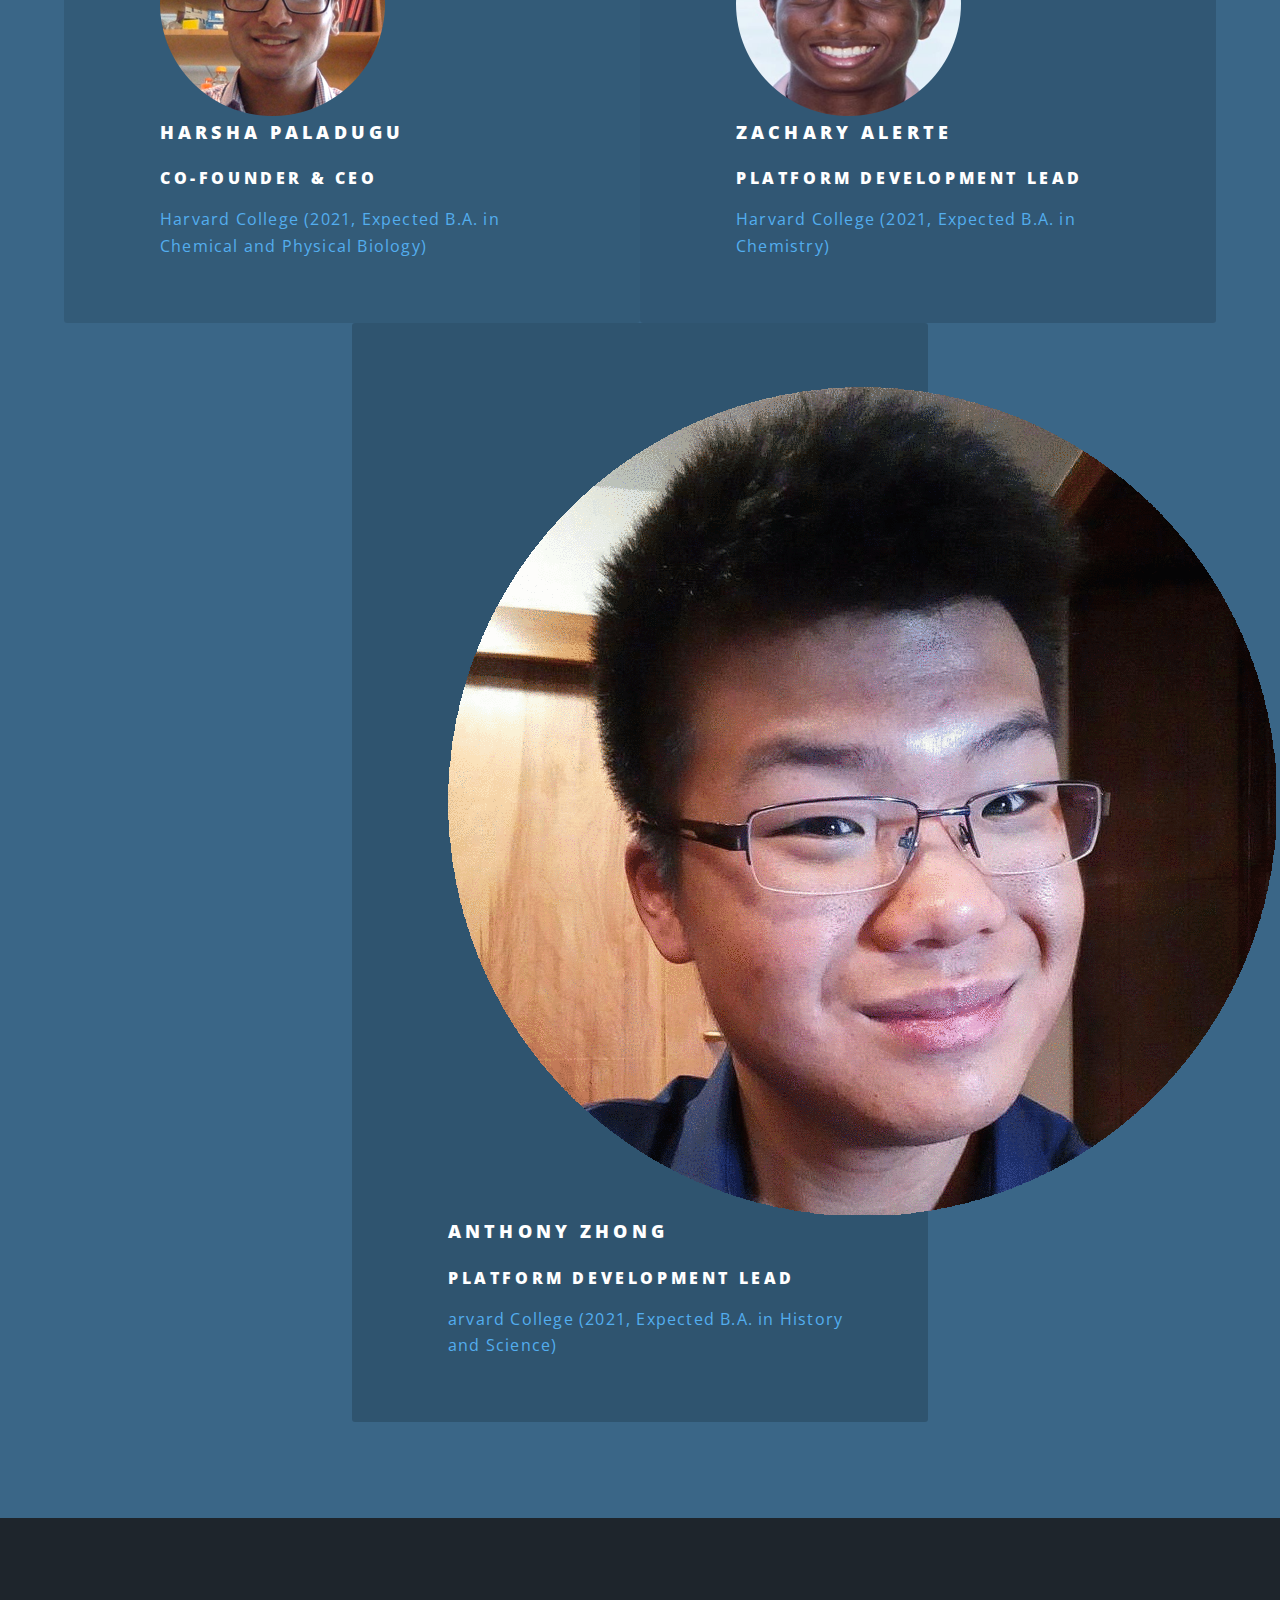
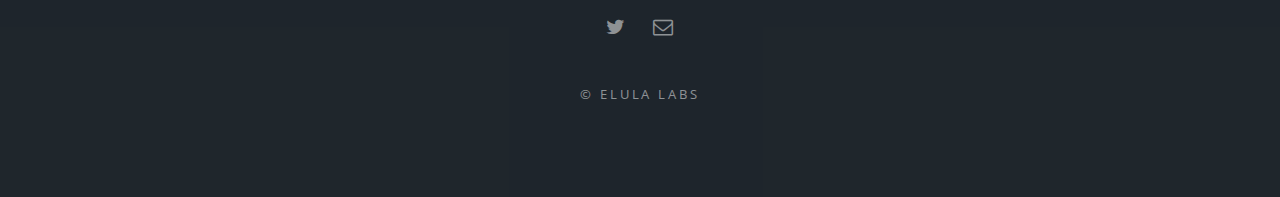
==== commit 5cd42bc1: "Update index.html" ====
--- a/index.html
+++ b/index.html
@@ -29,10 +29,10 @@
 									<div id="menu">
 										<ul>
 											<li><a href="index.html">Home</a></li>
-											<li><a href="generic.html">Generic</a></li>
+											<!--<li><a href="generic.html">Generic</a></li>
 											<li><a href="elements.html">Elements</a></li>
 											<li><a href="#">Sign Up</a></li>
-											<li><a href="#">Log In</a></li>
+											<li><a href="#">Log In</a></li> -->
 										</ul>
 									</div>
 								</li>
@@ -117,22 +117,30 @@
 								fringilla tincidunt. Nullam dui leo Aenean mi ligula, rhoncus ullamcorper.</p>
 							</header>
 							<ul class="features">
+								<li class="image"><img src="images/Ryan.png">
+									<h3>Ryan Folz</h3>
+									<h4>Co-founder & Director of Product Management</h4>
+									<p>Northeastern University (2021, Expected B.S. in Computer Science)</p>
+								</li>
+								<li class="image"><img src="images/Abe.png">
+									<h3>Abraham Riedel-Mishaan</h3>
+									<h4>Co-founder & Director of Engineering and AI</h4>
+									<p>Carnegie Mellon Universitu, School of Computer Science (2021, Expected B.S. in Computer Science).</p>
+								</li>
 								<li class="image"><img src="images/Harsha.png">
 									<h3>Harsha Paladugu</h3>
-									<h4>Co-founder & CEO</h4>
-									<p>Augue consectetur sed interdum imperdiet et ipsum. Mauris lorem tincidunt nullam amet leo Aenean ligula consequat consequat.</p>
-								</li>
-								<li class="image"><img src="images/Ryan.png">
-									<h3>Ac Augue Eget</h3>
-									<p>Augue consectetur sed interdum imperdiet et ipsum. Mauris lorem tincidunt nullam amet leo Aenean ligula consequat consequat.</p>
-								</li>
-								<li class="image"><img src="images/Abe.png">
-									<h3>Mus Scelerisque</h3>
-									<p>Augue consectetur sed interdum imperdiet et ipsum. Mauris lorem tincidunt nullam amet leo Aenean ligula consequat consequat.</p>
+									<h4>Co-founder & CEO</h4>		
+									<p>Harvard College (2021, Expected B.A. in Chemical and Physical Biology)</p>
 								</li>
 								<li class="image"><img src="images/Zach.png">
-									<h3>Mauris Imperdiet</h3>
-									<p>Augue consectetur sed interdum imperdiet et ipsum. Mauris lorem tincidunt nullam amet leo Aenean ligula consequat consequat.</p>
+									<h3>Zachary Alerte</h3>
+									<h4>Platform Development lead</h4>		
+									<p>Harvard College (2021, Expected B.A. in Chemistry)</p>
+								</li>
+								<li class="image"><img src="images/Anthony.png">
+									<h3>Anthony Zhong</h3>
+									<h4>Platform Development lead</h4>		
+									<p>arvard College (2021, Expected B.A. in History and Science)</p>
 							</ul>
 						</div>
 					</section>
@@ -158,7 +166,7 @@
 							<!-- <li><a href="#" class="icon fa-facebook"><span class="label">Facebook</span></a></li>
 							<li><a href="#" class="icon fa-instagram"><span class="label">Instagram</span></a></li>
 							<li><a href="#" class="icon fa-dribbble"><span class="label">Dribbble</span></a></li> -->
-							<li><a href="elulalabs@gmail.com" class="icon fa-envelope-o"><span class="label">Email</span></a></li>
+							<li><a href="paladugu@college.harvard.edu" class="icon fa-envelope-o"><span class="label">Email</span></a></li>
 						</ul>
 						<ul class="copyright">
 							<li>&copy; Elula Labs</li>
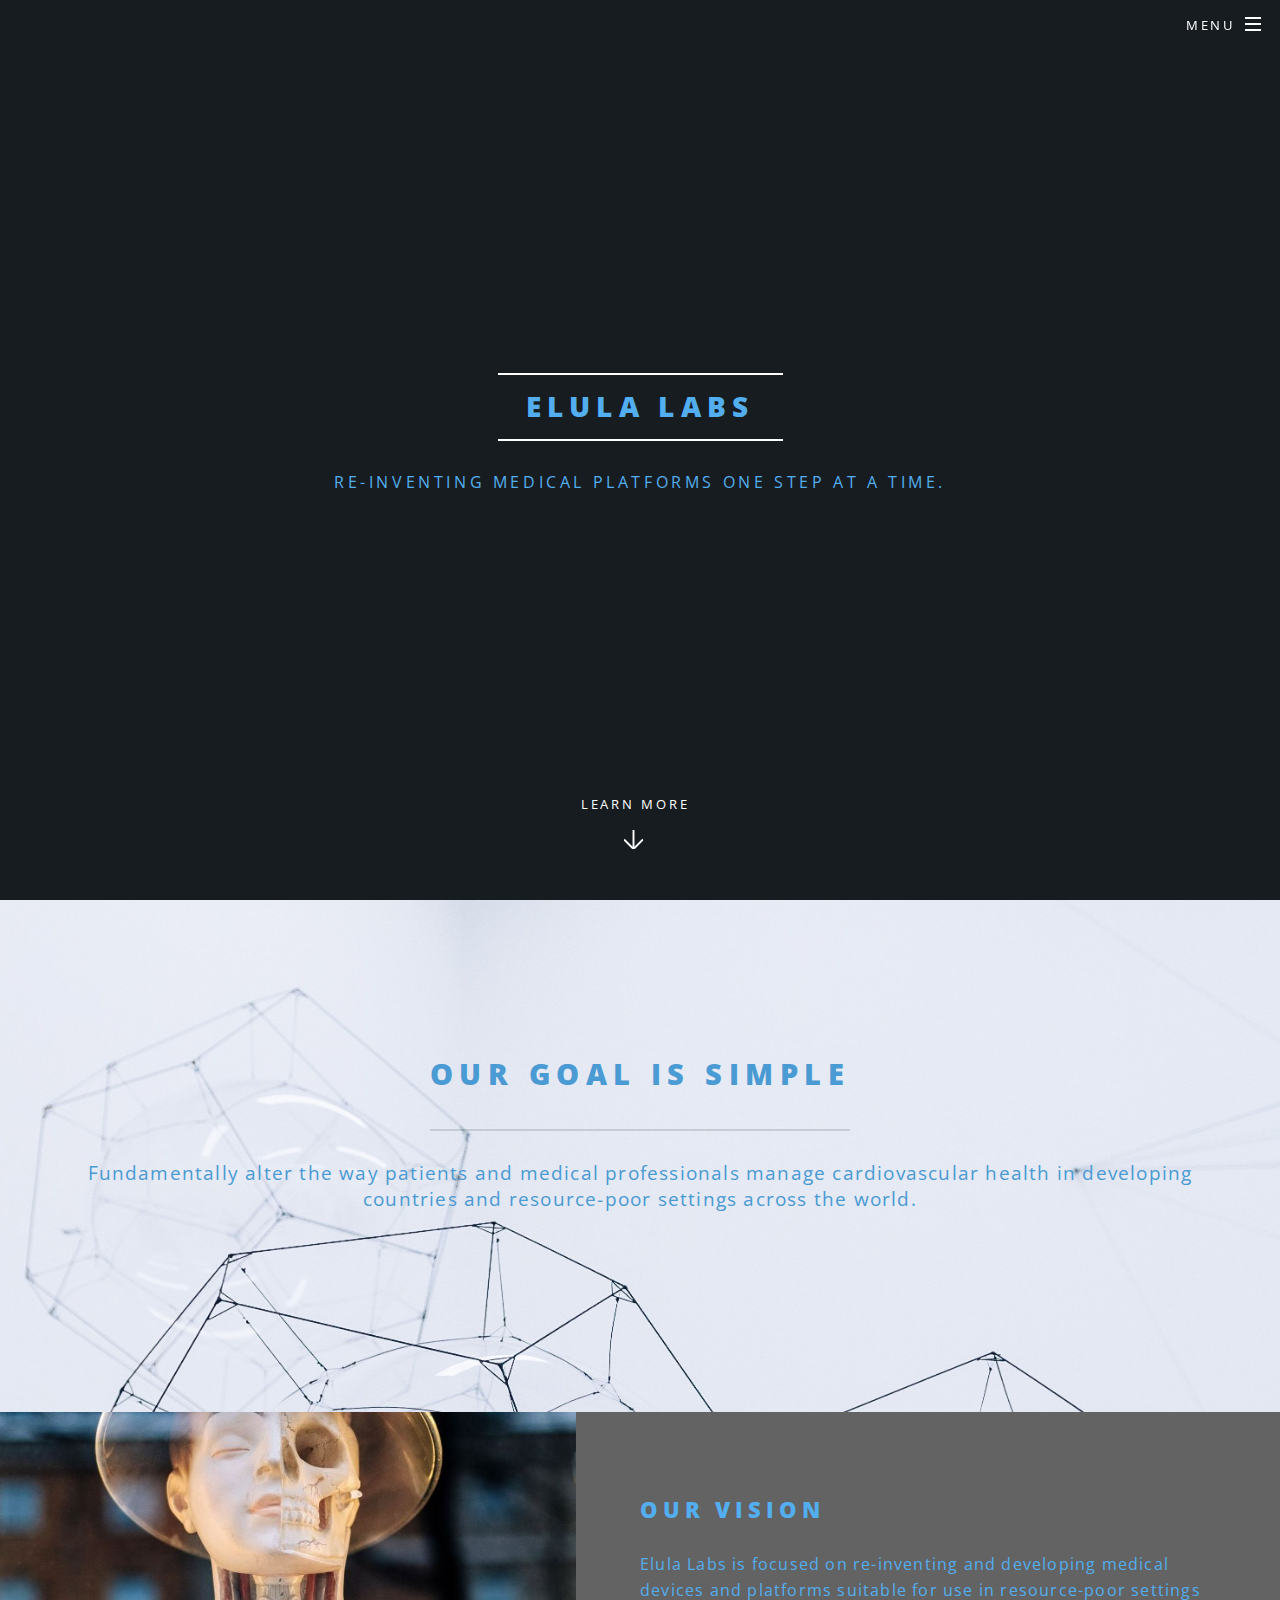
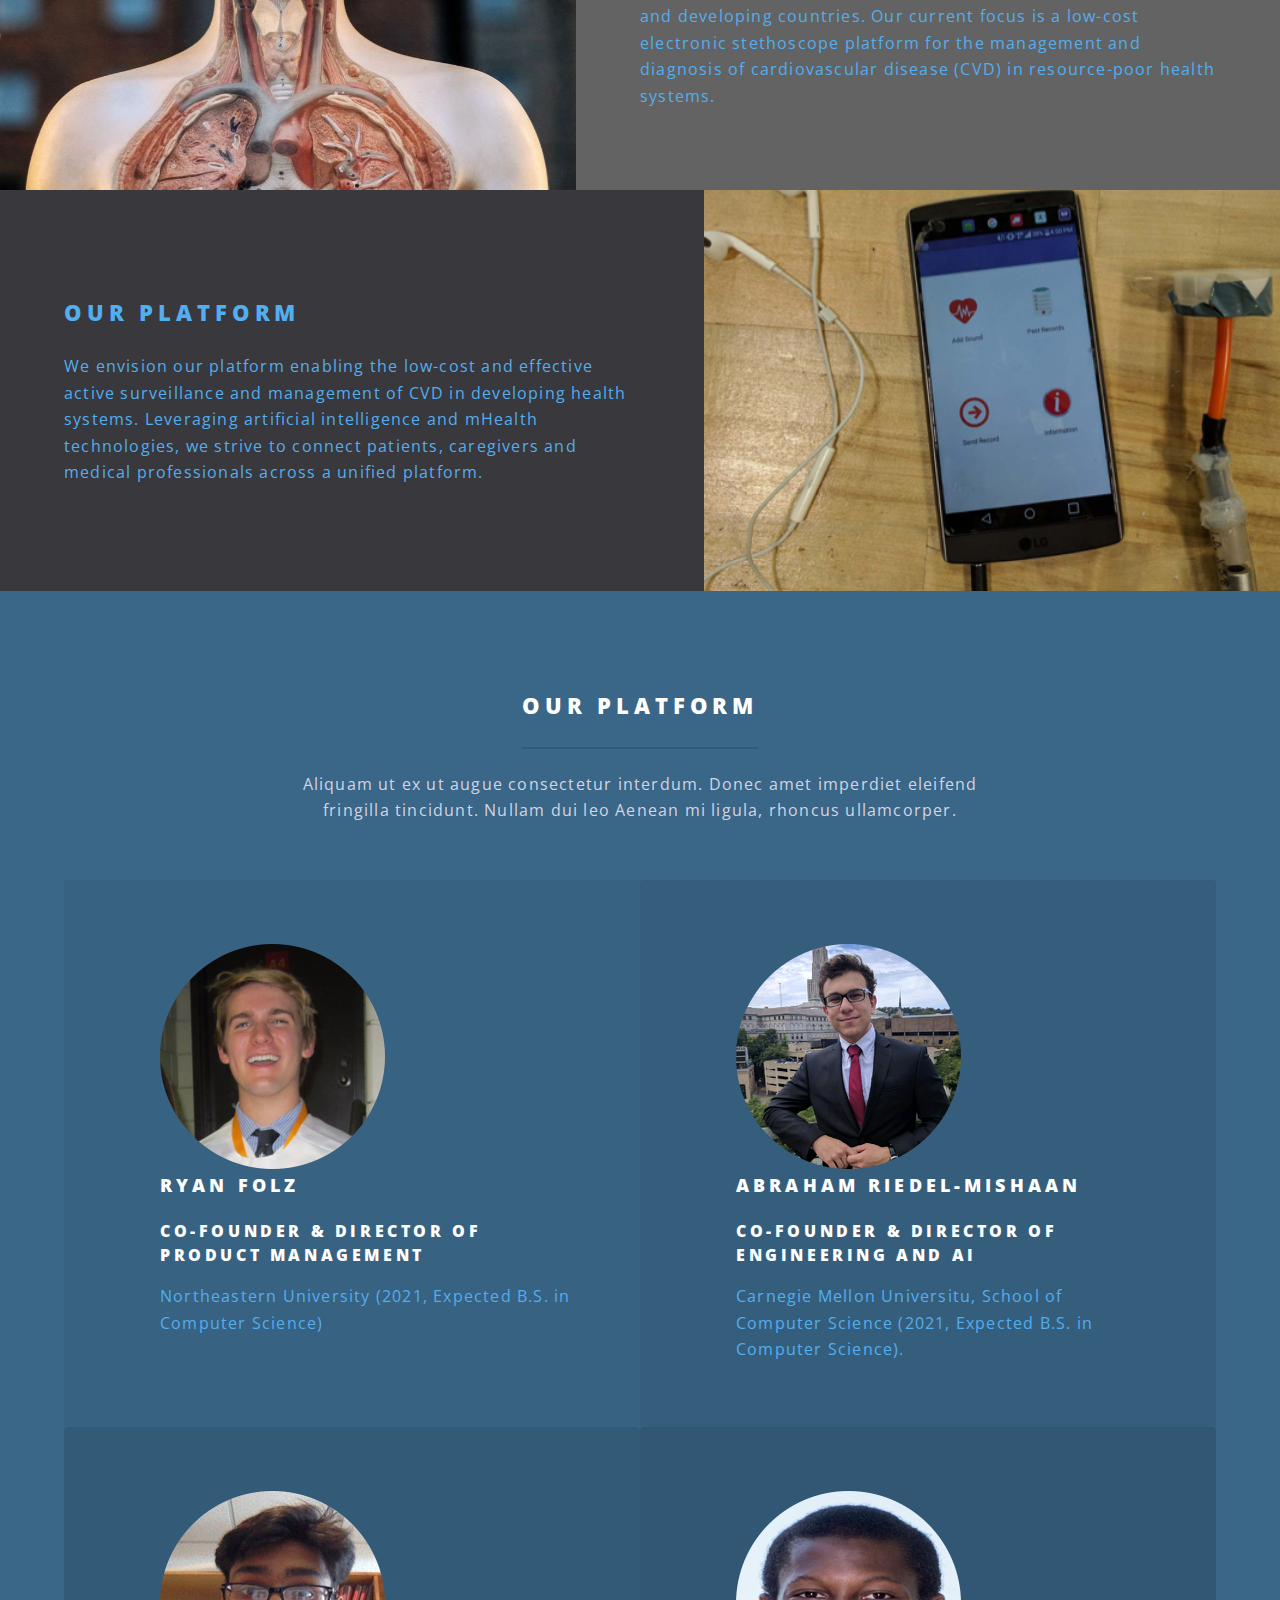
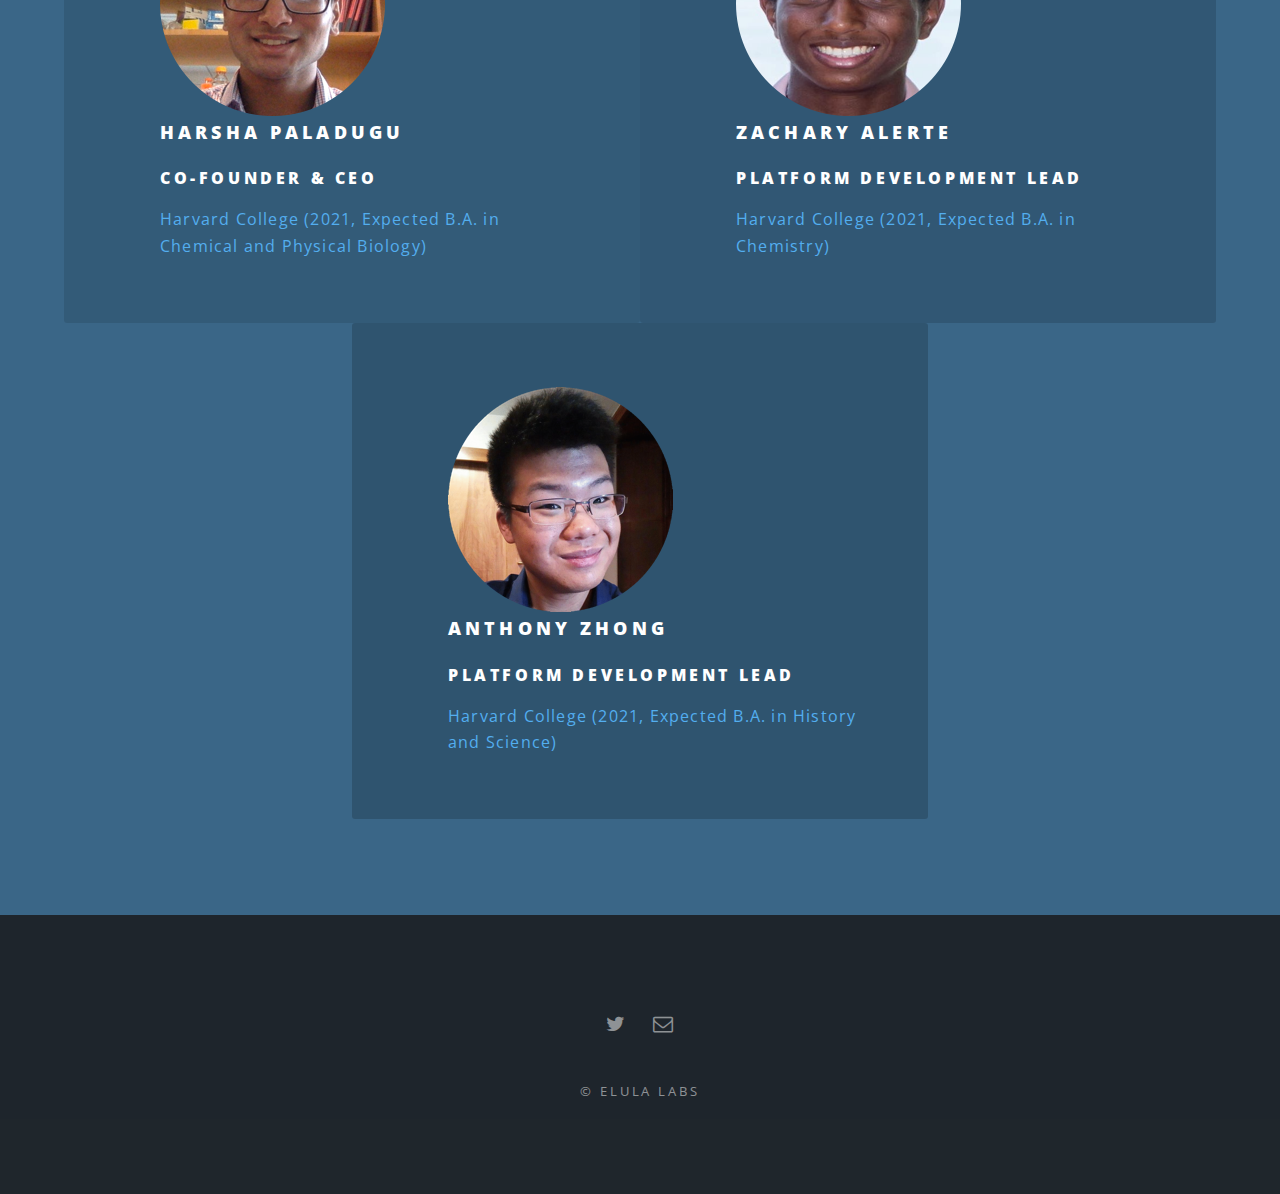
==== commit 24775ae1: "Update index.html" ====
--- a/index.html
+++ b/index.html
@@ -140,7 +140,7 @@
 								<li class="image"><img src="images/Anthony.png">
 									<h3>Anthony Zhong</h3>
 									<h4>Platform Development lead</h4>		
-									<p>arvard College (2021, Expected B.A. in History and Science)</p>
+									<p>Harvard College (2021, Expected B.A. in History and Science)</p>
 							</ul>
 						</div>
 					</section>
